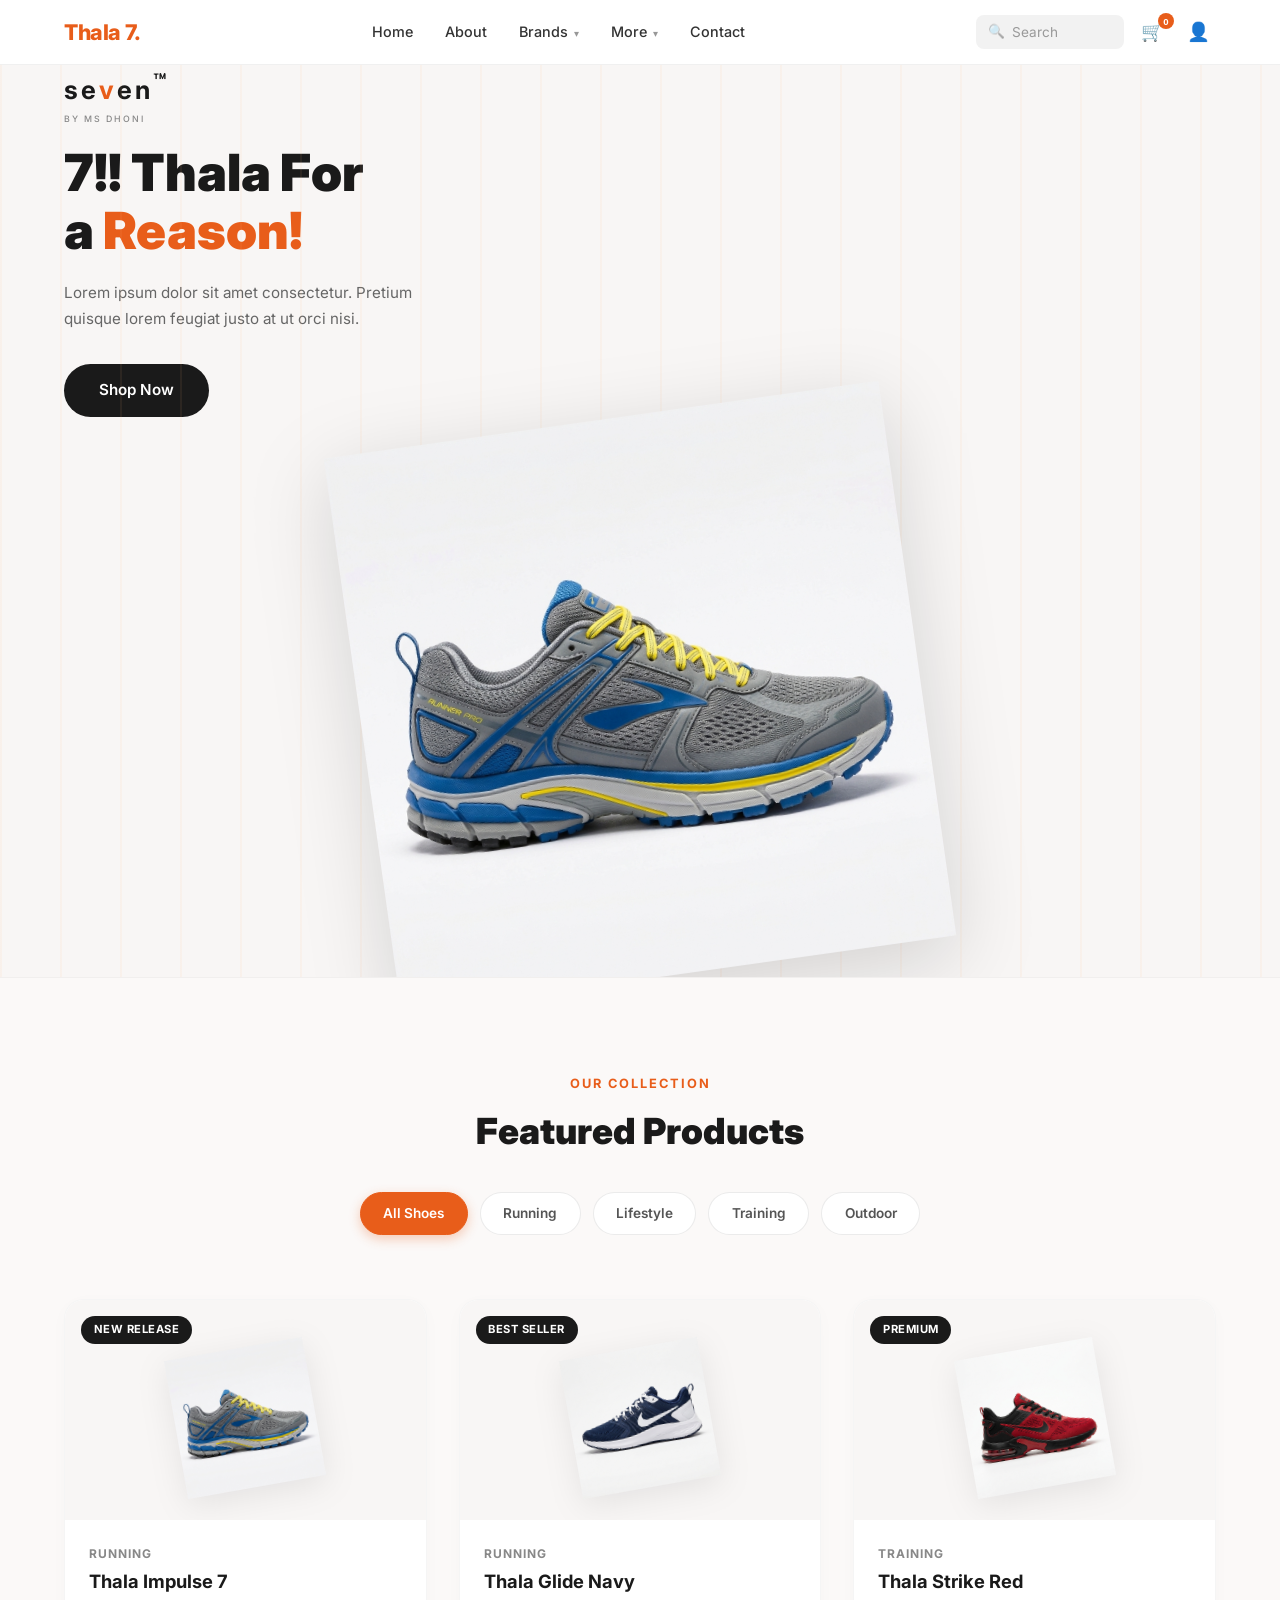
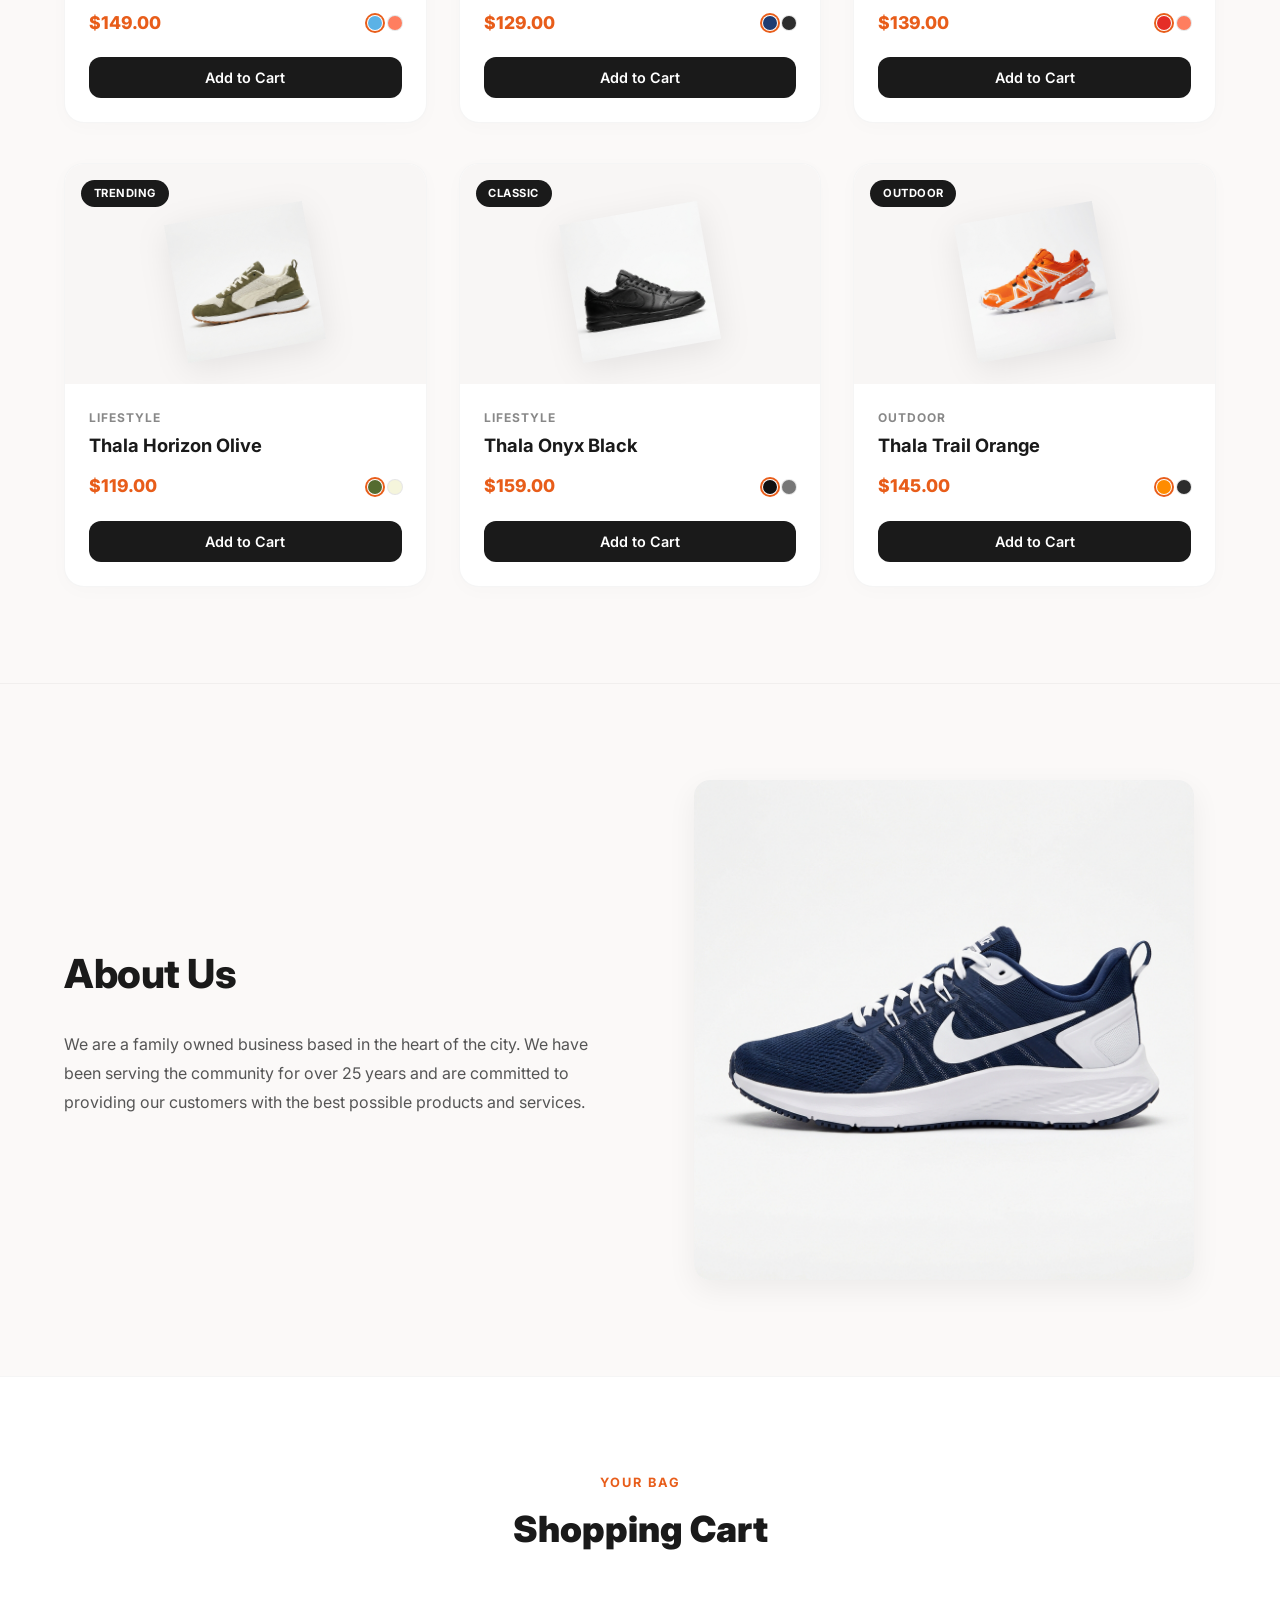
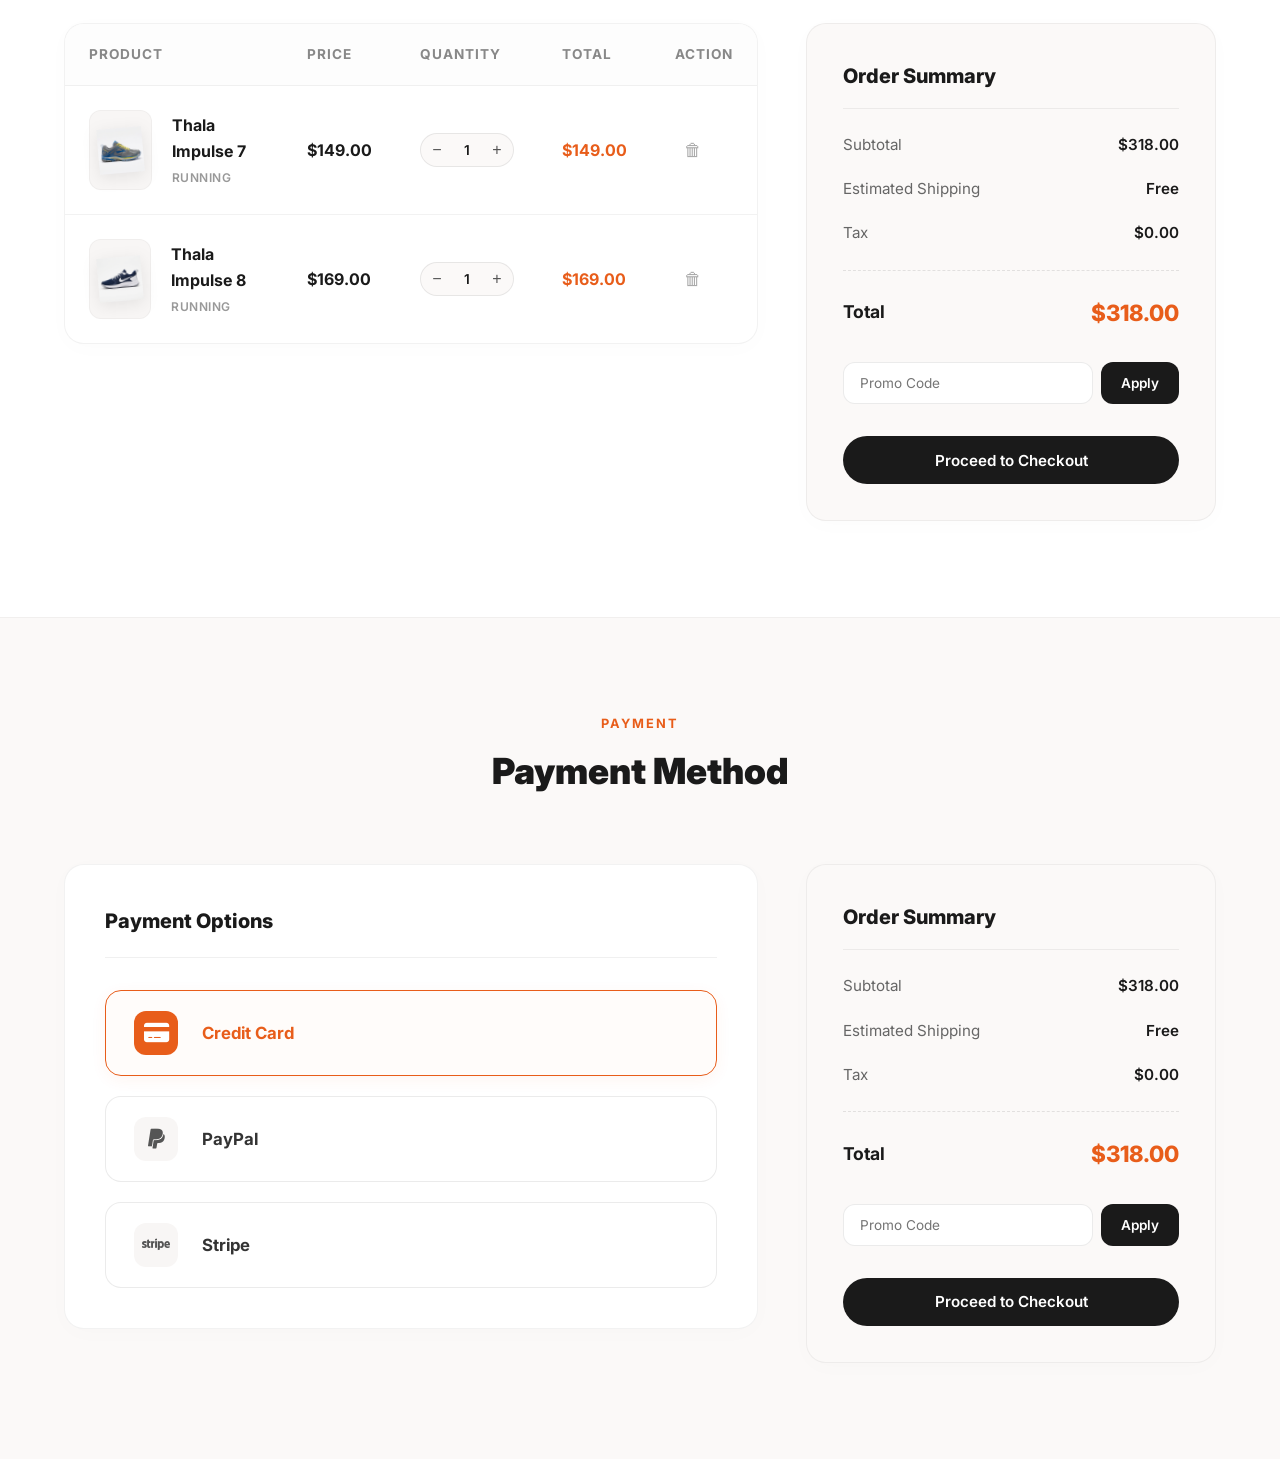
==== index.html @ bf9144db "commit" ====
<!DOCTYPE html>
<html lang="en">

<head>
    <meta charset="UTF-8">
    <meta name="viewport" content="width=device-width, initial-scale=1.0">
    <meta name="description" content="Thala 7. – Premium shoe brand. Thala for a reason.">
    <link rel="stylesheet" href="styles.css">
    <link rel="stylesheet" href="https://cdnjs.cloudflare.com/ajax/libs/font-awesome/6.4.0/css/all.min.css">
    <link rel="preconnect" href="https://fonts.googleapis.com">
    <link rel="preconnect" href="https://fonts.gstatic.com" crossorigin>
    <link href="https://fonts.googleapis.com/css2?family=Inter:wght@400;500;600;700;800;900&display=swap"
        rel="stylesheet">
    <title>Thala 7.</title>
</head>

<body>
    <header class="header">
        <div class="container">
            <nav class="nav">
                <div class="logo">
                    <a href="#">Thala <span class="accent">7</span>.</a>
                </div>

                <ul class="nav-links" id="nav-links">
                    <li><a href="#home">Home</a></li>
                    <li><a href="#About">About</a></li>
                    <li class="has-dropdown">
                        <a href="#brands">Brands <span class="arrow">&#9662;</span></a>
                    </li>
                    <li class="has-dropdown">
                        <a href="#more">More <span class="arrow">&#9662;</span></a>
                    </li>
                    <li><a href="#contact">Contact</a></li>
                </ul>

                <div class="nav-actions">
                    <div class="search-box" id="search-box">
                        <span class="search-icon">&#128269;</span>
                        <input type="text" placeholder="Search" aria-label="Search products">
                    </div>
                    <button class="icon-btn cart-btn" id="cart-btn" aria-label="Cart">
                       <a href="#cart"></a> &#128722; <span class="badge">0</span>
                    </button>
                    <button class="icon-btn profile-btn" id="profile-btn" aria-label="Profile">
                        &#128100;
                    </button>
                </div>
            </nav>
        </div>
    </header>

    <main>
        <section class="Home" id="home">
            <div class="hero-stripe-bg"></div>
            <div class="container hero-grid">
                <div class="hero-content">
                    <p class="brand-label">se<span class="brand-seven">v</span>en<sup>™</sup>
                        <small class="brand-sub">BY MS DHONI</small>
                    </p>
                    <h1>7!! Thala For<br>a <span class="accent">Reason!</span></h1>
                    <p class="hero-desc">Lorem ipsum dolor sit amet consectetur. Pretium quisque lorem feugiat justo at
                        ut orci nisi.</p>
                    <div class="hero-actions">
                        <a href="#shop-section" class="btn btn-primary" id="shop-now-btn">Shop Now</a>
                    </div>
                </div>
                <div class="hero-image">
                    <img src="hero-shoe.png" alt="Seven brand athletic shoe" id="hero-shoe-img">
                </div>
            </div>
        </section>

        <section class="shop-section" id="shop-section">
            <!-- Pure CSS Filter States (Radio Buttons) -->
            <input type="radio" id="filter-all" name="shoe-filter" class="filter-radio" checked>
            <input type="radio" id="filter-running" name="shoe-filter" class="filter-radio">
            <input type="radio" id="filter-lifestyle" name="shoe-filter" class="filter-radio">
            <input type="radio" id="filter-training" name="shoe-filter" class="filter-radio">
            <input type="radio" id="filter-outdoor" name="shoe-filter" class="filter-radio">

            <div class="container">
                <div class="shop-header">
                    <span class="shop-subtitle">OUR COLLECTION</span>
                    <h2 class="shop-title">Featured Products</h2>
                    <div class="filter-bar">
                        <label for="filter-all" class="filter-btn btn-all">All Shoes</label>
                        <label for="filter-running" class="filter-btn btn-running">Running</label>
                        <label for="filter-lifestyle" class="filter-btn btn-lifestyle">Lifestyle</label>
                        <label for="filter-training" class="filter-btn btn-training">Training</label>
                        <label for="filter-outdoor" class="filter-btn btn-outdoor">Outdoor</label>
                    </div>
                </div>

                <div class="products-grid">

                    <div class="product-card running">
                        <div class="product-badge">New Release</div>
                        <div class="product-image-container">
                            <img src="hero-shoe.png" alt="Thala Impulse 7" class="product-img">
                        </div>
                        <div class="product-info">
                            <span class="product-cat">Running</span>
                            <h3 class="product-name">Thala Impulse 7</h3>
                            <div class="product-meta">
                                <span class="product-price">$149.00</span>
                                <div class="color-options">
                                    <span class="color-dot active" style="background-color: #5bb2e6;"
                                        title="Blue/Gray"></span>
                                    <span class="color-dot" style="background-color: #ff7e5f;" title="Orange"></span>
                                </div>
                            </div>
                            <button class="add-to-cart-btn">Add to Cart</button>
                        </div>
                    </div>


                    <div class="product-card running">
                        <div class="product-badge">Best Seller</div>
                        <div class="product-image-container">
                            <img src="shoe-1.png" alt="Thala Glide Navy" class="product-img">
                        </div>
                        <div class="product-info">
                            <span class="product-cat">Running</span>
                            <h3 class="product-name">Thala Glide Navy</h3>
                            <div class="product-meta">
                                <span class="product-price">$129.00</span>
                                <div class="color-options">
                                    <span class="color-dot active" style="background-color: #1e3c72;"
                                        title="Navy"></span>
                                    <span class="color-dot" style="background-color: #2d2d2d;" title="Black"></span>
                                </div>
                            </div>
                            <button class="add-to-cart-btn">Add to Cart</button>
                        </div>
                    </div>

                    <!-- Product 3 (shoe-2) -->
                    <div class="product-card training">
                        <div class="product-badge">Premium</div>
                        <div class="product-image-container">
                            <img src="shoe-2.png" alt="Thala Strike Red" class="product-img">
                        </div>
                        <div class="product-info">
                            <span class="product-cat">Training</span>
                            <h3 class="product-name">Thala Strike Red</h3>
                            <div class="product-meta">
                                <span class="product-price">$139.00</span>
                                <div class="color-options">
                                    <span class="color-dot active" style="background-color: #e52d27;"
                                        title="Red"></span>
                                    <span class="color-dot" style="background-color: #ff7e5f;" title="Orange"></span>
                                </div>
                            </div>
                            <button class="add-to-cart-btn">Add to Cart</button>
                        </div>
                    </div>

                    <!-- Product 4 (shoe-3) -->
                    <div class="product-card lifestyle">
                        <div class="product-badge">Trending</div>
                        <div class="product-image-container">
                            <img src="shoe-3.png" alt="Thala Horizon Olive" class="product-img">
                        </div>
                        <div class="product-info">
                            <span class="product-cat">Lifestyle</span>
                            <h3 class="product-name">Thala Horizon Olive</h3>
                            <div class="product-meta">
                                <span class="product-price">$119.00</span>
                                <div class="color-options">
                                    <span class="color-dot active" style="background-color: #556b2f;"
                                        title="Olive"></span>
                                    <span class="color-dot" style="background-color: #f5f5dc;" title="Beige"></span>
                                </div>
                            </div>
                            <button class="add-to-cart-btn">Add to Cart</button>
                        </div>
                    </div>

                    <!-- Product 5 (shoe-4) -->
                    <div class="product-card lifestyle">
                        <div class="product-badge">Classic</div>
                        <div class="product-image-container">
                            <img src="shoe-4.png" alt="Thala Onyx Black" class="product-img">
                        </div>
                        <div class="product-info">
                            <span class="product-cat">Lifestyle</span>
                            <h3 class="product-name">Thala Onyx Black</h3>
                            <div class="product-meta">
                                <span class="product-price">$159.00</span>
                                <div class="color-options">
                                    <span class="color-dot active" style="background-color: #111111;"
                                        title="Onyx"></span>
                                    <span class="color-dot" style="background-color: #777777;" title="Gray"></span>
                                </div>
                            </div>
                            <button class="add-to-cart-btn">Add to Cart</button>
                        </div>
                    </div>

                    <!-- Product 6 (shoe-5) -->
                    <div class="product-card outdoor">
                        <div class="product-badge">Outdoor</div>
                        <div class="product-image-container">
                            <img src="shoe-5.png" alt="Thala Trail Orange" class="product-img">
                        </div>
                        <div class="product-info">
                            <span class="product-cat">Outdoor</span>
                            <h3 class="product-name">Thala Trail Orange</h3>
                            <div class="product-meta">
                                <span class="product-price">$145.00</span>
                                <div class="color-options">
                                    <span class="color-dot active" style="background-color: #ff8c00;"
                                        title="Orange"></span>
                                    <span class="color-dot" style="background-color: #2d2d2d;" title="Black"></span>
                                </div>
                            </div>
                            <button class="add-to-cart-btn">Add to Cart</button>
                        </div>
                    </div>
                </div>
            </div>
        </section>
        <section class="About">
            <div class="container">
                <div class="about-content">
                    <div class="about-text">
                        <h2>About Us</h2>
                        <p>We are a family owned business based in the heart of the city. We have been serving the
                            community for over 25 years and are committed to providing our customers with the best
                            possible products and services.</p>
                    </div>
                    <div class="about-image">
                        <img src="shoe-1.png" alt="About Us">

                    </div>
                </div>
            </div>
        </section>
        <section id="cart" class="cart-section">
            <div class="container">
                <div class="cart-header">
                    <span class="cart-subtitle">YOUR BAG</span>
                    <h2 class="cart-title">Shopping Cart</h2>
                </div>
                
                <div class="cart-grid">
                    <div class="cart-table-container">
                        <table class="cart-table">
                            <thead>
                                <tr>
                                    <th>Product</th>
                                    <th>Price</th>
                                    <th>Quantity</th>
                                    <th>Total</th>
                                    <th>Action</th>
                                </tr>
                            </thead>
                            <tbody>
                                <tr>
                                    <td>
                                        <div class="cart-product">
                                            <div class="cart-product-img-wrapper">
                                                <img src="hero-shoe.png" alt="Thala Impulse 7" class="cart-product-img">
                                            </div>
                                            <div class="cart-product-details">
                                                <h4 class="cart-product-title">Thala Impulse 7</h4>
                                                <span class="cart-product-cat">Running</span>
                                            </div>
                                        </div>
                                    </td>
                                    <td class="cart-price">$149.00</td>
                                    <td>
                                        <div class="quantity-control">
                                            <button class="qty-btn qty-minus" aria-label="Decrease quantity">&#8722;</button>
                                            <input type="number" class="qty-input" value="1" min="1" aria-label="Quantity">
                                            <button class="qty-btn qty-plus" aria-label="Increase quantity">&#43;</button>
                                        </div>
                                    </td>
                                    <td class="cart-total">$149.00</td>
                                    <td>
                                        <button class="cart-remove-btn" aria-label="Remove item">
                                            &#128465;
                                        </button>
                                    </td>
                                </tr>
                                <tr>
                                    <td>
                                        <div class="cart-product">
                                            <div class="cart-product-img-wrapper">
                                                <img src="shoe-1.png" alt="Thala Impulse 8" class="cart-product-img">
                                            </div>
                                            <div class="cart-product-details">
                                                <h4 class="cart-product-title">Thala Impulse 8</h4>
                                                <span class="cart-product-cat">Running</span>
                                            </div>
                                        </div>
                                    </td>
                                    <td class="cart-price">$169.00</td>
                                    <td>
                                        <div class="quantity-control">
                                            <button class="qty-btn qty-minus" aria-label="Decrease quantity">&#8722;</button>
                                            <input type="number" class="qty-input" value="1" min="1" aria-label="Quantity">
                                            <button class="qty-btn qty-plus" aria-label="Increase quantity">&#43;</button>
                                        </div>
                                    </td>
                                    <td class="cart-total">$169.00</td>
                                    <td>
                                        <button class="cart-remove-btn" aria-label="Remove item">
                                            &#128465;
                                        </button>
                                    </td>
                                </tr>
                            </tbody>
                        </table>
                    </div>
                    
                    <div class="cart-summary">
                        <h3 class="summary-title">Order Summary</h3>
                        <div class="summary-row">
                            <span>Subtotal</span>
                            <span class="summary-subtotal">$318.00</span>
                        </div>
                        <div class="summary-row">
                            <span>Estimated Shipping</span>
                            <span>Free</span>
                        </div>
                        <div class="summary-row">
                            <span>Tax</span>
                            <span>$0.00</span>
                        </div>
                        <div class="summary-row total-row">
                            <span>Total</span>
                            <span class="summary-total">$318.00</span>
                        </div>
                        
                        <div class="coupon-section">
                            <input type="text" placeholder="Promo Code" class="coupon-input">
                            <button class="coupon-btn">Apply</button>
                        </div>
                        
                        <button class="btn btn-primary checkout-btn">Proceed to Checkout</button>
                    </div>
                </div>
            </div>
        </section>
        <section id="payment" class="payment-section">
            <div class="container">
                <div class="payment-header">
                    <span class="payment-subtitle">PAYMENT</span>
                    <h2 class="payment-title">Payment Method</h2>
                </div>
                
                <div class="payment-grid">
                    <div class="payment-methods">
                        <div class="payment-method">
                            <div class="payment-method-header">
                                <span class="payment-method-title">Payment Options</span>
                            </div>  
                            <div class="payment-method-body">
                                <div class="payment-method-item">
                                    <input type="radio" name="payment-method" id="credit-card" class="payment-method-radio" checked>
                                    <label for="credit-card" class="payment-method-label">
                                        <span class="payment-method-icon">
                                            <i class="fas fa-credit-card"></i>
                                        </span>
                                        <span class="payment-method-name">Credit Card</span>
                                    </label>
                                </div>
                                <div class="payment-method-item">
                                    <input type="radio" name="payment-method" id="paypal" class="payment-method-radio">
                                    <label for="paypal" class="payment-method-label">
                                        <span class="payment-method-icon">
                                            <i class="fab fa-paypal"></i>
                                        </span>
                                        <span class="payment-method-name">PayPal</span>
                                    </label>
                                </div>
                                <div class="payment-method-item">
                                    <input type="radio" name="payment-method" id="stripe" class="payment-method-radio">
                                    <label for="stripe" class="payment-method-label">
                                        <span class="payment-method-icon">
                                            <i class="fab fa-stripe"></i>
                                        </span>
                                        <span class="payment-method-name">Stripe</span>
                                    </label>
                                </div>
                            </div>                          
                        </div>
                    </div>
                    
                    <div class="cart-summary">
                        <h3 class="summary-title">Order Summary</h3>
                        <div class="summary-row">
                            <span>Subtotal</span>
                            <span class="summary-subtotal">$318.00</span>
                        </div>
                        <div class="summary-row">
                            <span>Estimated Shipping</span>
                            <span>Free</span>
                        </div>
                        <div class="summary-row">
                            <span>Tax</span>
                            <span>$0.00</span>
                        </div>
                        <div class="summary-row total-row">
                            <span>Total</span>
                            <span class="summary-total">$318.00</span>
                        </div>
                        
                        <div class="coupon-section">
                            <input type="text" placeholder="Promo Code" class="coupon-input">
                            <button class="coupon-btn">Apply</button>
                        </div>
                        
                        <button class="btn btn-primary checkout-btn">Proceed to Checkout</button>
                    </div>
                </div>
            </div>
        </section>
        
    </main>
</body>

</html>
---- styles.css ----
/* ============================= */
/*  RESET & BASE                 */
/* ============================= */
*,
*::before,
*::after {
    margin: 0;
    padding: 0;
    box-sizing: border-box;
}

html {
    scroll-behavior: smooth;
}

body {
    font-family: 'Inter', Arial, Helvetica, sans-serif;
    font-size: 16px;
    color: #1a1a1a;
    background: #fff;
    line-height: 1.6;
    -webkit-font-smoothing: antialiased;
}

a {
    text-decoration: none;
    color: inherit;
}

ul {
    list-style: none;
}

img {
    max-width: 100%;
    display: block;
}


.container {
    width: 100%;
    max-width: 1200px;
    margin: 0 auto;
    padding: 0 1.5rem;
}


.accent {
    color: #e85d1a;
}



.header {
    position: fixed;
    top: 0;
    left: 0;
    width: 100%;
    z-index: 1000;
    background: rgba(255, 255, 255, 0.92);
    backdrop-filter: blur(12px);
    -webkit-backdrop-filter: blur(12px);
    border-bottom: 1px solid rgba(0, 0, 0, 0.06);
    transition: box-shadow 0.3s ease;
}

.header:hover {
    box-shadow: 0 2px 20px rgba(0, 0, 0, 0.06);
}


.nav {
    display: flex;
    align-items: center;
    justify-content: space-between;
    height: 64px;
    gap: 2rem;
}


.logo a {
    font-size: 1.35rem;
    font-weight: 800;
    letter-spacing: -0.5px;
    color: #e85d1a;
    transition: opacity 0.2s;
}

.logo a:hover {
    opacity: 0.8;
}

.logo .accent {
    color: #e85d1a;
}

.nav-links {
    display: flex;
    align-items: center;
    gap: 2rem;
}

.nav-links li a {
    font-size: 0.9rem;
    font-weight: 500;
    color: #333;
    padding: 0.4rem 0;
    position: relative;
    transition: color 0.2s;
}

.nav-links li a::after {
    content: '';
    position: absolute;
    bottom: -2px;
    left: 0;
    width: 0;
    height: 2px;
    background: #e85d1a;
    transition: width 0.3s ease;
}

.nav-links li a:hover {
    color: #e85d1a;
}

.nav-links li a:hover::after {
    width: 100%;
}

.arrow {
    font-size: 0.65rem;
    margin-left: 2px;
    opacity: 0.5;
}


.nav-actions {
    display: flex;
    align-items: center;
    gap: 0.75rem;
}

.search-box {
    display: flex;
    align-items: center;
    background: #f2f2f2;
    border-radius: 8px;
    padding: 0.4rem 0.75rem;
    gap: 0.4rem;
    transition: background 0.2s, box-shadow 0.2s;
}

.search-box:focus-within {
    background: #fff;
    box-shadow: 0 0 0 2px #e85d1a40;
}

.search-icon {
    font-size: 0.85rem;
    opacity: 0.5;
}

.search-box input {
    border: none;
    outline: none;
    background: transparent;
    font-family: inherit;
    font-size: 0.85rem;
    width: 100px;
    color: #333;
}

.search-box input::placeholder {
    color: #999;
}

.icon-btn {
    background: none;
    border: none;
    font-size: 1.15rem;
    cursor: pointer;
    padding: 0.35rem;
    border-radius: 50%;
    transition: background 0.2s;
    position: relative;
    color: #333;
}

.icon-btn:hover {
    background: #f2f2f2;
}

.badge {
    position: absolute;
    top: -2px;
    right: -4px;
    background: #e85d1a;
    color: #fff;
    font-size: 0.6rem;
    font-weight: 700;
    width: 16px;
    height: 16px;
    border-radius: 50%;
    display: flex;
    align-items: center;
    justify-content: center;
}


.Home {
    margin-top: 64px;
    position: relative;
    min-height: calc(100vh - 64px);
    overflow: hidden;
    background: #f8f6f5;
    display: flex;
    align-items: center;
}


.hero-stripe-bg {
    position: absolute;
    inset: 0;
    background: repeating-linear-gradient(90deg,
            rgba(255, 180, 120, 0.08) 0px,
            rgba(255, 180, 120, 0.08) 2px,
            transparent 2px,
            transparent 60px);
    pointer-events: none;
    z-index: 0;
}

/ .hero-grid {
    display: grid;
    grid-template-columns: 1fr 1fr;
    align-items: center;
    gap: 2rem;
    position: relative;
    z-index: 1;
    padding: 4rem 1.5rem;
}


.hero-content {
    max-width: 520px;
}

.brand-label {
    font-size: 1.6rem;
    font-weight: 700;
    letter-spacing: 3px;
    color: #1a1a1a;
    margin-bottom: 1rem;
    text-transform: lowercase;
}

.brand-seven {
    color: #e85d1a;
}

.brand-sub {
    display: block;
    font-size: 0.55rem;
    font-weight: 500;
    letter-spacing: 2px;
    text-transform: uppercase;
    color: #888;
    margin-top: 2px;
}

.hero-content h1 {
    font-size: 3.2rem;
    font-weight: 900;
    line-height: 1.15;
    color: #1a1a1a;
    margin-bottom: 1.25rem;
}

.hero-desc {
    font-size: 0.95rem;
    color: #666;
    line-height: 1.7;
    max-width: 380px;
    margin-bottom: 2rem;
}


.hero-actions {
    display: flex;
    align-items: center;
    gap: 1rem;
}

.btn {
    display: inline-flex;
    align-items: center;
    justify-content: center;
    padding: 0.9rem 2.2rem;
    font-family: inherit;
    font-size: 0.95rem;
    font-weight: 600;
    border: none;
    border-radius: 50px;
    cursor: pointer;
    text-decoration: none;
    transition: transform 0.2s, box-shadow 0.25s;
}

.btn-primary {
    background: #1a1a1a;
    color: #fff;
}

.btn-primary:hover {
    transform: translateY(-2px);
    box-shadow: 0 8px 24px rgba(0, 0, 0, 0.25);
}

.btn-primary:active {
    transform: translateY(0);
}


.hero-image {
    display: flex;
    align-items: center;
    justify-content: center;
    position: relative;
}

.hero-image img {
    width: 100%;
    max-width: 560px;
    transform: rotate(-8deg);
    filter: drop-shadow(0 20px 40px rgba(0, 0, 0, 0.15));
    transition: transform 0.4s ease;
}

.hero-image img:hover {
    transform: rotate(-4deg) scale(1.03);
}


@media (max-width: 900px) {
    .hero-grid {
        grid-template-columns: 1fr;
        text-align: center;
        padding: 3rem 1.5rem;
    }

    .hero-content {
        max-width: 100%;
        margin: 0 auto;
    }

    .hero-content h1 {
        font-size: 2.4rem;
    }

    .hero-desc {
        margin: 0 auto 2rem;
    }

    .hero-actions {
        justify-content: center;
    }

    .hero-image {
        order: -1;
    }

    .hero-image img {
        max-width: 380px;
    }

    .nav-links {
        display: none;
    }

    .search-box input {
        width: 70px;
    }
}

@media (max-width: 480px) {
    .hero-content h1 {
        font-size: 1.8rem;
    }

    .hero-image img {
        max-width: 280px;
    }

    .nav-actions {
        gap: 0.4rem;
    }
}


.shop-section {
    padding: 6rem 0;
    background: #fbf9f8;
    border-top: 1px solid rgba(0, 0, 0, 0.04);
}


.filter-radio {
    display: none;
}

.shop-header {
    text-align: center;
    margin-bottom: 4rem;
}

.shop-subtitle {
    font-size: 0.8rem;
    font-weight: 700;
    letter-spacing: 2px;
    color: #e85d1a;
    display: block;
    margin-bottom: 0.5rem;
}

.shop-title {
    font-size: 2.25rem;
    font-weight: 900;
    color: #1a1a1a;
    margin-bottom: 2rem;
}


.filter-bar {
    display: flex;
    justify-content: center;
    flex-wrap: wrap;
    gap: 0.75rem;
}

.filter-btn {
    background: #fff;
    border: 1px solid rgba(0, 0, 0, 0.08);
    color: #555;
    padding: 0.6rem 1.4rem;
    font-size: 0.85rem;
    font-weight: 600;
    border-radius: 30px;
    cursor: pointer;
    transition: all 0.25s cubic-bezier(0.4, 0, 0.2, 1);
    user-select: none;
}

.filter-btn:hover {
    border-color: #e85d1a;
    color: #e85d1a;
}


#filter-all:checked~.container .shop-header .filter-bar .btn-all,
#filter-running:checked~.container .shop-header .filter-bar .btn-running,
#filter-lifestyle:checked~.container .shop-header .filter-bar .btn-lifestyle,
#filter-training:checked~.container .shop-header .filter-bar .btn-training,
#filter-outdoor:checked~.container .shop-header .filter-bar .btn-outdoor {
    background: #e85d1a;
    border-color: #e85d1a;
    color: #fff;
    box-shadow: 0 4px 12px rgba(232, 93, 26, 0.3);
}


#filter-running:checked~.container .products-grid .product-card:not(.running),
#filter-lifestyle:checked~.container .products-grid .product-card:not(.lifestyle),
#filter-training:checked~.container .products-grid .product-card:not(.training),
#filter-outdoor:checked~.container .products-grid .product-card:not(.outdoor) {
    display: none;
}


.products-grid {
    display: grid;
    grid-template-columns: repeat(3, 1fr);
    gap: 2.5rem 2rem;
}


.product-card {
    background: #fff;
    border-radius: 20px;
    overflow: hidden;
    display: flex;
    flex-direction: column;
    position: relative;
    border: 1px solid rgba(0, 0, 0, 0.04);
    box-shadow: 0 4px 20px rgba(0, 0, 0, 0.02);
    transition: transform 0.4s cubic-bezier(0.4, 0, 0.2, 1), box-shadow 0.4s cubic-bezier(0.4, 0, 0.2, 1);
}

.product-card:hover {
    transform: translateY(-8px);
    box-shadow: 0 16px 36px rgba(0, 0, 0, 0.08);
}

.product-badge {
    position: absolute;
    top: 1rem;
    left: 1rem;
    background: #1a1a1a;
    color: #fff;
    font-size: 0.7rem;
    font-weight: 700;
    padding: 0.3rem 0.8rem;
    border-radius: 30px;
    text-transform: uppercase;
    letter-spacing: 0.5px;
    z-index: 2;
}


.product-image-container {
    background: #f8f6f5;
    padding: 3rem 2rem 2rem;
    display: flex;
    justify-content: center;
    align-items: center;
    position: relative;
    overflow: hidden;
    min-height: 220px;
}

.product-img {
    max-height: 140px;
    object-fit: contain;
    transform: rotate(-10deg);
    transition: transform 0.4s cubic-bezier(0.4, 0, 0.2, 1);
    filter: drop-shadow(0 8px 16px rgba(0, 0, 0, 0.08));
}

.product-card:hover .product-img {
    transform: rotate(-5deg) scale(1.1);
}

.product-info {
    padding: 1.5rem;
    display: flex;
    flex-direction: column;
    flex-grow: 1;
}

.product-cat {
    font-size: 0.75rem;
    text-transform: uppercase;
    font-weight: 700;
    color: #888;
    letter-spacing: 1px;
    margin-bottom: 0.25rem;
}

.product-name {
    font-size: 1.15rem;
    font-weight: 700;
    color: #1a1a1a;
    margin-bottom: 0.75rem;
}

.product-meta {
    display: flex;
    justify-content: space-between;
    align-items: center;
    margin-bottom: 1.25rem;
}

.product-price {
    font-size: 1.1rem;
    font-weight: 800;
    color: #e85d1a;
}


.color-options {
    display: flex;
    gap: 0.35rem;
}

.color-dot {
    width: 14px;
    height: 14px;
    border-radius: 50%;
    border: 2px solid transparent;
    cursor: pointer;
    box-shadow: 0 0 0 1px rgba(0, 0, 0, 0.1);
    transition: all 0.2s;
}

.color-dot:hover {
    transform: scale(1.15);
}

.color-dot.active {
    box-shadow: 0 0 0 1px #fff, 0 0 0 3px #e85d1a;
}


.add-to-cart-btn {
    background: #1a1a1a;
    color: #fff;
    border: none;
    border-radius: 12px;
    padding: 0.75rem;
    font-family: inherit;
    font-size: 0.9rem;
    font-weight: 600;
    cursor: pointer;
    transition: all 0.2s;
    width: 100%;
}

.add-to-cart-btn:hover {
    background: #e85d1a;
    box-shadow: 0 4px 12px rgba(232, 93, 26, 0.25);
}

.add-to-cart-btn:active {
    transform: scale(0.95);
}


@media (max-width: 992px) {
    .products-grid {
        grid-template-columns: repeat(2, 1fr);
        gap: 1.5rem;
    }
}

@media (max-width: 600px) {
    .products-grid {
        grid-template-columns: 1fr;
    }

    .shop-title {
        font-size: 1.8rem;
    }
}

.About {
    padding: 6rem 0;
    background: #fbf9f8;
    border-top: 1px solid rgba(0, 0, 0, 0.04);
}

.about-content {
    display: flex;
    justify-content: space-between;
    align-items: center;
    gap: 4rem;
    flex-wrap: wrap;
}

.about-text {
    flex: 1;
    min-width: 300px;
}

.about-text h2 {
    font-size: 2.5rem;
    font-weight: 800;
    color: #1a1a1a;
    margin-bottom: 1.5rem;
    letter-spacing: -0.5px;
}

.about-text p {
    font-size: 1rem;
    color: #555;
    line-height: 1.8;
    font-weight: 400;
}

.about-image {
    flex: 1;
    min-width: 300px;
    display: flex;
    justify-content: center;
}

.about-image img {
    width: 100%;
    max-width: 500px;
    border-radius: 16px;
    box-shadow: 0 10px 30px rgba(0, 0, 0, 0.06);
    transition: transform 0.4s cubic-bezier(0.4, 0, 0.2, 1), box-shadow 0.4s cubic-bezier(0.4, 0, 0.2, 1);
}

.about-image img:hover {
    transform: translateY(-8px);
    box-shadow: 0 20px 40px rgba(0, 0, 0, 0.12);
}

@media (max-width: 900px) {
    .about-content {
        flex-direction: column;
        text-align: center;
        gap: 3rem;
    }

    .about-text {
        width: 100%;
    }

    .about-text h2 {
        font-size: 2rem;
        margin-bottom: 1rem;
    }

    .about-image {
        width: 100%;
    }

    .about-image img {
        max-width: 420px;
    }
}

/*CART DESIGN */
.cart-section {
    padding: 6rem 0;
    background: #fff;
    border-top: 1px solid rgba(0, 0, 0, 0.04);
}

.cart-header {
    text-align: center;
    margin-bottom: 4rem;
}

.cart-subtitle {
    font-size: 0.8rem;
    font-weight: 700;
    letter-spacing: 2px;
    color: #e85d1a;
    display: block;
    margin-bottom: 0.5rem;
}

.cart-title {
    font-size: 2.25rem;
    font-weight: 900;
    color: #1a1a1a;
}

.cart-grid {
    display: grid;
    grid-template-columns: 1.8fr 1fr;
    gap: 3rem;
    align-items: start;
}

.cart-table-container {
    background: #fff;
    border-radius: 20px;
    border: 1px solid rgba(0, 0, 0, 0.05);
    box-shadow: 0 4px 24px rgba(0, 0, 0, 0.015);
    overflow-x: auto;
    /* scrollable horizontally on narrow viewports */
}

.cart-table {
    width: 100%;
    border-collapse: collapse;
    text-align: left;
    min-width: 600px;
    /* ensures layout integrity inside scroll wrapper */
}

.cart-table th {
    background: #fdfdfd;
    padding: 1.25rem 1.5rem;
    font-size: 0.85rem;
    font-weight: 700;
    text-transform: uppercase;
    color: #888;
    letter-spacing: 1px;
    border-bottom: 1px solid rgba(0, 0, 0, 0.05);
}

.cart-table td {
    padding: 1.5rem;
    border-bottom: 1px solid rgba(0, 0, 0, 0.05);
    vertical-align: middle;
}

.cart-table tr:last-child td {
    border-bottom: none;
}

/* Product column design */
.cart-product {
    display: flex;
    align-items: center;
    gap: 1.25rem;
}

.cart-product-img-wrapper {
    width: 80px;
    height: 80px;
    background: #f8f6f5;
    border-radius: 12px;
    display: flex;
    align-items: center;
    justify-content: center;
    padding: 0.5rem;
    border: 1px solid rgba(0, 0, 0, 0.03);
    transition: transform 0.3s cubic-bezier(0.4, 0, 0.2, 1);
}

.cart-product-img {
    max-height: 100%;
    max-width: 100%;
    object-fit: contain;
    transform: rotate(-5deg);
    filter: drop-shadow(0 4px 8px rgba(0, 0, 0, 0.08));
    transition: transform 0.3s cubic-bezier(0.4, 0, 0.2, 1);
}

/* Micro-interaction on table row hover */
.cart-table tr:hover .cart-product-img-wrapper {
    transform: translateY(-2px);
    background: #f2efed;
}

.cart-table tr:hover .cart-product-img {
    transform: rotate(-2deg) scale(1.08);
}

.cart-product-details {
    display: flex;
    flex-direction: column;
    gap: 0.25rem;
}

.cart-product-title {
    font-size: 1rem;
    font-weight: 700;
    color: #1a1a1a;
    transition: color 0.2s;
}

.cart-product-title:hover {
    color: #e85d1a;
}

.cart-product-cat {
    font-size: 0.75rem;
    font-weight: 600;
    color: #999;
    text-transform: uppercase;
    letter-spacing: 0.5px;
}

/* Price & Total styles */
.cart-price,
.cart-total {
    font-size: 1rem;
    font-weight: 700;
    color: #1a1a1a;
}

.cart-total {
    color: #e85d1a;
}

/* Quantity controller styling */
.quantity-control {
    display: flex;
    align-items: center;
    border: 1px solid rgba(0, 0, 0, 0.08);
    border-radius: 30px;
    width: fit-content;
    padding: 2px;
    background: #fbf9f8;
    transition: border-color 0.2s;
}

.quantity-control:focus-within {
    border-color: #e85d1a;
}

.qty-btn {
    background: none;
    border: none;
    width: 28px;
    height: 28px;
    display: flex;
    align-items: center;
    justify-content: center;
    cursor: pointer;
    font-size: 1rem;
    color: #555;
    border-radius: 50%;
    transition: all 0.2s;
}

.qty-btn:hover {
    background: #fff;
    color: #e85d1a;
    box-shadow: 0 2px 6px rgba(0, 0, 0, 0.05);
}

.qty-input {
    width: 32px;
    text-align: center;
    border: none;
    background: transparent;
    font-family: inherit;
    font-size: 0.85rem;
    font-weight: 600;
    color: #1a1a1a;
    outline: none;
    -moz-appearance: textfield;
}

.qty-input::-webkit-outer-spin-button,
.qty-input::-webkit-inner-spin-button {
    -webkit-appearance: none;
    margin: 0;
}

/* Delete / Remove action button */
.cart-remove-btn {
    background: none;
    border: none;
    cursor: pointer;
    font-size: 1.1rem;
    color: #aaa;
    width: 36px;
    height: 36px;
    border-radius: 50%;
    display: flex;
    align-items: center;
    justify-content: center;
    transition: all 0.2s;
}

.cart-remove-btn:hover {
    color: #e52d27;
    background: rgba(229, 45, 39, 0.06);
}

/* Summary Panel on the right side */
.cart-summary {
    background: #fbf9f8;
    border-radius: 20px;
    border: 1px solid rgba(0, 0, 0, 0.05);
    padding: 2.25rem;
    box-shadow: 0 4px 24px rgba(0, 0, 0, 0.015);
}

.summary-title {
    font-size: 1.25rem;
    font-weight: 800;
    color: #1a1a1a;
    margin-bottom: 1.5rem;
    border-bottom: 1px solid rgba(0, 0, 0, 0.06);
    padding-bottom: 1rem;
}

.summary-row {
    display: flex;
    justify-content: space-between;
    align-items: center;
    margin-bottom: 1.25rem;
    font-size: 0.95rem;
    color: #666;
}

.summary-row span:last-child {
    font-weight: 600;
    color: #1a1a1a;
}

.summary-row.total-row {
    margin-top: 1.5rem;
    border-top: 1px dashed rgba(0, 0, 0, 0.1);
    padding-top: 1.5rem;
    margin-bottom: 2rem;
}

.summary-row.total-row span:first-child {
    font-size: 1.1rem;
    font-weight: 700;
    color: #1a1a1a;
}

.summary-row.total-row .summary-total {
    font-size: 1.4rem;
    font-weight: 800;
    color: #e85d1a;
}

/* Coupon Section */
.coupon-section {
    display: flex;
    gap: 0.5rem;
    margin-bottom: 1.5rem;
}

.coupon-input {
    flex-grow: 1;
    border: 1px solid rgba(0, 0, 0, 0.08);
    border-radius: 12px;
    padding: 0.75rem 1rem;
    font-family: inherit;
    font-size: 0.85rem;
    background: #fff;
    outline: none;
    transition: border-color 0.2s, box-shadow 0.2s;
}

.coupon-input:focus {
    border-color: #e85d1a;
    box-shadow: 0 0 0 3px rgba(232, 93, 26, 0.12);
}

.coupon-btn {
    background: #1a1a1a;
    color: #fff;
    border: none;
    border-radius: 12px;
    padding: 0.75rem 1.25rem;
    font-family: inherit;
    font-size: 0.85rem;
    font-weight: 600;
    cursor: pointer;
    transition: all 0.2s;
}

.coupon-btn:hover {
    background: #e85d1a;
    box-shadow: 0 4px 12px rgba(232, 93, 26, 0.25);
}

.checkout-btn {
    width: 100%;
    margin-top: 0.5rem;
}

/* Responsive Cart styling */
@media (max-width: 900px) {
    .cart-grid {
        grid-template-columns: 1fr;
        gap: 2rem;
    }
}

/* ============================= */
/*  PAYMENT SECTION              */
/* ============================= */
.payment-section {
    padding: 6rem 0;
    background: #fbf9f8; /* alternate background shade */
    border-top: 1px solid rgba(0, 0, 0, 0.04);
}

.payment-header {
    text-align: center;
    margin-bottom: 4rem;
}

.payment-subtitle {
    font-size: 0.8rem;
    font-weight: 700;
    letter-spacing: 2px;
    color: #e85d1a;
    display: block;
    margin-bottom: 0.5rem;
    text-transform: uppercase;
}

.payment-title {
    font-size: 2.25rem;
    font-weight: 900;
    color: #1a1a1a;
}

.payment-grid {
    display: grid;
    grid-template-columns: 1.8fr 1fr;
    gap: 3rem;
    align-items: start;
}

.payment-methods {
    background: #fff;
    border-radius: 20px;
    border: 1px solid rgba(0, 0, 0, 0.05);
    padding: 2.5rem;
    box-shadow: 0 4px 24px rgba(0, 0, 0, 0.015);
}

.payment-method-header {
    margin-bottom: 2rem;
    border-bottom: 1px solid rgba(0, 0, 0, 0.06);
    padding-bottom: 1.25rem;
}

.payment-method-title {
    font-size: 1.25rem;
    font-weight: 800;
    color: #1a1a1a;
}

.payment-method-body {
    display: flex;
    flex-direction: column;
    gap: 1.25rem;
}

.payment-method-item {
    position: relative;
}

/* Hide native radio, keep keyboard accessible */
.payment-method-radio {
    position: absolute;
    opacity: 0;
    width: 0;
    height: 0;
}

/* Premium Card selection style */
.payment-method-label {
    display: flex;
    align-items: center;
    gap: 1.5rem;
    padding: 1.25rem 1.75rem;
    background: #fff;
    border: 1px solid rgba(0, 0, 0, 0.08);
    border-radius: 16px;
    cursor: pointer;
    transition: all 0.25s cubic-bezier(0.4, 0, 0.2, 1);
    user-select: none;
}

.payment-method-label:hover {
    border-color: rgba(232, 93, 26, 0.4);
    background: #fdfdfd;
}

.payment-method-icon {
    font-size: 1.4rem;
    color: #555;
    display: flex;
    align-items: center;
    justify-content: center;
    width: 44px;
    height: 44px;
    background: #f8f6f5;
    border-radius: 12px;
    transition: all 0.25s cubic-bezier(0.4, 0, 0.2, 1);
}

.payment-method-name {
    font-size: 1.05rem;
    font-weight: 700;
    color: #333;
    transition: all 0.25s ease;
}

/* Radio button active / checked styling card states */
.payment-method-radio:checked + .payment-method-label {
    border-color: #e85d1a;
    background: rgba(232, 93, 26, 0.02);
    box-shadow: 0 4px 16px rgba(232, 93, 26, 0.06);
}

.payment-method-radio:checked + .payment-method-label .payment-method-icon {
    background: #e85d1a;
    color: #fff;
}

.payment-method-radio:checked + .payment-method-label .payment-method-name {
    color: #e85d1a;
}

/* Focus indicator for keyboard accessibility */
.payment-method-radio:focus-visible + .payment-method-label {
    outline: 2px solid #e85d1a;
    outline-offset: 2px;
}

/* Responsive adjustments */
@media (max-width: 900px) {
    .payment-grid {
        grid-template-columns: 1fr;
        gap: 2rem;
    }
}
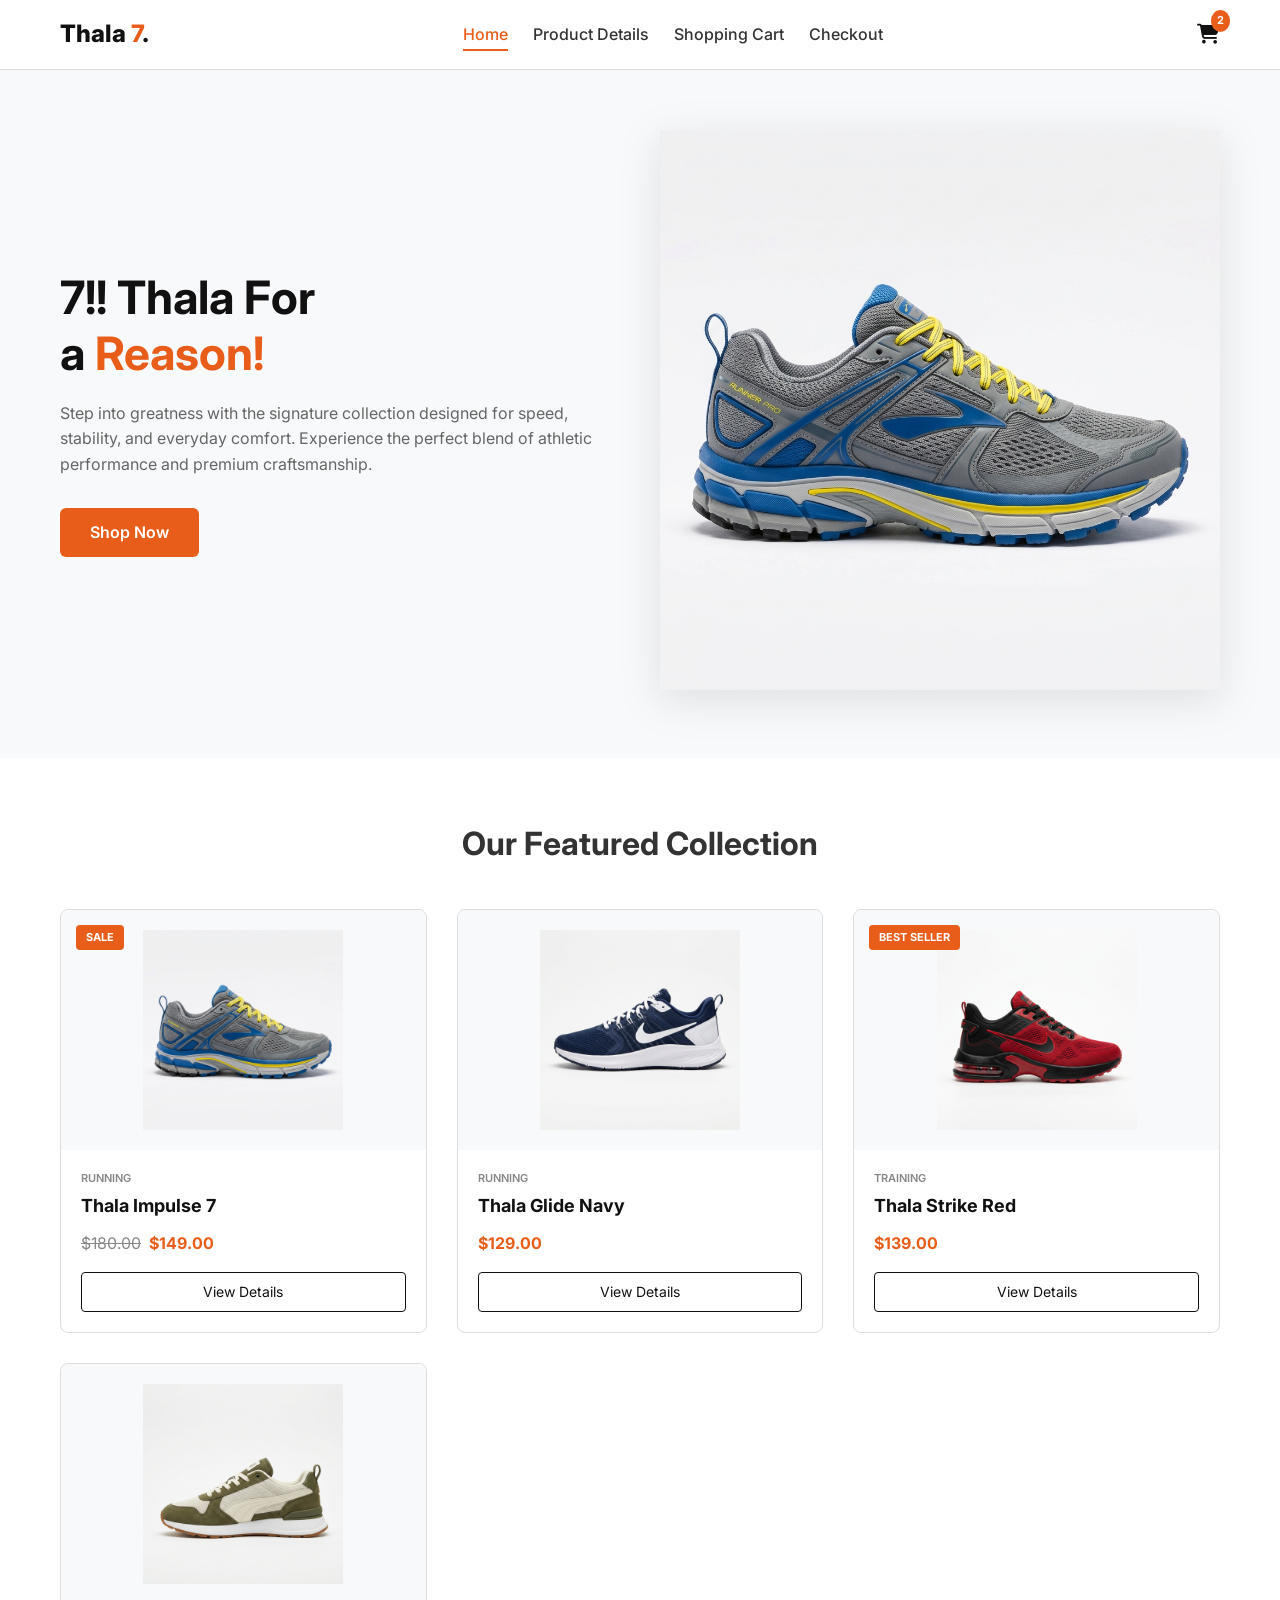
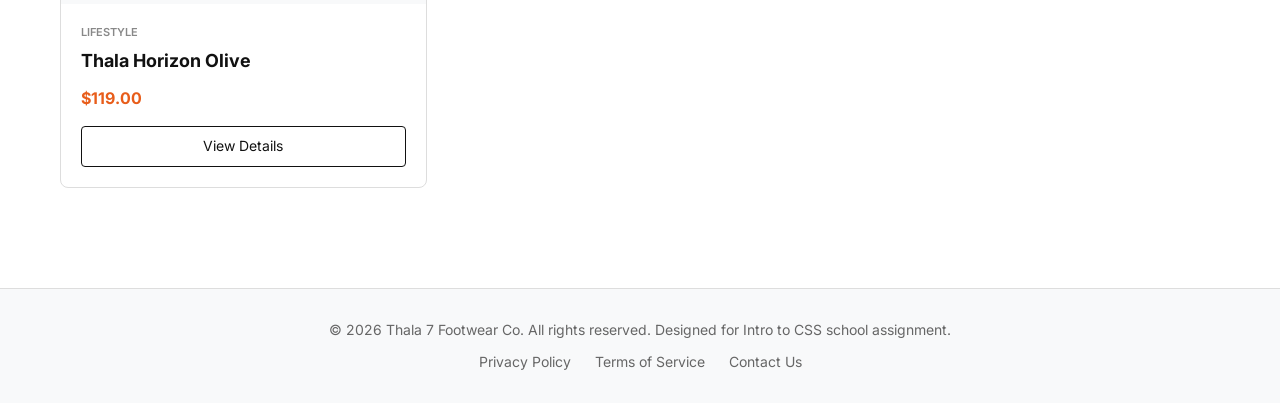
==== commit d78be861: "commit" ====
--- a/index.html
+++ b/index.html
@@ -1,425 +1,148 @@
 <!DOCTYPE html>
 <html lang="en">
-
 <head>
     <meta charset="UTF-8">
     <meta name="viewport" content="width=device-width, initial-scale=1.0">
-    <meta name="description" content="Thala 7. – Premium shoe brand. Thala for a reason.">
+    <title>Thala 7 - Premium Footwear</title>
+    <!-- Include Google Fonts for standard typography styling -->
+    <link href="https://fonts.googleapis.com/css2?family=Inter:wght@400;500;600;700;800&display=swap" rel="stylesheet">
+    <!-- Font Awesome icons for the shopping cart and checkout UI pages -->
+    <link rel="stylesheet" href="https://cdnjs.cloudflare.com/ajax/libs/font-awesome/6.4.0/css/all.min.css">
+    <!-- Linking our main custom CSS stylesheet file -->
     <link rel="stylesheet" href="styles.css">
-    <link rel="stylesheet" href="https://cdnjs.cloudflare.com/ajax/libs/font-awesome/6.4.0/css/all.min.css">
-    <link rel="preconnect" href="https://fonts.googleapis.com">
-    <link rel="preconnect" href="https://fonts.gstatic.com" crossorigin>
-    <link href="https://fonts.googleapis.com/css2?family=Inter:wght@400;500;600;700;800;900&display=swap"
-        rel="stylesheet">
-    <title>Thala 7.</title>
 </head>
+<body>
 
-<body>
-    <header class="header">
-        <div class="container">
-            <nav class="nav">
-                <div class="logo">
-                    <a href="#">Thala <span class="accent">7</span>.</a>
-                </div>
+    <!-- HEADER: Fixed navigation bar. Aligning items horizontally with Flexbox -->
+    <header>
+        <div class="container nav-container">
+            <div class="logo">
+                <a href="index.html">Thala <span class="accent">7</span>.</a>
+            </div>
+            
+            <!-- Standard multi-page navigation links -->
+            <nav>
+                <ul class="nav-links">
+                    <li><a href="index.html" class="active">Home</a></li>
+                    <li><a href="product.html">Product Details</a></li>
+                    <li><a href="cart.html">Shopping Cart</a></li>
+                    <li><a href="payment.html">Checkout</a></li>
+                </ul>
+            </nav>
 
-                <ul class="nav-links" id="nav-links">
-                    <li><a href="#home">Home</a></li>
-                    <li><a href="#About">About</a></li>
-                    <li class="has-dropdown">
-                        <a href="#brands">Brands <span class="arrow">&#9662;</span></a>
-                    </li>
-                    <li class="has-dropdown">
-                        <a href="#more">More <span class="arrow">&#9662;</span></a>
-                    </li>
-                    <li><a href="#contact">Contact</a></li>
-                </ul>
-
-                <div class="nav-actions">
-                    <div class="search-box" id="search-box">
-                        <span class="search-icon">&#128269;</span>
-                        <input type="text" placeholder="Search" aria-label="Search products">
-                    </div>
-                    <button class="icon-btn cart-btn" id="cart-btn" aria-label="Cart">
-                       <a href="#cart"></a> &#128722; <span class="badge">0</span>
-                    </button>
-                    <button class="icon-btn profile-btn" id="profile-btn" aria-label="Profile">
-                        &#128100;
-                    </button>
-                </div>
-            </nav>
+            <!-- Navigation Actions: Cart badge linking to cart.html -->
+            <div class="nav-actions">
+                <a href="cart.html" class="cart-icon-btn">
+                    <i class="fas fa-shopping-cart"></i>
+                    <span class="badge" id="cart-badge">2</span>
+                </a>
+            </div>
         </div>
     </header>
 
+    <!-- MAIN BODY CONTENT -->
     <main>
-        <section class="Home" id="home">
-            <div class="hero-stripe-bg"></div>
+        
+        <!-- HERO SECTION: Highlighting signature footwear brand with large image -->
+        <!-- Layout uses a horizontal Flexbox grid splitting the text and image sections -->
+        <section class="hero-section">
             <div class="container hero-grid">
-                <div class="hero-content">
-                    <p class="brand-label">se<span class="brand-seven">v</span>en<sup>™</sup>
-                        <small class="brand-sub">BY MS DHONI</small>
+                <div class="hero-text-content">
+                    <h1>7!! Thala For <br>a <span class="accent">Reason!</span></h1>
+                    <p>
+                        Step into greatness with the signature collection designed for speed, stability, and everyday comfort. Experience the perfect blend of athletic performance and premium craftsmanship.
                     </p>
-                    <h1>7!! Thala For<br>a <span class="accent">Reason!</span></h1>
-                    <p class="hero-desc">Lorem ipsum dolor sit amet consectetur. Pretium quisque lorem feugiat justo at
-                        ut orci nisi.</p>
-                    <div class="hero-actions">
-                        <a href="#shop-section" class="btn btn-primary" id="shop-now-btn">Shop Now</a>
-                    </div>
+                    <!-- "Shop Now" hero CTA pointing directly to the product display page (Requirement 3) -->
+                    <a href="product.html" class="btn btn-primary">Shop Now</a>
                 </div>
-                <div class="hero-image">
-                    <img src="hero-shoe.png" alt="Seven brand athletic shoe" id="hero-shoe-img">
+                
+                <div class="hero-image-wrapper">
+                    <!-- Main hero showcase image -->
+                    <img src="hero-shoe.png" alt="Featured Thala Impulse 7 Shoe">
                 </div>
             </div>
         </section>
 
-        <section class="shop-section" id="shop-section">
-            <!-- Pure CSS Filter States (Radio Buttons) -->
-            <input type="radio" id="filter-all" name="shoe-filter" class="filter-radio" checked>
-            <input type="radio" id="filter-running" name="shoe-filter" class="filter-radio">
-            <input type="radio" id="filter-lifestyle" name="shoe-filter" class="filter-radio">
-            <input type="radio" id="filter-training" name="shoe-filter" class="filter-radio">
-            <input type="radio" id="filter-outdoor" name="shoe-filter" class="filter-radio">
-
+        <!-- FEATURED PRODUCTS SECTION: Displayed in a responsive CSS grid layout -->
+        <section class="featured-section">
             <div class="container">
-                <div class="shop-header">
-                    <span class="shop-subtitle">OUR COLLECTION</span>
-                    <h2 class="shop-title">Featured Products</h2>
-                    <div class="filter-bar">
-                        <label for="filter-all" class="filter-btn btn-all">All Shoes</label>
-                        <label for="filter-running" class="filter-btn btn-running">Running</label>
-                        <label for="filter-lifestyle" class="filter-btn btn-lifestyle">Lifestyle</label>
-                        <label for="filter-training" class="filter-btn btn-training">Training</label>
-                        <label for="filter-outdoor" class="filter-btn btn-outdoor">Outdoor</label>
-                    </div>
-                </div>
-
+                <h2 class="section-title">Our Featured Collection</h2>
+                
                 <div class="products-grid">
-
-                    <div class="product-card running">
-                        <div class="product-badge">New Release</div>
-                        <div class="product-image-container">
-                            <img src="hero-shoe.png" alt="Thala Impulse 7" class="product-img">
+                    
+                    <!-- Product 1: Thala Impulse 7 -->
+                    <div class="product-card">
+                        <span class="product-badge">Sale</span>
+                        <div class="product-img-holder">
+                            <img src="hero-shoe.png" alt="Thala Impulse 7 Shoe">
                         </div>
-                        <div class="product-info">
-                            <span class="product-cat">Running</span>
-                            <h3 class="product-name">Thala Impulse 7</h3>
-                            <div class="product-meta">
-                                <span class="product-price">$149.00</span>
-                                <div class="color-options">
-                                    <span class="color-dot active" style="background-color: #5bb2e6;"
-                                        title="Blue/Gray"></span>
-                                    <span class="color-dot" style="background-color: #ff7e5f;" title="Orange"></span>
-                                </div>
+                        <div class="product-details">
+                            <span class="product-category">Running</span>
+                            <h3 class="product-name"><a href="product.html">Thala Impulse 7</a></h3>
+                            <div class="product-price">
+                                <span class="original-price">$180.00</span>$149.00
                             </div>
-                            <button class="add-to-cart-btn">Add to Cart</button>
+                            <a href="product.html" class="view-details-btn">View Details</a>
                         </div>
                     </div>
 
-
-                    <div class="product-card running">
-                        <div class="product-badge">Best Seller</div>
-                        <div class="product-image-container">
-                            <img src="shoe-1.png" alt="Thala Glide Navy" class="product-img">
+                    <!-- Product 2: Thala Glide Navy -->
+                    <div class="product-card">
+                        <div class="product-img-holder">
+                            <img src="shoe-1.png" alt="Thala Glide Navy Shoe">
                         </div>
-                        <div class="product-info">
-                            <span class="product-cat">Running</span>
-                            <h3 class="product-name">Thala Glide Navy</h3>
-                            <div class="product-meta">
-                                <span class="product-price">$129.00</span>
-                                <div class="color-options">
-                                    <span class="color-dot active" style="background-color: #1e3c72;"
-                                        title="Navy"></span>
-                                    <span class="color-dot" style="background-color: #2d2d2d;" title="Black"></span>
-                                </div>
-                            </div>
-                            <button class="add-to-cart-btn">Add to Cart</button>
+                        <div class="product-details">
+                            <span class="product-category">Running</span>
+                            <h3 class="product-name"><a href="product.html">Thala Glide Navy</a></h3>
+                            <div class="product-price">$129.00</div>
+                            <a href="product.html" class="view-details-btn">View Details</a>
                         </div>
                     </div>
 
-                    <!-- Product 3 (shoe-2) -->
-                    <div class="product-card training">
-                        <div class="product-badge">Premium</div>
-                        <div class="product-image-container">
-                            <img src="shoe-2.png" alt="Thala Strike Red" class="product-img">
+                    <!-- Product 3: Thala Strike Red -->
+                    <div class="product-card">
+                        <span class="product-badge">Best Seller</span>
+                        <div class="product-img-holder">
+                            <img src="shoe-2.png" alt="Thala Strike Red Shoe">
                         </div>
-                        <div class="product-info">
-                            <span class="product-cat">Training</span>
-                            <h3 class="product-name">Thala Strike Red</h3>
-                            <div class="product-meta">
-                                <span class="product-price">$139.00</span>
-                                <div class="color-options">
-                                    <span class="color-dot active" style="background-color: #e52d27;"
-                                        title="Red"></span>
-                                    <span class="color-dot" style="background-color: #ff7e5f;" title="Orange"></span>
-                                </div>
-                            </div>
-                            <button class="add-to-cart-btn">Add to Cart</button>
+                        <div class="product-details">
+                            <span class="product-category">Training</span>
+                            <h3 class="product-name"><a href="product.html">Thala Strike Red</a></h3>
+                            <div class="product-price">$139.00</div>
+                            <a href="product.html" class="view-details-btn">View Details</a>
                         </div>
                     </div>
 
-                    <!-- Product 4 (shoe-3) -->
-                    <div class="product-card lifestyle">
-                        <div class="product-badge">Trending</div>
-                        <div class="product-image-container">
-                            <img src="shoe-3.png" alt="Thala Horizon Olive" class="product-img">
+                    <!-- Product 4: Thala Horizon Olive -->
+                    <div class="product-card">
+                        <div class="product-img-holder">
+                            <img src="shoe-3.png" alt="Thala Horizon Olive Shoe">
                         </div>
-                        <div class="product-info">
-                            <span class="product-cat">Lifestyle</span>
-                            <h3 class="product-name">Thala Horizon Olive</h3>
-                            <div class="product-meta">
-                                <span class="product-price">$119.00</span>
-                                <div class="color-options">
-                                    <span class="color-dot active" style="background-color: #556b2f;"
-                                        title="Olive"></span>
-                                    <span class="color-dot" style="background-color: #f5f5dc;" title="Beige"></span>
-                                </div>
-                            </div>
-                            <button class="add-to-cart-btn">Add to Cart</button>
+                        <div class="product-details">
+                            <span class="product-category">Lifestyle</span>
+                            <h3 class="product-name"><a href="product.html">Thala Horizon Olive</a></h3>
+                            <div class="product-price">$119.00</div>
+                            <a href="product.html" class="view-details-btn">View Details</a>
                         </div>
                     </div>
 
-                    <!-- Product 5 (shoe-4) -->
-                    <div class="product-card lifestyle">
-                        <div class="product-badge">Classic</div>
-                        <div class="product-image-container">
-                            <img src="shoe-4.png" alt="Thala Onyx Black" class="product-img">
-                        </div>
-                        <div class="product-info">
-                            <span class="product-cat">Lifestyle</span>
-                            <h3 class="product-name">Thala Onyx Black</h3>
-                            <div class="product-meta">
-                                <span class="product-price">$159.00</span>
-                                <div class="color-options">
-                                    <span class="color-dot active" style="background-color: #111111;"
-                                        title="Onyx"></span>
-                                    <span class="color-dot" style="background-color: #777777;" title="Gray"></span>
-                                </div>
-                            </div>
-                            <button class="add-to-cart-btn">Add to Cart</button>
-                        </div>
-                    </div>
-
-                    <!-- Product 6 (shoe-5) -->
-                    <div class="product-card outdoor">
-                        <div class="product-badge">Outdoor</div>
-                        <div class="product-image-container">
-                            <img src="shoe-5.png" alt="Thala Trail Orange" class="product-img">
-                        </div>
-                        <div class="product-info">
-                            <span class="product-cat">Outdoor</span>
-                            <h3 class="product-name">Thala Trail Orange</h3>
-                            <div class="product-meta">
-                                <span class="product-price">$145.00</span>
-                                <div class="color-options">
-                                    <span class="color-dot active" style="background-color: #ff8c00;"
-                                        title="Orange"></span>
-                                    <span class="color-dot" style="background-color: #2d2d2d;" title="Black"></span>
-                                </div>
-                            </div>
-                            <button class="add-to-cart-btn">Add to Cart</button>
-                        </div>
-                    </div>
                 </div>
             </div>
         </section>
-        <section class="About">
-            <div class="container">
-                <div class="about-content">
-                    <div class="about-text">
-                        <h2>About Us</h2>
-                        <p>We are a family owned business based in the heart of the city. We have been serving the
-                            community for over 25 years and are committed to providing our customers with the best
-                            possible products and services.</p>
-                    </div>
-                    <div class="about-image">
-                        <img src="shoe-1.png" alt="About Us">
 
-                    </div>
-                </div>
+    </main>
+
+    <!-- FOOTER: Standard copyright sections and policy links -->
+    <footer>
+        <div class="container">
+            <p>&copy; 2026 Thala 7 Footwear Co. All rights reserved. Designed for Intro to CSS school assignment.</p>
+            <div class="footer-links">
+                <a href="#">Privacy Policy</a>
+                <a href="#">Terms of Service</a>
+                <a href="#">Contact Us</a>
             </div>
-        </section>
-        <section id="cart" class="cart-section">
-            <div class="container">
-                <div class="cart-header">
-                    <span class="cart-subtitle">YOUR BAG</span>
-                    <h2 class="cart-title">Shopping Cart</h2>
-                </div>
-                
-                <div class="cart-grid">
-                    <div class="cart-table-container">
-                        <table class="cart-table">
-                            <thead>
-                                <tr>
-                                    <th>Product</th>
-                                    <th>Price</th>
-                                    <th>Quantity</th>
-                                    <th>Total</th>
-                                    <th>Action</th>
-                                </tr>
-                            </thead>
-                            <tbody>
-                                <tr>
-                                    <td>
-                                        <div class="cart-product">
-                                            <div class="cart-product-img-wrapper">
-                                                <img src="hero-shoe.png" alt="Thala Impulse 7" class="cart-product-img">
-                                            </div>
-                                            <div class="cart-product-details">
-                                                <h4 class="cart-product-title">Thala Impulse 7</h4>
-                                                <span class="cart-product-cat">Running</span>
-                                            </div>
-                                        </div>
-                                    </td>
-                                    <td class="cart-price">$149.00</td>
-                                    <td>
-                                        <div class="quantity-control">
-                                            <button class="qty-btn qty-minus" aria-label="Decrease quantity">&#8722;</button>
-                                            <input type="number" class="qty-input" value="1" min="1" aria-label="Quantity">
-                                            <button class="qty-btn qty-plus" aria-label="Increase quantity">&#43;</button>
-                                        </div>
-                                    </td>
-                                    <td class="cart-total">$149.00</td>
-                                    <td>
-                                        <button class="cart-remove-btn" aria-label="Remove item">
-                                            &#128465;
-                                        </button>
-                                    </td>
-                                </tr>
-                                <tr>
-                                    <td>
-                                        <div class="cart-product">
-                                            <div class="cart-product-img-wrapper">
-                                                <img src="shoe-1.png" alt="Thala Impulse 8" class="cart-product-img">
-                                            </div>
-                                            <div class="cart-product-details">
-                                                <h4 class="cart-product-title">Thala Impulse 8</h4>
-                                                <span class="cart-product-cat">Running</span>
-                                            </div>
-                                        </div>
-                                    </td>
-                                    <td class="cart-price">$169.00</td>
-                                    <td>
-                                        <div class="quantity-control">
-                                            <button class="qty-btn qty-minus" aria-label="Decrease quantity">&#8722;</button>
-                                            <input type="number" class="qty-input" value="1" min="1" aria-label="Quantity">
-                                            <button class="qty-btn qty-plus" aria-label="Increase quantity">&#43;</button>
-                                        </div>
-                                    </td>
-                                    <td class="cart-total">$169.00</td>
-                                    <td>
-                                        <button class="cart-remove-btn" aria-label="Remove item">
-                                            &#128465;
-                                        </button>
-                                    </td>
-                                </tr>
-                            </tbody>
-                        </table>
-                    </div>
-                    
-                    <div class="cart-summary">
-                        <h3 class="summary-title">Order Summary</h3>
-                        <div class="summary-row">
-                            <span>Subtotal</span>
-                            <span class="summary-subtotal">$318.00</span>
-                        </div>
-                        <div class="summary-row">
-                            <span>Estimated Shipping</span>
-                            <span>Free</span>
-                        </div>
-                        <div class="summary-row">
-                            <span>Tax</span>
-                            <span>$0.00</span>
-                        </div>
-                        <div class="summary-row total-row">
-                            <span>Total</span>
-                            <span class="summary-total">$318.00</span>
-                        </div>
-                        
-                        <div class="coupon-section">
-                            <input type="text" placeholder="Promo Code" class="coupon-input">
-                            <button class="coupon-btn">Apply</button>
-                        </div>
-                        
-                        <button class="btn btn-primary checkout-btn">Proceed to Checkout</button>
-                    </div>
-                </div>
-            </div>
-        </section>
-        <section id="payment" class="payment-section">
-            <div class="container">
-                <div class="payment-header">
-                    <span class="payment-subtitle">PAYMENT</span>
-                    <h2 class="payment-title">Payment Method</h2>
-                </div>
-                
-                <div class="payment-grid">
-                    <div class="payment-methods">
-                        <div class="payment-method">
-                            <div class="payment-method-header">
-                                <span class="payment-method-title">Payment Options</span>
-                            </div>  
-                            <div class="payment-method-body">
-                                <div class="payment-method-item">
-                                    <input type="radio" name="payment-method" id="credit-card" class="payment-method-radio" checked>
-                                    <label for="credit-card" class="payment-method-label">
-                                        <span class="payment-method-icon">
-                                            <i class="fas fa-credit-card"></i>
-                                        </span>
-                                        <span class="payment-method-name">Credit Card</span>
-                                    </label>
-                                </div>
-                                <div class="payment-method-item">
-                                    <input type="radio" name="payment-method" id="paypal" class="payment-method-radio">
-                                    <label for="paypal" class="payment-method-label">
-                                        <span class="payment-method-icon">
-                                            <i class="fab fa-paypal"></i>
-                                        </span>
-                                        <span class="payment-method-name">PayPal</span>
-                                    </label>
-                                </div>
-                                <div class="payment-method-item">
-                                    <input type="radio" name="payment-method" id="stripe" class="payment-method-radio">
-                                    <label for="stripe" class="payment-method-label">
-                                        <span class="payment-method-icon">
-                                            <i class="fab fa-stripe"></i>
-                                        </span>
-                                        <span class="payment-method-name">Stripe</span>
-                                    </label>
-                                </div>
-                            </div>                          
-                        </div>
-                    </div>
-                    
-                    <div class="cart-summary">
-                        <h3 class="summary-title">Order Summary</h3>
-                        <div class="summary-row">
-                            <span>Subtotal</span>
-                            <span class="summary-subtotal">$318.00</span>
-                        </div>
-                        <div class="summary-row">
-                            <span>Estimated Shipping</span>
-                            <span>Free</span>
-                        </div>
-                        <div class="summary-row">
-                            <span>Tax</span>
-                            <span>$0.00</span>
-                        </div>
-                        <div class="summary-row total-row">
-                            <span>Total</span>
-                            <span class="summary-total">$318.00</span>
-                        </div>
-                        
-                        <div class="coupon-section">
-                            <input type="text" placeholder="Promo Code" class="coupon-input">
-                            <button class="coupon-btn">Apply</button>
-                        </div>
-                        
-                        <button class="btn btn-primary checkout-btn">Proceed to Checkout</button>
-                    </div>
-                </div>
-            </div>
-        </section>
-        
-    </main>
+        </div>
+    </footer>
+
 </body>
-
 </html>
--- a/styles.css
+++ b/styles.css
@@ -1,1197 +1,806 @@
-/* ============================= */
-/*  RESET & BASE                 */
-/* ============================= */
-*,
-*::before,
-*::after {
+/* ==========================================================================
+   CSS STYLING SHEET: Thala 7. Premium Footwear Store
+   This stylesheet contains clean, well-commented CSS for a multi-page site.
+   Designed for introductory CSS learners: uses CSS variables for colors,
+   standard Flexbox layouts, and a single responsive media query.
+   ========================================================================== */
+
+/* ----------------------------------------------------
+   1. GLOBAL RESET & BASE STYLES
+   ---------------------------------------------------- */
+* {
     margin: 0;
     padding: 0;
-    box-sizing: border-box;
-}
-
-html {
-    scroll-behavior: smooth;
+    box-sizing: border-box; /* Includes padding and borders in element's total width/height */
+}
+
+:root {
+    --primary-color: #111111; /* Charcoal black for headers, layout buttons, and heavy text */
+    --accent-color: #e85d1a;  /* Vibrant athletic orange for main action badges and links */
+    --accent-hover: #d04d10;  /* Deeper orange color for mouse-over (hover) states */
+    --bg-light: #f8f9fa;      /* Clean light grey background color for section panels */
+    --bg-white: #ffffff;      /* Pure white background for page bases and list cards */
+    --border-color: #dddddd;  /* Soft grey border to neatly divide rows and inputs */
+    --text-color: #333333;    /* Standard dark grey reading color for body text */
+    --font-family: 'Inter', sans-serif;
 }
 
 body {
-    font-family: 'Inter', Arial, Helvetica, sans-serif;
-    font-size: 16px;
-    color: #1a1a1a;
-    background: #fff;
+    font-family: var(--font-family);
+    color: var(--text-color);
+    background-color: var(--bg-white);
     line-height: 1.6;
-    -webkit-font-smoothing: antialiased;
-}
-
-a {
-    text-decoration: none;
-    color: inherit;
-}
-
-ul {
-    list-style: none;
-}
-
-img {
-    max-width: 100%;
-    display: block;
-}
-
-
+}
+
+/* Center-aligned layout container with maximum desktop width of 1200px */
 .container {
     width: 100%;
     max-width: 1200px;
-    margin: 0 auto;
-    padding: 0 1.5rem;
-}
-
+    margin: 0 auto; /* Centers the div container inside the browser view */
+    padding: 0 20px;
+}
 
 .accent {
-    color: #e85d1a;
-}
-
-
-
-.header {
-    position: fixed;
+    color: var(--accent-color);
+}
+
+/* ----------------------------------------------------
+   2. NAVIGATION HEADER (Fixed layout)
+   ---------------------------------------------------- */
+header {
+    background-color: var(--bg-white);
+    border-bottom: 1px solid var(--border-color);
+    position: fixed; /* Fixes the header to the top of the browser page when scrolling */
     top: 0;
     left: 0;
     width: 100%;
-    z-index: 1000;
-    background: rgba(255, 255, 255, 0.92);
-    backdrop-filter: blur(12px);
-    -webkit-backdrop-filter: blur(12px);
-    border-bottom: 1px solid rgba(0, 0, 0, 0.06);
-    transition: box-shadow 0.3s ease;
-}
-
-.header:hover {
-    box-shadow: 0 2px 20px rgba(0, 0, 0, 0.06);
-}
-
-
-.nav {
+    height: 70px;
+    z-index: 100;
+    display: flex;
+    align-items: center; /* Vertically centers navigation logo, links, and search bars */
+}
+
+.nav-container {
+    display: flex;
+    justify-content: space-between; /* Evenly spaces logo (left), links (center), actions (right) */
+    align-items: center;
+    width: 100%;
+}
+
+.logo a {
+    font-size: 24px;
+    font-weight: 800;
+    color: var(--primary-color);
+    text-decoration: none;
+}
+
+.nav-links {
+    display: flex;
+    list-style: none; /* Removes list bullet markers */
+    gap: 25px; /* Spaces out link items */
+}
+
+.nav-links a {
+    text-decoration: none;
+    color: var(--text-color);
+    font-weight: 500;
+    padding: 5px 0;
+    transition: color 0.2s;
+}
+
+.nav-links a:hover,
+.nav-links a.active {
+    color: var(--accent-color);
+    border-bottom: 2px solid var(--accent-color); /* Adds accent line beneath selected item */
+}
+
+.nav-actions {
+    display: flex;
+    align-items: center;
+    gap: 20px;
+}
+
+.cart-icon-btn {
+    text-decoration: none;
+    color: var(--primary-color);
+    font-size: 20px;
+    position: relative; /* Base positioning for the badge */
+}
+
+.badge {
+    background-color: var(--accent-color);
+    color: white;
+    font-size: 11px;
+    font-weight: bold;
+    border-radius: 50%;
+    padding: 2px 6px;
+    position: absolute; /* Places absolute badge relative to cart button */
+    top: -8px;
+    right: -10px;
+}
+
+/* Offset the main tag to avoid landing page hiding behind fixed header */
+main {
+    margin-top: 70px;
+}
+
+/* ----------------------------------------------------
+   3. HERO SECTION (index.html)
+   ---------------------------------------------------- */
+.hero-section {
+    padding: 60px 0;
+    background-color: var(--bg-light);
+    display: flex;
+    align-items: center;
+}
+
+.hero-grid {
     display: flex;
     align-items: center;
     justify-content: space-between;
-    height: 64px;
-    gap: 2rem;
-}
-
-
-.logo a {
-    font-size: 1.35rem;
-    font-weight: 800;
-    letter-spacing: -0.5px;
-    color: #e85d1a;
-    transition: opacity 0.2s;
-}
-
-.logo a:hover {
-    opacity: 0.8;
-}
-
-.logo .accent {
-    color: #e85d1a;
-}
-
-.nav-links {
-    display: flex;
-    align-items: center;
-    gap: 2rem;
-}
-
-.nav-links li a {
-    font-size: 0.9rem;
-    font-weight: 500;
-    color: #333;
-    padding: 0.4rem 0;
-    position: relative;
-    transition: color 0.2s;
-}
-
-.nav-links li a::after {
-    content: '';
-    position: absolute;
-    bottom: -2px;
-    left: 0;
-    width: 0;
-    height: 2px;
-    background: #e85d1a;
-    transition: width 0.3s ease;
-}
-
-.nav-links li a:hover {
-    color: #e85d1a;
-}
-
-.nav-links li a:hover::after {
-    width: 100%;
-}
-
-.arrow {
-    font-size: 0.65rem;
-    margin-left: 2px;
-    opacity: 0.5;
-}
-
-
-.nav-actions {
-    display: flex;
-    align-items: center;
-    gap: 0.75rem;
-}
-
-.search-box {
-    display: flex;
-    align-items: center;
-    background: #f2f2f2;
-    border-radius: 8px;
-    padding: 0.4rem 0.75rem;
-    gap: 0.4rem;
-    transition: background 0.2s, box-shadow 0.2s;
-}
-
-.search-box:focus-within {
-    background: #fff;
-    box-shadow: 0 0 0 2px #e85d1a40;
-}
-
-.search-icon {
-    font-size: 0.85rem;
-    opacity: 0.5;
-}
-
-.search-box input {
+    gap: 40px;
+}
+
+.hero-text-content {
+    flex: 1; /* Takes 50% of the available row size */
+}
+
+.hero-text-content h1 {
+    font-size: 46px;
+    line-height: 1.2;
+    margin-bottom: 20px;
+    color: var(--primary-color);
+}
+
+.hero-text-content p {
+    font-size: 16px;
+    margin-bottom: 30px;
+    color: #666666;
+}
+
+.btn {
+    display: inline-block;
+    padding: 12px 30px;
+    font-weight: 600;
+    text-decoration: none;
+    border-radius: 6px;
+    cursor: pointer;
     border: none;
-    outline: none;
-    background: transparent;
-    font-family: inherit;
-    font-size: 0.85rem;
-    width: 100px;
-    color: #333;
-}
-
-.search-box input::placeholder {
-    color: #999;
-}
-
-.icon-btn {
-    background: none;
-    border: none;
-    font-size: 1.15rem;
-    cursor: pointer;
-    padding: 0.35rem;
-    border-radius: 50%;
-    transition: background 0.2s;
-    position: relative;
-    color: #333;
-}
-
-.icon-btn:hover {
-    background: #f2f2f2;
-}
-
-.badge {
-    position: absolute;
-    top: -2px;
-    right: -4px;
-    background: #e85d1a;
-    color: #fff;
-    font-size: 0.6rem;
-    font-weight: 700;
-    width: 16px;
-    height: 16px;
-    border-radius: 50%;
-    display: flex;
-    align-items: center;
-    justify-content: center;
-}
-
-
-.Home {
-    margin-top: 64px;
-    position: relative;
-    min-height: calc(100vh - 64px);
-    overflow: hidden;
-    background: #f8f6f5;
-    display: flex;
-    align-items: center;
-}
-
-
-.hero-stripe-bg {
-    position: absolute;
-    inset: 0;
-    background: repeating-linear-gradient(90deg,
-            rgba(255, 180, 120, 0.08) 0px,
-            rgba(255, 180, 120, 0.08) 2px,
-            transparent 2px,
-            transparent 60px);
-    pointer-events: none;
-    z-index: 0;
-}
-
-/ .hero-grid {
-    display: grid;
-    grid-template-columns: 1fr 1fr;
-    align-items: center;
-    gap: 2rem;
-    position: relative;
-    z-index: 1;
-    padding: 4rem 1.5rem;
-}
-
-
-.hero-content {
-    max-width: 520px;
-}
-
-.brand-label {
-    font-size: 1.6rem;
-    font-weight: 700;
-    letter-spacing: 3px;
-    color: #1a1a1a;
-    margin-bottom: 1rem;
-    text-transform: lowercase;
-}
-
-.brand-seven {
-    color: #e85d1a;
-}
-
-.brand-sub {
-    display: block;
-    font-size: 0.55rem;
-    font-weight: 500;
-    letter-spacing: 2px;
-    text-transform: uppercase;
-    color: #888;
-    margin-top: 2px;
-}
-
-.hero-content h1 {
-    font-size: 3.2rem;
-    font-weight: 900;
-    line-height: 1.15;
-    color: #1a1a1a;
-    margin-bottom: 1.25rem;
-}
-
-.hero-desc {
-    font-size: 0.95rem;
-    color: #666;
-    line-height: 1.7;
-    max-width: 380px;
-    margin-bottom: 2rem;
-}
-
-
-.hero-actions {
-    display: flex;
-    align-items: center;
-    gap: 1rem;
-}
-
-.btn {
-    display: inline-flex;
-    align-items: center;
-    justify-content: center;
-    padding: 0.9rem 2.2rem;
-    font-family: inherit;
-    font-size: 0.95rem;
-    font-weight: 600;
-    border: none;
-    border-radius: 50px;
-    cursor: pointer;
-    text-decoration: none;
-    transition: transform 0.2s, box-shadow 0.25s;
+    transition: background-color 0.2s;
 }
 
 .btn-primary {
-    background: #1a1a1a;
-    color: #fff;
+    background-color: var(--accent-color);
+    color: var(--bg-white);
 }
 
 .btn-primary:hover {
-    transform: translateY(-2px);
-    box-shadow: 0 8px 24px rgba(0, 0, 0, 0.25);
-}
-
-.btn-primary:active {
-    transform: translateY(0);
-}
-
-
-.hero-image {
-    display: flex;
-    align-items: center;
-    justify-content: center;
-    position: relative;
-}
-
-.hero-image img {
-    width: 100%;
-    max-width: 560px;
-    transform: rotate(-8deg);
-    filter: drop-shadow(0 20px 40px rgba(0, 0, 0, 0.15));
-    transition: transform 0.4s ease;
-}
-
-.hero-image img:hover {
-    transform: rotate(-4deg) scale(1.03);
-}
-
-
-@media (max-width: 900px) {
-    .hero-grid {
-        grid-template-columns: 1fr;
-        text-align: center;
-        padding: 3rem 1.5rem;
-    }
-
-    .hero-content {
-        max-width: 100%;
-        margin: 0 auto;
-    }
-
-    .hero-content h1 {
-        font-size: 2.4rem;
-    }
-
-    .hero-desc {
-        margin: 0 auto 2rem;
-    }
-
-    .hero-actions {
-        justify-content: center;
-    }
-
-    .hero-image {
-        order: -1;
-    }
-
-    .hero-image img {
-        max-width: 380px;
-    }
-
-    .nav-links {
-        display: none;
-    }
-
-    .search-box input {
-        width: 70px;
-    }
-}
-
-@media (max-width: 480px) {
-    .hero-content h1 {
-        font-size: 1.8rem;
-    }
-
-    .hero-image img {
-        max-width: 280px;
-    }
-
-    .nav-actions {
-        gap: 0.4rem;
-    }
-}
-
-
-.shop-section {
-    padding: 6rem 0;
-    background: #fbf9f8;
-    border-top: 1px solid rgba(0, 0, 0, 0.04);
-}
-
-
-.filter-radio {
-    display: none;
-}
-
-.shop-header {
+    background-color: var(--accent-hover);
+}
+
+.btn-secondary {
+    background-color: transparent;
+    border: 1px solid var(--primary-color);
+    color: var(--primary-color);
+}
+
+.btn-secondary:hover {
+    background-color: var(--primary-color);
+    color: var(--bg-white);
+}
+
+.hero-image-wrapper {
+    flex: 1; /* Takes remaining 50% of row size */
     text-align: center;
-    margin-bottom: 4rem;
-}
-
-.shop-subtitle {
-    font-size: 0.8rem;
-    font-weight: 700;
-    letter-spacing: 2px;
-    color: #e85d1a;
-    display: block;
-    margin-bottom: 0.5rem;
-}
-
-.shop-title {
-    font-size: 2.25rem;
-    font-weight: 900;
-    color: #1a1a1a;
-    margin-bottom: 2rem;
-}
-
-
-.filter-bar {
-    display: flex;
-    justify-content: center;
-    flex-wrap: wrap;
-    gap: 0.75rem;
-}
-
-.filter-btn {
-    background: #fff;
-    border: 1px solid rgba(0, 0, 0, 0.08);
-    color: #555;
-    padding: 0.6rem 1.4rem;
-    font-size: 0.85rem;
-    font-weight: 600;
-    border-radius: 30px;
-    cursor: pointer;
-    transition: all 0.25s cubic-bezier(0.4, 0, 0.2, 1);
-    user-select: none;
-}
-
-.filter-btn:hover {
-    border-color: #e85d1a;
-    color: #e85d1a;
-}
-
-
-#filter-all:checked~.container .shop-header .filter-bar .btn-all,
-#filter-running:checked~.container .shop-header .filter-bar .btn-running,
-#filter-lifestyle:checked~.container .shop-header .filter-bar .btn-lifestyle,
-#filter-training:checked~.container .shop-header .filter-bar .btn-training,
-#filter-outdoor:checked~.container .shop-header .filter-bar .btn-outdoor {
-    background: #e85d1a;
-    border-color: #e85d1a;
-    color: #fff;
-    box-shadow: 0 4px 12px rgba(232, 93, 26, 0.3);
-}
-
-
-#filter-running:checked~.container .products-grid .product-card:not(.running),
-#filter-lifestyle:checked~.container .products-grid .product-card:not(.lifestyle),
-#filter-training:checked~.container .products-grid .product-card:not(.training),
-#filter-outdoor:checked~.container .products-grid .product-card:not(.outdoor) {
-    display: none;
-}
-
+}
+
+.hero-image-wrapper img {
+    max-width: 100%;
+    height: auto;
+    filter: drop-shadow(0 10px 20px rgba(0,0,0,0.1)); /* Soft shadow for premium look */
+}
+
+/* ----------------------------------------------------
+   4. FEATURED PRODUCTS GRID (index.html)
+   ---------------------------------------------------- */
+.featured-section {
+    padding: 60px 0;
+}
+
+.section-title {
+    text-align: center;
+    font-size: 32px;
+    margin-bottom: 40px;
+}
 
 .products-grid {
     display: grid;
-    grid-template-columns: repeat(3, 1fr);
-    gap: 2.5rem 2rem;
-}
-
+    /* Grid system automatically fits cards into neat columns of minimum 280px */
+    grid-template-columns: repeat(auto-fit, minmax(280px, 1fr));
+    gap: 30px;
+}
 
 .product-card {
-    background: #fff;
-    border-radius: 20px;
+    border: 1px solid var(--border-color);
+    border-radius: 8px;
     overflow: hidden;
-    display: flex;
-    flex-direction: column;
+    background-color: var(--bg-white);
+    transition: transform 0.2s, box-shadow 0.2s;
     position: relative;
-    border: 1px solid rgba(0, 0, 0, 0.04);
-    box-shadow: 0 4px 20px rgba(0, 0, 0, 0.02);
-    transition: transform 0.4s cubic-bezier(0.4, 0, 0.2, 1), box-shadow 0.4s cubic-bezier(0.4, 0, 0.2, 1);
 }
 
 .product-card:hover {
-    transform: translateY(-8px);
-    box-shadow: 0 16px 36px rgba(0, 0, 0, 0.08);
+    transform: translateY(-5px);
+    box-shadow: 0 10px 25px rgba(0,0,0,0.05);
 }
 
 .product-badge {
     position: absolute;
-    top: 1rem;
-    left: 1rem;
-    background: #1a1a1a;
-    color: #fff;
-    font-size: 0.7rem;
+    top: 15px;
+    left: 15px;
+    background-color: var(--accent-color);
+    color: white;
+    font-size: 11px;
     font-weight: 700;
-    padding: 0.3rem 0.8rem;
-    border-radius: 30px;
+    padding: 4px 10px;
+    border-radius: 4px;
     text-transform: uppercase;
-    letter-spacing: 0.5px;
-    z-index: 2;
-}
-
-
-.product-image-container {
-    background: #f8f6f5;
-    padding: 3rem 2rem 2rem;
-    display: flex;
+}
+
+.product-img-holder {
+    height: 240px;
+    background-color: var(--bg-light);
+    display: flex;
+    align-items: center;
     justify-content: center;
-    align-items: center;
-    position: relative;
-    overflow: hidden;
-    min-height: 220px;
-}
-
-.product-img {
-    max-height: 140px;
-    object-fit: contain;
-    transform: rotate(-10deg);
-    transition: transform 0.4s cubic-bezier(0.4, 0, 0.2, 1);
-    filter: drop-shadow(0 8px 16px rgba(0, 0, 0, 0.08));
-}
-
-.product-card:hover .product-img {
-    transform: rotate(-5deg) scale(1.1);
-}
-
-.product-info {
-    padding: 1.5rem;
-    display: flex;
-    flex-direction: column;
-    flex-grow: 1;
-}
-
-.product-cat {
-    font-size: 0.75rem;
-    text-transform: uppercase;
-    font-weight: 700;
-    color: #888;
-    letter-spacing: 1px;
-    margin-bottom: 0.25rem;
-}
-
-.product-name {
-    font-size: 1.15rem;
-    font-weight: 700;
-    color: #1a1a1a;
-    margin-bottom: 0.75rem;
-}
-
-.product-meta {
-    display: flex;
-    justify-content: space-between;
-    align-items: center;
-    margin-bottom: 1.25rem;
-}
-
-.product-price {
-    font-size: 1.1rem;
-    font-weight: 800;
-    color: #e85d1a;
-}
-
-
-.color-options {
-    display: flex;
-    gap: 0.35rem;
-}
-
-.color-dot {
-    width: 14px;
-    height: 14px;
-    border-radius: 50%;
-    border: 2px solid transparent;
-    cursor: pointer;
-    box-shadow: 0 0 0 1px rgba(0, 0, 0, 0.1);
-    transition: all 0.2s;
-}
-
-.color-dot:hover {
-    transform: scale(1.15);
-}
-
-.color-dot.active {
-    box-shadow: 0 0 0 1px #fff, 0 0 0 3px #e85d1a;
-}
-
-
-.add-to-cart-btn {
-    background: #1a1a1a;
-    color: #fff;
-    border: none;
-    border-radius: 12px;
-    padding: 0.75rem;
-    font-family: inherit;
-    font-size: 0.9rem;
-    font-weight: 600;
-    cursor: pointer;
-    transition: all 0.2s;
-    width: 100%;
-}
-
-.add-to-cart-btn:hover {
-    background: #e85d1a;
-    box-shadow: 0 4px 12px rgba(232, 93, 26, 0.25);
-}
-
-.add-to-cart-btn:active {
-    transform: scale(0.95);
-}
-
-
-@media (max-width: 992px) {
-    .products-grid {
-        grid-template-columns: repeat(2, 1fr);
-        gap: 1.5rem;
-    }
-}
-
-@media (max-width: 600px) {
-    .products-grid {
-        grid-template-columns: 1fr;
-    }
-
-    .shop-title {
-        font-size: 1.8rem;
-    }
-}
-
-.About {
-    padding: 6rem 0;
-    background: #fbf9f8;
-    border-top: 1px solid rgba(0, 0, 0, 0.04);
-}
-
-.about-content {
-    display: flex;
-    justify-content: space-between;
-    align-items: center;
-    gap: 4rem;
-    flex-wrap: wrap;
-}
-
-.about-text {
-    flex: 1;
-    min-width: 300px;
-}
-
-.about-text h2 {
-    font-size: 2.5rem;
-    font-weight: 800;
-    color: #1a1a1a;
-    margin-bottom: 1.5rem;
-    letter-spacing: -0.5px;
-}
-
-.about-text p {
-    font-size: 1rem;
-    color: #555;
-    line-height: 1.8;
-    font-weight: 400;
-}
-
-.about-image {
-    flex: 1;
-    min-width: 300px;
-    display: flex;
-    justify-content: center;
-}
-
-.about-image img {
-    width: 100%;
-    max-width: 500px;
-    border-radius: 16px;
-    box-shadow: 0 10px 30px rgba(0, 0, 0, 0.06);
-    transition: transform 0.4s cubic-bezier(0.4, 0, 0.2, 1), box-shadow 0.4s cubic-bezier(0.4, 0, 0.2, 1);
-}
-
-.about-image img:hover {
-    transform: translateY(-8px);
-    box-shadow: 0 20px 40px rgba(0, 0, 0, 0.12);
-}
-
-@media (max-width: 900px) {
-    .about-content {
-        flex-direction: column;
-        text-align: center;
-        gap: 3rem;
-    }
-
-    .about-text {
-        width: 100%;
-    }
-
-    .about-text h2 {
-        font-size: 2rem;
-        margin-bottom: 1rem;
-    }
-
-    .about-image {
-        width: 100%;
-    }
-
-    .about-image img {
-        max-width: 420px;
-    }
-}
-
-/*CART DESIGN */
-.cart-section {
-    padding: 6rem 0;
-    background: #fff;
-    border-top: 1px solid rgba(0, 0, 0, 0.04);
-}
-
-.cart-header {
-    text-align: center;
-    margin-bottom: 4rem;
-}
-
-.cart-subtitle {
-    font-size: 0.8rem;
-    font-weight: 700;
-    letter-spacing: 2px;
-    color: #e85d1a;
-    display: block;
-    margin-bottom: 0.5rem;
-}
-
-.cart-title {
-    font-size: 2.25rem;
-    font-weight: 900;
-    color: #1a1a1a;
-}
-
-.cart-grid {
-    display: grid;
-    grid-template-columns: 1.8fr 1fr;
-    gap: 3rem;
-    align-items: start;
-}
-
-.cart-table-container {
-    background: #fff;
-    border-radius: 20px;
-    border: 1px solid rgba(0, 0, 0, 0.05);
-    box-shadow: 0 4px 24px rgba(0, 0, 0, 0.015);
-    overflow-x: auto;
-    /* scrollable horizontally on narrow viewports */
-}
-
-.cart-table {
-    width: 100%;
-    border-collapse: collapse;
-    text-align: left;
-    min-width: 600px;
-    /* ensures layout integrity inside scroll wrapper */
-}
-
-.cart-table th {
-    background: #fdfdfd;
-    padding: 1.25rem 1.5rem;
-    font-size: 0.85rem;
-    font-weight: 700;
-    text-transform: uppercase;
-    color: #888;
-    letter-spacing: 1px;
-    border-bottom: 1px solid rgba(0, 0, 0, 0.05);
-}
-
-.cart-table td {
-    padding: 1.5rem;
-    border-bottom: 1px solid rgba(0, 0, 0, 0.05);
-    vertical-align: middle;
-}
-
-.cart-table tr:last-child td {
-    border-bottom: none;
-}
-
-/* Product column design */
-.cart-product {
-    display: flex;
-    align-items: center;
-    gap: 1.25rem;
-}
-
-.cart-product-img-wrapper {
-    width: 80px;
-    height: 80px;
-    background: #f8f6f5;
-    border-radius: 12px;
-    display: flex;
-    align-items: center;
-    justify-content: center;
-    padding: 0.5rem;
-    border: 1px solid rgba(0, 0, 0, 0.03);
-    transition: transform 0.3s cubic-bezier(0.4, 0, 0.2, 1);
-}
-
-.cart-product-img {
+    padding: 20px;
+}
+
+.product-img-holder img {
     max-height: 100%;
     max-width: 100%;
     object-fit: contain;
-    transform: rotate(-5deg);
-    filter: drop-shadow(0 4px 8px rgba(0, 0, 0, 0.08));
-    transition: transform 0.3s cubic-bezier(0.4, 0, 0.2, 1);
-}
-
-/* Micro-interaction on table row hover */
-.cart-table tr:hover .cart-product-img-wrapper {
-    transform: translateY(-2px);
-    background: #f2efed;
-}
-
-.cart-table tr:hover .cart-product-img {
-    transform: rotate(-2deg) scale(1.08);
-}
-
-.cart-product-details {
-    display: flex;
-    flex-direction: column;
-    gap: 0.25rem;
-}
-
-.cart-product-title {
-    font-size: 1rem;
+}
+
+.product-details {
+    padding: 20px;
+}
+
+.product-category {
+    font-size: 11px;
+    color: #888888;
+    text-transform: uppercase;
+    font-weight: 600;
+    display: block;
+    margin-bottom: 5px;
+}
+
+.product-name {
+    font-size: 18px;
     font-weight: 700;
-    color: #1a1a1a;
-    transition: color 0.2s;
-}
-
-.cart-product-title:hover {
-    color: #e85d1a;
-}
-
-.cart-product-cat {
-    font-size: 0.75rem;
+    margin-bottom: 10px;
+}
+
+.product-name a {
+    color: var(--primary-color);
+    text-decoration: none;
+}
+
+.product-price {
+    font-size: 16px;
+    font-weight: 700;
+    color: var(--accent-color);
+}
+
+.original-price {
+    text-decoration: line-through;
+    color: #888888;
+    margin-right: 8px;
+    font-weight: normal;
+}
+
+.view-details-btn {
+    display: block;
+    text-align: center;
+    margin-top: 15px;
+    border: 1px solid var(--primary-color);
+    color: var(--primary-color);
+    background-color: transparent;
+    padding: 8px 15px;
+    font-size: 14px;
+    border-radius: 4px;
+    text-decoration: none;
+    transition: all 0.2s;
+}
+
+.view-details-btn:hover {
+    background-color: var(--primary-color);
+    color: white;
+}
+
+/* ----------------------------------------------------
+   5. PRODUCT DISPLAY PAGE (product.html)
+   ---------------------------------------------------- */
+.product-detail-layout {
+    display: flex;
+    gap: 50px;
+    padding: 40px 0;
+}
+
+.product-media-column {
+    flex: 1.2; /* Allocates slightly more width to the image display column */
+}
+
+.main-image-container {
+    background-color: var(--bg-light);
+    border: 1px solid var(--border-color);
+    border-radius: 8px;
+    height: 400px;
+    display: flex;
+    align-items: center;
+    justify-content: center;
+    padding: 30px;
+    margin-bottom: 20px;
+}
+
+.main-image-container img {
+    max-height: 100%;
+    object-fit: contain;
+}
+
+/* Scrolling gallery container requirements layout */
+.product-gallery-scroll {
+    overflow-x: auto; /* Activates horizontal overflow scrolling */
+    white-space: nowrap; /* Forces thumbnails to render in a single horizontal row */
+    padding: 10px 0;
+    border-top: 1px solid var(--border-color);
+}
+
+.gallery-thumbnail {
+    display: inline-block; /* Inline display layout enables side-by-side flow */
+    width: 80px;
+    height: 80px;
+    border: 2px solid transparent;
+    background-color: var(--bg-light);
+    border-radius: 6px;
+    margin-right: 12px;
+    cursor: pointer;
+    padding: 5px;
+    transition: border-color 0.2s;
+}
+
+.gallery-thumbnail img {
+    width: 100%;
+    height: 100%;
+    object-fit: contain;
+}
+
+.gallery-thumbnail.active,
+.gallery-thumbnail:hover {
+    border-color: var(--accent-color);
+}
+
+.product-details-column {
+    flex: 1; /* Details panel layout */
+}
+
+.product-details-column h1 {
+    font-size: 34px;
+    margin-bottom: 10px;
+    color: var(--primary-color);
+}
+
+.product-details-column .price-row {
+    font-size: 24px;
+    font-weight: 800;
+    color: var(--accent-color);
+    margin-bottom: 20px;
+}
+
+.product-details-column p {
+    color: #555555;
+    margin-bottom: 25px;
+    font-size: 15px;
+}
+
+.purchase-options {
+    margin-top: 25px;
+    padding-top: 25px;
+    border-top: 1px solid var(--border-color);
+}
+
+.quantity-row {
+    display: flex;
+    align-items: center;
+    gap: 15px;
+    margin-bottom: 20px;
+}
+
+.qty-label {
     font-weight: 600;
-    color: #999;
-    text-transform: uppercase;
-    letter-spacing: 0.5px;
-}
-
-/* Price & Total styles */
-.cart-price,
-.cart-total {
-    font-size: 1rem;
+}
+
+.qty-selector {
+    display: flex;
+    align-items: center;
+    border: 1px solid var(--border-color);
+    border-radius: 4px;
+    overflow: hidden;
+}
+
+.qty-btn {
+    background-color: var(--bg-light);
+    border: none;
+    width: 35px;
+    height: 35px;
+    font-size: 18px;
+    cursor: pointer;
+    display: flex;
+    align-items: center;
+    justify-content: center;
+}
+
+.qty-btn:hover {
+    background-color: #e2e2e2;
+}
+
+.qty-input {
+    width: 50px;
+    height: 35px;
+    text-align: center;
+    border: none;
+    border-left: 1px solid var(--border-color);
+    border-right: 1px solid var(--border-color);
+    font-size: 15px;
+    font-weight: 600;
+}
+
+/* ----------------------------------------------------
+   6. SHOPPING CART PAGE (cart.html)
+   ---------------------------------------------------- */
+.cart-layout {
+    display: flex;
+    gap: 40px;
+    padding: 40px 0;
+    align-items: flex-start;
+}
+
+.cart-left-container {
+    flex: 2; /* Allocates 2/3 of space to items list and coupon box */
+}
+
+.cart-table {
+    width: 100%;
+    border-collapse: collapse; /* Cleaner border render */
+    margin-bottom: 30px;
+}
+
+.cart-table th {
+    text-align: left;
+    padding: 12px;
+    background-color: var(--bg-light);
+    border-bottom: 2px solid var(--border-color);
+    font-weight: 600;
+}
+
+.cart-table td {
+    padding: 15px 12px;
+    border-bottom: 1px solid var(--border-color);
+    vertical-align: middle;
+}
+
+.cart-product-info {
+    display: flex;
+    align-items: center;
+    gap: 15px;
+}
+
+.cart-product-image {
+    width: 60px;
+    height: 60px;
+    background-color: var(--bg-light);
+    border-radius: 4px;
+    padding: 5px;
+    object-fit: contain;
+}
+
+.cart-product-name {
     font-weight: 700;
-    color: #1a1a1a;
-}
-
-.cart-total {
-    color: #e85d1a;
-}
-
-/* Quantity controller styling */
-.quantity-control {
-    display: flex;
-    align-items: center;
-    border: 1px solid rgba(0, 0, 0, 0.08);
-    border-radius: 30px;
-    width: fit-content;
-    padding: 2px;
-    background: #fbf9f8;
-    transition: border-color 0.2s;
-}
-
-.quantity-control:focus-within {
-    border-color: #e85d1a;
-}
-
-.qty-btn {
+    font-size: 15px;
+}
+
+.cart-product-meta {
+    font-size: 12px;
+    color: #888888;
+    display: block;
+    margin-top: 3px;
+}
+
+.remove-btn {
     background: none;
     border: none;
-    width: 28px;
-    height: 28px;
-    display: flex;
-    align-items: center;
-    justify-content: center;
+    color: #cc0000;
     cursor: pointer;
-    font-size: 1rem;
-    color: #555;
-    border-radius: 50%;
-    transition: all 0.2s;
-}
-
-.qty-btn:hover {
-    background: #fff;
-    color: #e85d1a;
-    box-shadow: 0 2px 6px rgba(0, 0, 0, 0.05);
-}
-
-.qty-input {
-    width: 32px;
-    text-align: center;
-    border: none;
-    background: transparent;
-    font-family: inherit;
-    font-size: 0.85rem;
+    font-size: 16px;
+    padding: 5px;
+}
+
+.remove-btn:hover {
+    color: #aa0000;
+}
+
+/* Coupon container block requirements alignment (left column) */
+.coupon-container {
+    background-color: var(--bg-light);
+    border: 1px solid var(--border-color);
+    padding: 20px;
+    border-radius: 6px;
+    margin-top: 20px;
+}
+
+.coupon-container h3 {
+    font-size: 16px;
+    margin-bottom: 10px;
+}
+
+.coupon-group {
+    display: flex;
+    gap: 10px;
+}
+
+.coupon-input {
+    flex: 1;
+    padding: 10px;
+    border: 1px solid var(--border-color);
+    border-radius: 4px;
+    font-size: 14px;
+}
+
+.coupon-status {
+    display: block;
+    margin-top: 10px;
+    font-size: 13px;
     font-weight: 600;
-    color: #1a1a1a;
-    outline: none;
-    -moz-appearance: textfield;
-}
-
-.qty-input::-webkit-outer-spin-button,
-.qty-input::-webkit-inner-spin-button {
-    -webkit-appearance: none;
-    margin: 0;
-}
-
-/* Delete / Remove action button */
-.cart-remove-btn {
-    background: none;
-    border: none;
-    cursor: pointer;
-    font-size: 1.1rem;
-    color: #aaa;
-    width: 36px;
-    height: 36px;
-    border-radius: 50%;
-    display: flex;
-    align-items: center;
-    justify-content: center;
-    transition: all 0.2s;
-}
-
-.cart-remove-btn:hover {
-    color: #e52d27;
-    background: rgba(229, 45, 39, 0.06);
-}
-
-/* Summary Panel on the right side */
-.cart-summary {
-    background: #fbf9f8;
-    border-radius: 20px;
-    border: 1px solid rgba(0, 0, 0, 0.05);
-    padding: 2.25rem;
-    box-shadow: 0 4px 24px rgba(0, 0, 0, 0.015);
-}
-
-.summary-title {
-    font-size: 1.25rem;
+}
+
+.cart-right-container {
+    flex: 1; /* Allocates 1/3 space to order summary panel */
+}
+
+.summary-card {
+    background-color: var(--bg-light);
+    border: 1px solid var(--border-color);
+    border-radius: 6px;
+    padding: 25px;
+}
+
+.summary-card h2 {
+    font-size: 20px;
+    margin-bottom: 20px;
+    border-bottom: 1px solid var(--border-color);
+    padding-bottom: 10px;
+}
+
+.summary-row {
+    display: flex;
+    justify-content: space-between;
+    margin-bottom: 15px;
+    font-size: 14px;
+}
+
+.summary-row.total-row {
+    font-size: 18px;
     font-weight: 800;
-    color: #1a1a1a;
-    margin-bottom: 1.5rem;
-    border-bottom: 1px solid rgba(0, 0, 0, 0.06);
-    padding-bottom: 1rem;
-}
-
-.summary-row {
-    display: flex;
-    justify-content: space-between;
-    align-items: center;
-    margin-bottom: 1.25rem;
-    font-size: 0.95rem;
-    color: #666;
-}
-
-.summary-row span:last-child {
-    font-weight: 600;
-    color: #1a1a1a;
-}
-
-.summary-row.total-row {
-    margin-top: 1.5rem;
-    border-top: 1px dashed rgba(0, 0, 0, 0.1);
-    padding-top: 1.5rem;
-    margin-bottom: 2rem;
-}
-
-.summary-row.total-row span:first-child {
-    font-size: 1.1rem;
-    font-weight: 700;
-    color: #1a1a1a;
-}
-
-.summary-row.total-row .summary-total {
-    font-size: 1.4rem;
-    font-weight: 800;
-    color: #e85d1a;
-}
-
-/* Coupon Section */
-.coupon-section {
-    display: flex;
-    gap: 0.5rem;
-    margin-bottom: 1.5rem;
-}
-
-.coupon-input {
-    flex-grow: 1;
-    border: 1px solid rgba(0, 0, 0, 0.08);
-    border-radius: 12px;
-    padding: 0.75rem 1rem;
-    font-family: inherit;
-    font-size: 0.85rem;
-    background: #fff;
-    outline: none;
-    transition: border-color 0.2s, box-shadow 0.2s;
-}
-
-.coupon-input:focus {
-    border-color: #e85d1a;
-    box-shadow: 0 0 0 3px rgba(232, 93, 26, 0.12);
-}
-
-.coupon-btn {
-    background: #1a1a1a;
-    color: #fff;
-    border: none;
-    border-radius: 12px;
-    padding: 0.75rem 1.25rem;
-    font-family: inherit;
-    font-size: 0.85rem;
-    font-weight: 600;
-    cursor: pointer;
-    transition: all 0.2s;
-}
-
-.coupon-btn:hover {
-    background: #e85d1a;
-    box-shadow: 0 4px 12px rgba(232, 93, 26, 0.25);
+    border-top: 1px dashed var(--border-color);
+    padding-top: 15px;
+    margin-top: 15px;
+    color: var(--primary-color);
 }
 
 .checkout-btn {
     width: 100%;
-    margin-top: 0.5rem;
-}
-
-/* Responsive Cart styling */
-@media (max-width: 900px) {
-    .cart-grid {
-        grid-template-columns: 1fr;
-        gap: 2rem;
+    text-align: center;
+    margin-top: 20px;
+}
+
+/* ----------------------------------------------------
+   7. PAYMENT PAGE (payment.html)
+   ---------------------------------------------------- */
+.payment-layout {
+    display: flex;
+    gap: 40px;
+    padding: 40px 0;
+    align-items: flex-start;
+}
+
+.payment-left-container {
+    flex: 1.8; /* Credit card form container width allocation */
+}
+
+.payment-card {
+    background-color: var(--bg-white);
+    border: 1px solid var(--border-color);
+    border-radius: 6px;
+    padding: 25px;
+    margin-bottom: 20px;
+}
+
+.payment-card h2 {
+    font-size: 18px;
+    margin-bottom: 20px;
+    color: var(--primary-color);
+}
+
+.method-options {
+    display: flex;
+    flex-direction: column;
+    gap: 12px;
+    margin-bottom: 25px;
+}
+
+.method-option {
+    display: flex;
+    align-items: center;
+    padding: 12px;
+    border: 1px solid var(--border-color);
+    border-radius: 6px;
+    cursor: pointer;
+    transition: background-color 0.2s;
+}
+
+.method-option:hover {
+    background-color: var(--bg-light);
+}
+
+.method-option input {
+    margin-right: 12px;
+}
+
+.method-option i {
+    margin-right: 10px;
+    font-size: 18px;
+    color: #555555;
+}
+
+.form-group {
+    margin-bottom: 20px;
+}
+
+.form-group label {
+    display: block;
+    margin-bottom: 6px;
+    font-weight: 600;
+    font-size: 14px;
+}
+
+.form-group input,
+.form-group select {
+    width: 100%;
+    padding: 10px;
+    border: 1px solid var(--border-color);
+    border-radius: 4px;
+    font-size: 14px;
+    outline: none;
+}
+
+.form-group input:focus,
+.form-group select:focus {
+    border-color: var(--accent-color); /* Highlight input on user interaction */
+}
+
+.form-row {
+    display: flex;
+    gap: 20px;
+}
+
+.form-row .form-group {
+    flex: 1;
+}
+
+.payment-right-container {
+    flex: 1.2; /* Order summary panel layout width allocation */
+}
+
+.overview-card {
+    background-color: var(--bg-light);
+    border: 1px solid var(--border-color);
+    border-radius: 6px;
+    padding: 25px;
+}
+
+.overview-card h3 {
+    font-size: 16px;
+    margin-bottom: 15px;
+    border-bottom: 1px solid var(--border-color);
+    padding-bottom: 10px;
+}
+
+.mini-items-list {
+    margin-bottom: 20px;
+}
+
+.mini-item {
+    display: flex;
+    justify-content: space-between;
+    font-size: 13px;
+    margin-bottom: 10px;
+}
+
+.mini-item-name {
+    color: #555555;
+}
+
+.mini-item-price {
+    font-weight: 600;
+}
+
+/* ----------------------------------------------------
+   8. FOOTER STYLING
+   ---------------------------------------------------- */
+footer {
+    background-color: var(--bg-light);
+    border-top: 1px solid var(--border-color);
+    padding: 30px 0;
+    text-align: center;
+    font-size: 14px;
+    color: #666666;
+    margin-top: 40px;
+}
+
+.footer-links {
+    margin-top: 10px;
+}
+
+.footer-links a {
+    color: #666666;
+    text-decoration: none;
+    margin: 0 10px;
+}
+
+.footer-links a:hover {
+    color: var(--accent-color);
+}
+
+/* ----------------------------------------------------
+   9. RESPONSIVE MEDIA QUERIES (Mobile layout adjustments)
+   ---------------------------------------------------- */
+@media (max-width: 768px) {
+    /* Stack navigation header elements vertically instead of horizontal flow */
+    .nav-container {
+        flex-direction: column;
+        gap: 12px;
+        padding: 10px 0;
     }
-}
-
-/* ============================= */
-/*  PAYMENT SECTION              */
-/* ============================= */
-.payment-section {
-    padding: 6rem 0;
-    background: #fbf9f8; /* alternate background shade */
-    border-top: 1px solid rgba(0, 0, 0, 0.04);
-}
-
-.payment-header {
-    text-align: center;
-    margin-bottom: 4rem;
-}
-
-.payment-subtitle {
-    font-size: 0.8rem;
-    font-weight: 700;
-    letter-spacing: 2px;
-    color: #e85d1a;
-    display: block;
-    margin-bottom: 0.5rem;
-    text-transform: uppercase;
-}
-
-.payment-title {
-    font-size: 2.25rem;
-    font-weight: 900;
-    color: #1a1a1a;
-}
-
-.payment-grid {
-    display: grid;
-    grid-template-columns: 1.8fr 1fr;
-    gap: 3rem;
-    align-items: start;
-}
-
-.payment-methods {
-    background: #fff;
-    border-radius: 20px;
-    border: 1px solid rgba(0, 0, 0, 0.05);
-    padding: 2.5rem;
-    box-shadow: 0 4px 24px rgba(0, 0, 0, 0.015);
-}
-
-.payment-method-header {
-    margin-bottom: 2rem;
-    border-bottom: 1px solid rgba(0, 0, 0, 0.06);
-    padding-bottom: 1.25rem;
-}
-
-.payment-method-title {
-    font-size: 1.25rem;
-    font-weight: 800;
-    color: #1a1a1a;
-}
-
-.payment-method-body {
-    display: flex;
-    flex-direction: column;
-    gap: 1.25rem;
-}
-
-.payment-method-item {
-    position: relative;
-}
-
-/* Hide native radio, keep keyboard accessible */
-.payment-method-radio {
-    position: absolute;
-    opacity: 0;
-    width: 0;
-    height: 0;
-}
-
-/* Premium Card selection style */
-.payment-method-label {
-    display: flex;
-    align-items: center;
-    gap: 1.5rem;
-    padding: 1.25rem 1.75rem;
-    background: #fff;
-    border: 1px solid rgba(0, 0, 0, 0.08);
-    border-radius: 16px;
-    cursor: pointer;
-    transition: all 0.25s cubic-bezier(0.4, 0, 0.2, 1);
-    user-select: none;
-}
-
-.payment-method-label:hover {
-    border-color: rgba(232, 93, 26, 0.4);
-    background: #fdfdfd;
-}
-
-.payment-method-icon {
-    font-size: 1.4rem;
-    color: #555;
-    display: flex;
-    align-items: center;
-    justify-content: center;
-    width: 44px;
-    height: 44px;
-    background: #f8f6f5;
-    border-radius: 12px;
-    transition: all 0.25s cubic-bezier(0.4, 0, 0.2, 1);
-}
-
-.payment-method-name {
-    font-size: 1.05rem;
-    font-weight: 700;
-    color: #333;
-    transition: all 0.25s ease;
-}
-
-/* Radio button active / checked styling card states */
-.payment-method-radio:checked + .payment-method-label {
-    border-color: #e85d1a;
-    background: rgba(232, 93, 26, 0.02);
-    box-shadow: 0 4px 16px rgba(232, 93, 26, 0.06);
-}
-
-.payment-method-radio:checked + .payment-method-label .payment-method-icon {
-    background: #e85d1a;
-    color: #fff;
-}
-
-.payment-method-radio:checked + .payment-method-label .payment-method-name {
-    color: #e85d1a;
-}
-
-/* Focus indicator for keyboard accessibility */
-.payment-method-radio:focus-visible + .payment-method-label {
-    outline: 2px solid #e85d1a;
-    outline-offset: 2px;
-}
-
-/* Responsive adjustments */
-@media (max-width: 900px) {
-    .payment-grid {
-        grid-template-columns: 1fr;
-        gap: 2rem;
+    
+    header {
+        height: auto;
+        position: relative; /* Reverts fixed header on mobile screen sizes to maximize viewing workspace */
     }
-}
+    
+    main {
+        margin-top: 0; /* Clears top margin offset since header is no longer fixed position */
+    }
+    
+    /* Hero section: stacks text content and shoe image vertically */
+    .hero-grid {
+        flex-direction: column;
+        text-align: center;
+    }
+    
+    .hero-text-content h1 {
+        font-size: 32px;
+    }
+    
+    /* Collapse two-column layouts into stackable layout rows */
+    .product-detail-layout,
+    .cart-layout,
+    .payment-layout {
+        flex-direction: column;
+        gap: 30px;
+    }
+    
+    .form-row {
+        flex-direction: column;
+        gap: 0;
+    }
+}
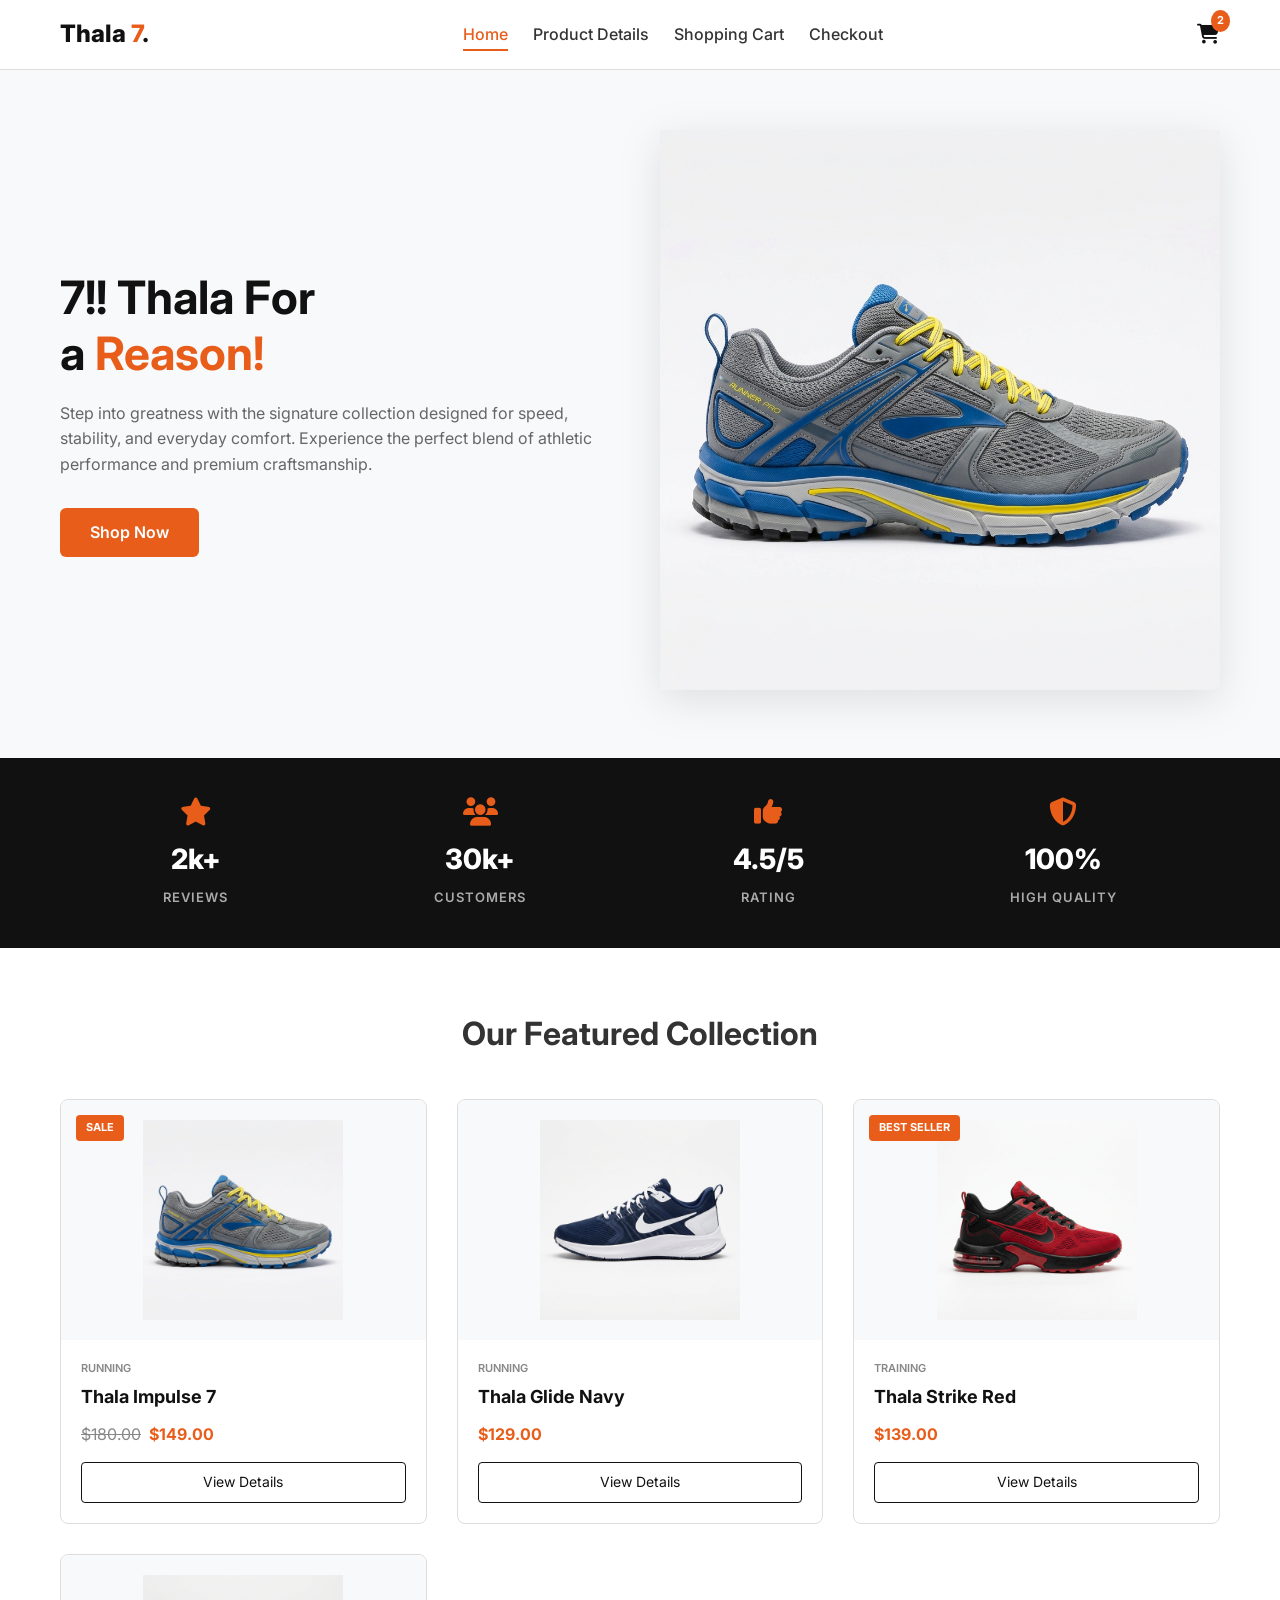
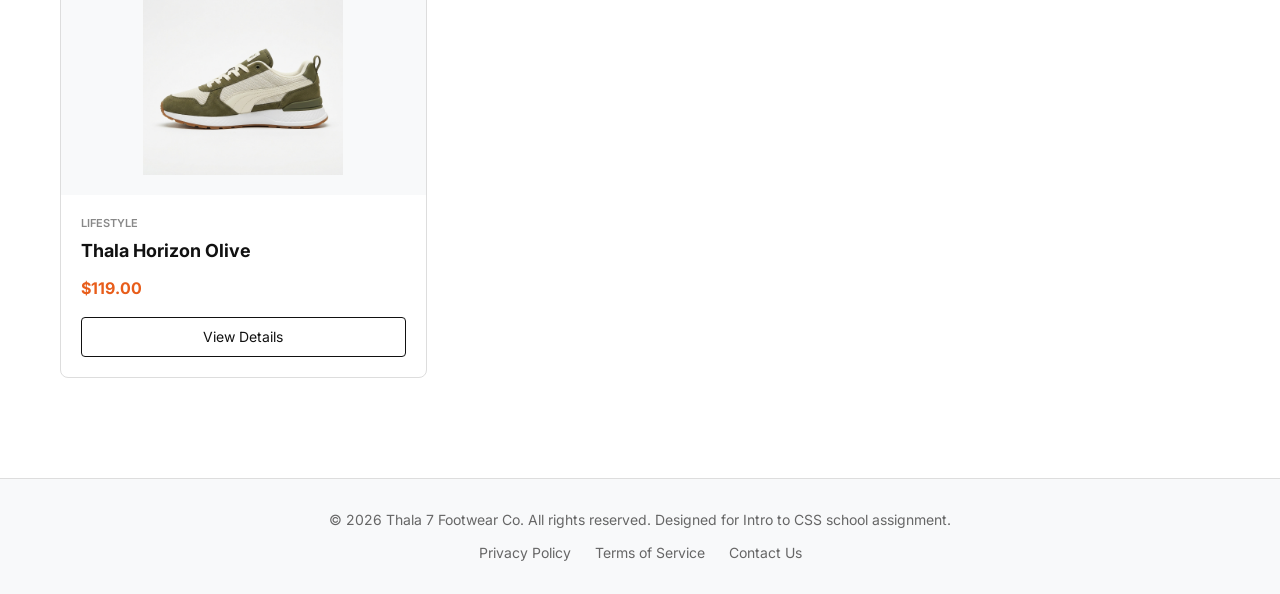
==== commit 0da57184: "commit" ====
--- a/index.html
+++ b/index.html
@@ -59,6 +59,32 @@
                 <div class="hero-image-wrapper">
                     <!-- Main hero showcase image -->
                     <img src="hero-shoe.png" alt="Featured Thala Impulse 7 Shoe">
+                </div>
+            </div>
+        </section>
+
+        <!-- SERVICE OVERVIEW: Achievement stats displayed in a horizontal Flexbox row -->
+        <section class="service-overview">
+            <div class="container stats-row">
+                <div class="stat-item">
+                    <i class="fas fa-star"></i>
+                    <span class="stat-number">2k+</span>
+                    <span class="stat-label">Reviews</span>
+                </div>
+                <div class="stat-item">
+                    <i class="fas fa-users"></i>
+                    <span class="stat-number">30k+</span>
+                    <span class="stat-label">Customers</span>
+                </div>
+                <div class="stat-item">
+                    <i class="fas fa-thumbs-up"></i>
+                    <span class="stat-number">4.5/5</span>
+                    <span class="stat-label">Rating</span>
+                </div>
+                <div class="stat-item">
+                    <i class="fas fa-shield-alt"></i>
+                    <span class="stat-number">100%</span>
+                    <span class="stat-label">High Quality</span>
                 </div>
             </div>
         </section>
--- a/styles.css
+++ b/styles.css
@@ -198,6 +198,48 @@
     max-width: 100%;
     height: auto;
     filter: drop-shadow(0 10px 20px rgba(0,0,0,0.1)); /* Soft shadow for premium look */
+}
+
+/* ----------------------------------------------------
+   3b. SERVICE OVERVIEW STATS BAR (index.html)
+   ---------------------------------------------------- */
+.service-overview {
+    background-color: var(--primary-color);
+    padding: 40px 0;
+}
+
+.stats-row {
+    display: flex;
+    justify-content: space-around;
+    align-items: center;
+    text-align: center;
+}
+
+.stat-item {
+    display: flex;
+    flex-direction: column;
+    align-items: center;
+    gap: 6px;
+    color: white;
+}
+
+.stat-item i {
+    font-size: 28px;
+    color: var(--accent-color);
+    margin-bottom: 5px;
+}
+
+.stat-number {
+    font-size: 28px;
+    font-weight: 800;
+}
+
+.stat-label {
+    font-size: 13px;
+    color: #aaaaaa;
+    text-transform: uppercase;
+    font-weight: 600;
+    letter-spacing: 1px;
 }
 
 /* ----------------------------------------------------
@@ -732,6 +774,41 @@
 
 .mini-item-price {
     font-weight: 600;
+}
+
+/* ----------------------------------------------------
+   7b. ACCEPTED PAYMENT ICONS ROW (cart.html & payment.html)
+   ---------------------------------------------------- */
+.payment-icons-row {
+    display: flex;
+    justify-content: center;
+    align-items: center;
+    gap: 15px;
+    margin-top: 18px;
+    padding-top: 15px;
+    border-top: 1px solid var(--border-color);
+}
+
+.payment-icons-row i {
+    font-size: 28px;
+    color: #555555;
+}
+
+.payment-icons-row .razorpay-icon {
+    font-weight: 800;
+    font-size: 14px;
+    color: #072654;
+    background-color: #e8edf3;
+    border-radius: 4px;
+    padding: 4px 8px;
+    letter-spacing: 0.5px;
+    font-family: var(--font-family);
+}
+
+.payment-icons-row span.label-text {
+    font-size: 11px;
+    color: #888888;
+    margin-right: 5px;
 }
 
 /* ----------------------------------------------------
@@ -803,4 +880,14 @@
         flex-direction: column;
         gap: 0;
     }
-}
+    
+    /* Stack stats row vertically on mobile */
+    .stats-row {
+        flex-wrap: wrap;
+        gap: 30px;
+    }
+    
+    .stat-item {
+        flex-basis: 40%;
+    }
+}
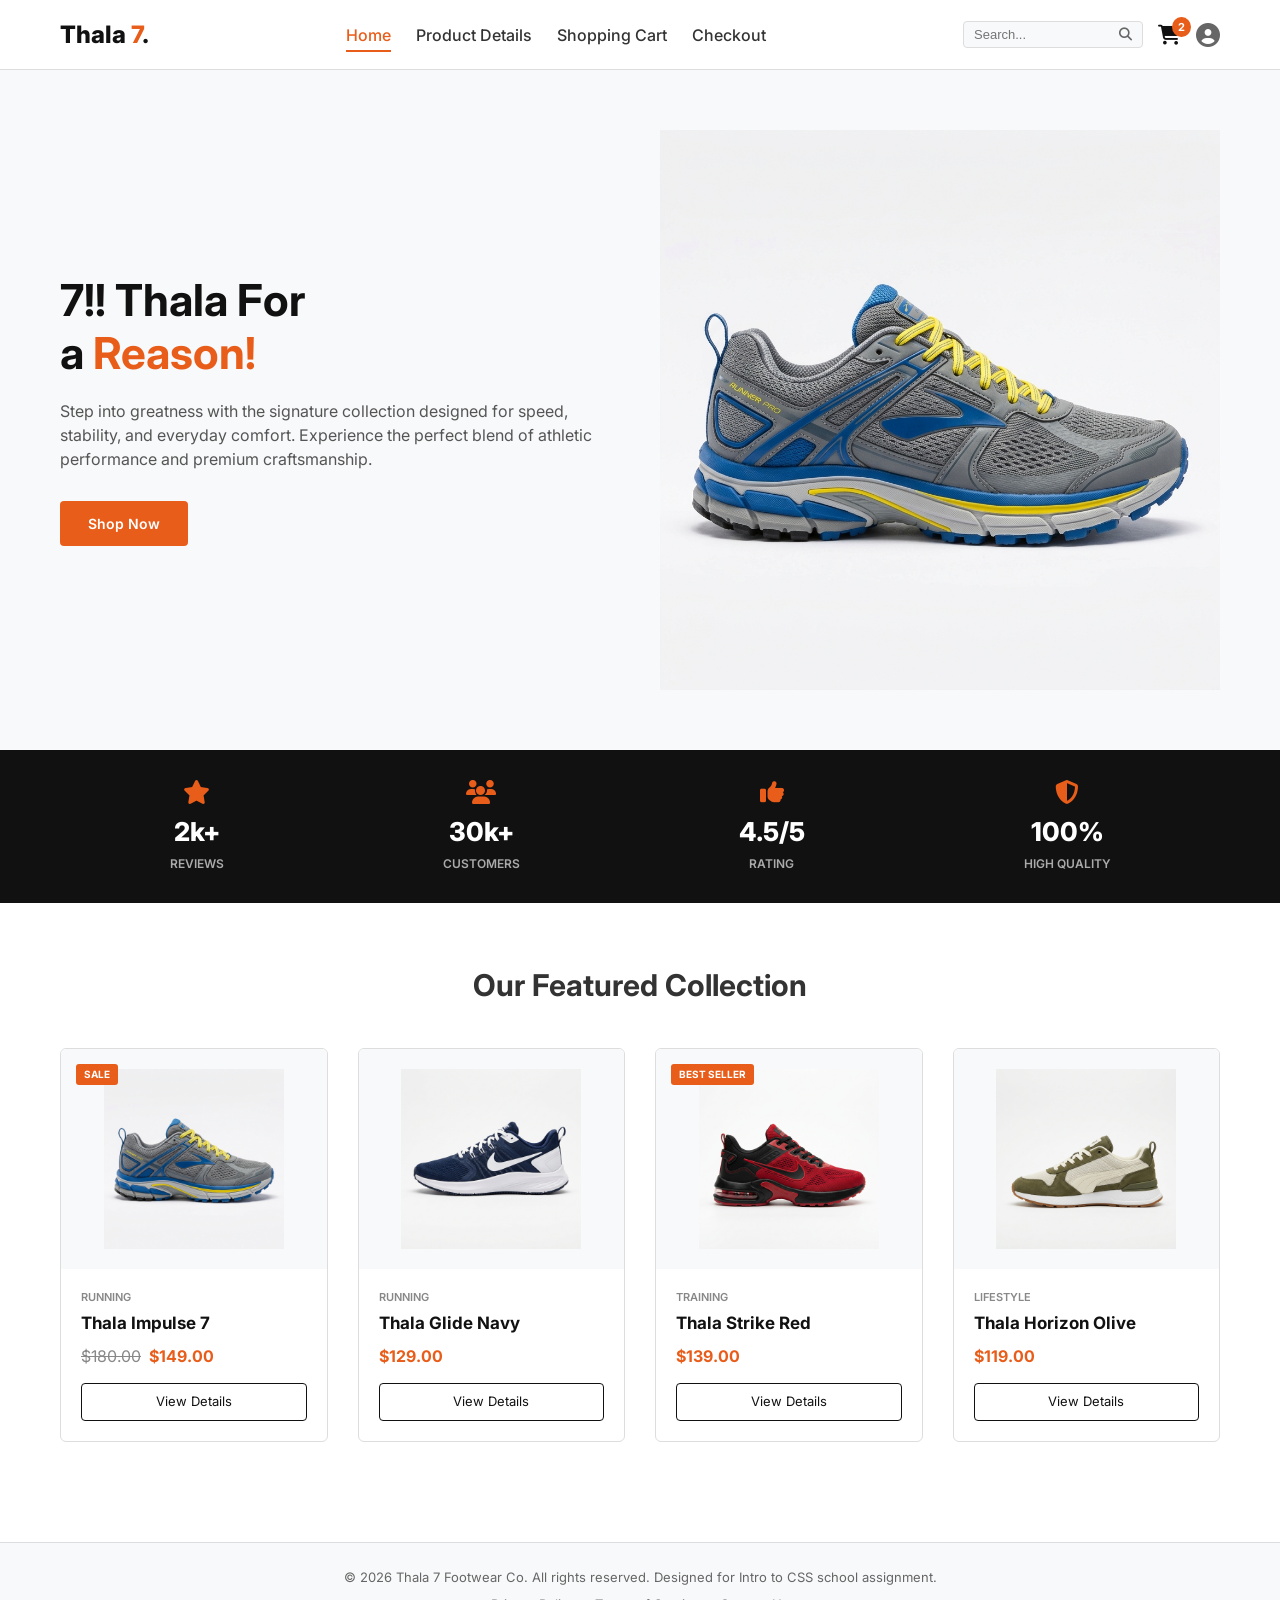
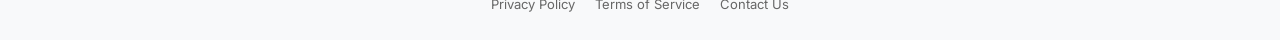
==== commit aa486983: "commit" ====
--- a/index.html
+++ b/index.html
@@ -4,23 +4,17 @@
     <meta charset="UTF-8">
     <meta name="viewport" content="width=device-width, initial-scale=1.0">
     <title>Thala 7 - Premium Footwear</title>
-    <!-- Include Google Fonts for standard typography styling -->
     <link href="https://fonts.googleapis.com/css2?family=Inter:wght@400;500;600;700;800&display=swap" rel="stylesheet">
-    <!-- Font Awesome icons for the shopping cart and checkout UI pages -->
     <link rel="stylesheet" href="https://cdnjs.cloudflare.com/ajax/libs/font-awesome/6.4.0/css/all.min.css">
-    <!-- Linking our main custom CSS stylesheet file -->
     <link rel="stylesheet" href="styles.css">
 </head>
 <body>
 
-    <!-- HEADER: Fixed navigation bar. Aligning items horizontally with Flexbox -->
     <header>
         <div class="container nav-container">
             <div class="logo">
                 <a href="index.html">Thala <span class="accent">7</span>.</a>
             </div>
-            
-            <!-- Standard multi-page navigation links -->
             <nav>
                 <ul class="nav-links">
                     <li><a href="index.html" class="active">Home</a></li>
@@ -29,22 +23,24 @@
                     <li><a href="payment.html">Checkout</a></li>
                 </ul>
             </nav>
-
-            <!-- Navigation Actions: Cart badge linking to cart.html -->
             <div class="nav-actions">
+                <div class="search-box">
+                    <input type="text" placeholder="Search...">
+                    <i class="fas fa-search"></i>
+                </div>
                 <a href="cart.html" class="cart-icon-btn">
                     <i class="fas fa-shopping-cart"></i>
                     <span class="badge" id="cart-badge">2</span>
                 </a>
+                <div class="profile-avatar">
+                    <i class="fas fa-user-circle"></i>
+                </div>
             </div>
         </div>
     </header>
 
-    <!-- MAIN BODY CONTENT -->
     <main>
-        
-        <!-- HERO SECTION: Highlighting signature footwear brand with large image -->
-        <!-- Layout uses a horizontal Flexbox grid splitting the text and image sections -->
+
         <section class="hero-section">
             <div class="container hero-grid">
                 <div class="hero-text-content">
@@ -52,18 +48,14 @@
                     <p>
                         Step into greatness with the signature collection designed for speed, stability, and everyday comfort. Experience the perfect blend of athletic performance and premium craftsmanship.
                     </p>
-                    <!-- "Shop Now" hero CTA pointing directly to the product display page (Requirement 3) -->
                     <a href="product.html" class="btn btn-primary">Shop Now</a>
                 </div>
-                
                 <div class="hero-image-wrapper">
-                    <!-- Main hero showcase image -->
                     <img src="hero-shoe.png" alt="Featured Thala Impulse 7 Shoe">
                 </div>
             </div>
         </section>
 
-        <!-- SERVICE OVERVIEW: Achievement stats displayed in a horizontal Flexbox row -->
         <section class="service-overview">
             <div class="container stats-row">
                 <div class="stat-item">
@@ -89,14 +81,12 @@
             </div>
         </section>
 
-        <!-- FEATURED PRODUCTS SECTION: Displayed in a responsive CSS grid layout -->
         <section class="featured-section">
             <div class="container">
                 <h2 class="section-title">Our Featured Collection</h2>
-                
+
                 <div class="products-grid">
-                    
-                    <!-- Product 1: Thala Impulse 7 -->
+
                     <div class="product-card">
                         <span class="product-badge">Sale</span>
                         <div class="product-img-holder">
@@ -112,7 +102,6 @@
                         </div>
                     </div>
 
-                    <!-- Product 2: Thala Glide Navy -->
                     <div class="product-card">
                         <div class="product-img-holder">
                             <img src="shoe-1.png" alt="Thala Glide Navy Shoe">
@@ -125,7 +114,6 @@
                         </div>
                     </div>
 
-                    <!-- Product 3: Thala Strike Red -->
                     <div class="product-card">
                         <span class="product-badge">Best Seller</span>
                         <div class="product-img-holder">
@@ -139,7 +127,6 @@
                         </div>
                     </div>
 
-                    <!-- Product 4: Thala Horizon Olive -->
                     <div class="product-card">
                         <div class="product-img-holder">
                             <img src="shoe-3.png" alt="Thala Horizon Olive Shoe">
@@ -158,7 +145,6 @@
 
     </main>
 
-    <!-- FOOTER: Standard copyright sections and policy links -->
     <footer>
         <div class="container">
             <p>&copy; 2026 Thala 7 Footwear Co. All rights reserved. Designed for Intro to CSS school assignment.</p>
--- a/styles.css
+++ b/styles.css
@@ -1,27 +1,17 @@
-/* ==========================================================================
-   CSS STYLING SHEET: Thala 7. Premium Footwear Store
-   This stylesheet contains clean, well-commented CSS for a multi-page site.
-   Designed for introductory CSS learners: uses CSS variables for colors,
-   standard Flexbox layouts, and a single responsive media query.
-   ========================================================================== */
-
-/* ----------------------------------------------------
-   1. GLOBAL RESET & BASE STYLES
-   ---------------------------------------------------- */
 * {
     margin: 0;
     padding: 0;
-    box-sizing: border-box; /* Includes padding and borders in element's total width/height */
+    box-sizing: border-box;
 }
 
 :root {
-    --primary-color: #111111; /* Charcoal black for headers, layout buttons, and heavy text */
-    --accent-color: #e85d1a;  /* Vibrant athletic orange for main action badges and links */
-    --accent-hover: #d04d10;  /* Deeper orange color for mouse-over (hover) states */
-    --bg-light: #f8f9fa;      /* Clean light grey background color for section panels */
-    --bg-white: #ffffff;      /* Pure white background for page bases and list cards */
-    --border-color: #dddddd;  /* Soft grey border to neatly divide rows and inputs */
-    --text-color: #333333;    /* Standard dark grey reading color for body text */
+    --primary-color: #111111;
+    --accent-color: #e85d1a;
+    --accent-hover: #d04d10;
+    --bg-light: #f8f9fa;
+    --bg-white: #ffffff;
+    --border-color: #dddddd;
+    --text-color: #333333;
     --font-family: 'Inter', sans-serif;
 }
 
@@ -29,40 +19,36 @@
     font-family: var(--font-family);
     color: var(--text-color);
     background-color: var(--bg-white);
-    line-height: 1.6;
-}
-
-/* Center-aligned layout container with maximum desktop width of 1200px */
+    line-height: 1.5;
+}
+
 .container {
+    max-width: 1200px;
+    margin: 0 auto;
+    padding: 0 20px;
     width: 100%;
-    max-width: 1200px;
-    margin: 0 auto; /* Centers the div container inside the browser view */
-    padding: 0 20px;
 }
 
 .accent {
     color: var(--accent-color);
 }
 
-/* ----------------------------------------------------
-   2. NAVIGATION HEADER (Fixed layout)
-   ---------------------------------------------------- */
 header {
     background-color: var(--bg-white);
     border-bottom: 1px solid var(--border-color);
-    position: fixed; /* Fixes the header to the top of the browser page when scrolling */
+    position: fixed;
     top: 0;
     left: 0;
     width: 100%;
     height: 70px;
     z-index: 100;
     display: flex;
-    align-items: center; /* Vertically centers navigation logo, links, and search bars */
+    align-items: center;
 }
 
 .nav-container {
     display: flex;
-    justify-content: space-between; /* Evenly spaces logo (left), links (center), actions (right) */
+    justify-content: space-between;
     align-items: center;
     width: 100%;
 }
@@ -76,8 +62,8 @@
 
 .nav-links {
     display: flex;
-    list-style: none; /* Removes list bullet markers */
-    gap: 25px; /* Spaces out link items */
+    list-style: none;
+    gap: 25px;
 }
 
 .nav-links a {
@@ -91,20 +77,45 @@
 .nav-links a:hover,
 .nav-links a.active {
     color: var(--accent-color);
-    border-bottom: 2px solid var(--accent-color); /* Adds accent line beneath selected item */
+    border-bottom: 2px solid var(--accent-color);
 }
 
 .nav-actions {
     display: flex;
     align-items: center;
-    gap: 20px;
+    gap: 15px;
+}
+
+.search-box {
+    display: flex;
+    align-items: center;
+    border: 1px solid var(--border-color);
+    border-radius: 4px;
+    padding: 5px 10px;
+    background-color: var(--bg-light);
+}
+
+.search-box input {
+    border: none;
+    background: transparent;
+    outline: none;
+    font-size: 13px;
+    width: 140px;
+}
+
+.search-box i {
+    color: #666666;
+    font-size: 13px;
+    margin-left: 5px;
 }
 
 .cart-icon-btn {
     text-decoration: none;
     color: var(--primary-color);
     font-size: 20px;
-    position: relative; /* Base positioning for the badge */
+    position: relative;
+    display: flex;
+    align-items: center;
 }
 
 .badge {
@@ -114,24 +125,26 @@
     font-weight: bold;
     border-radius: 50%;
     padding: 2px 6px;
-    position: absolute; /* Places absolute badge relative to cart button */
+    position: absolute;
     top: -8px;
     right: -10px;
 }
 
-/* Offset the main tag to avoid landing page hiding behind fixed header */
+.profile-avatar {
+    font-size: 24px;
+    color: #666666;
+    display: flex;
+    align-items: center;
+    cursor: pointer;
+}
+
 main {
     margin-top: 70px;
 }
 
-/* ----------------------------------------------------
-   3. HERO SECTION (index.html)
-   ---------------------------------------------------- */
 .hero-section {
     padding: 60px 0;
     background-color: var(--bg-light);
-    display: flex;
-    align-items: center;
 }
 
 .hero-grid {
@@ -142,11 +155,11 @@
 }
 
 .hero-text-content {
-    flex: 1; /* Takes 50% of the available row size */
+    flex: 1;
 }
 
 .hero-text-content h1 {
-    font-size: 46px;
+    font-size: 44px;
     line-height: 1.2;
     margin-bottom: 20px;
     color: var(--primary-color);
@@ -155,18 +168,30 @@
 .hero-text-content p {
     font-size: 16px;
     margin-bottom: 30px;
-    color: #666666;
+    color: #555555;
+}
+
+.hero-image-wrapper {
+    flex: 1;
+    display: flex;
+    justify-content: center;
+}
+
+.hero-image-wrapper img {
+    max-width: 100%;
+    height: auto;
 }
 
 .btn {
     display: inline-block;
-    padding: 12px 30px;
+    padding: 12px 28px;
     font-weight: 600;
     text-decoration: none;
-    border-radius: 6px;
+    border-radius: 4px;
     cursor: pointer;
     border: none;
-    transition: background-color 0.2s;
+    font-size: 14px;
+    transition: all 0.2s;
 }
 
 .btn-primary {
@@ -189,91 +214,70 @@
     color: var(--bg-white);
 }
 
-.hero-image-wrapper {
-    flex: 1; /* Takes remaining 50% of row size */
-    text-align: center;
-}
-
-.hero-image-wrapper img {
-    max-width: 100%;
-    height: auto;
-    filter: drop-shadow(0 10px 20px rgba(0,0,0,0.1)); /* Soft shadow for premium look */
-}
-
-/* ----------------------------------------------------
-   3b. SERVICE OVERVIEW STATS BAR (index.html)
-   ---------------------------------------------------- */
 .service-overview {
     background-color: var(--primary-color);
-    padding: 40px 0;
+    padding: 30px 0;
 }
 
 .stats-row {
     display: flex;
     justify-content: space-around;
     align-items: center;
-    text-align: center;
 }
 
 .stat-item {
     display: flex;
     flex-direction: column;
     align-items: center;
-    gap: 6px;
     color: white;
 }
 
 .stat-item i {
-    font-size: 28px;
+    font-size: 24px;
     color: var(--accent-color);
-    margin-bottom: 5px;
+    margin-bottom: 8px;
 }
 
 .stat-number {
-    font-size: 28px;
+    font-size: 26px;
     font-weight: 800;
 }
 
 .stat-label {
-    font-size: 13px;
+    font-size: 12px;
     color: #aaaaaa;
     text-transform: uppercase;
     font-weight: 600;
-    letter-spacing: 1px;
-}
-
-/* ----------------------------------------------------
-   4. FEATURED PRODUCTS GRID (index.html)
-   ---------------------------------------------------- */
+    margin-top: 4px;
+}
+
 .featured-section {
     padding: 60px 0;
 }
 
 .section-title {
     text-align: center;
-    font-size: 32px;
+    font-size: 30px;
     margin-bottom: 40px;
 }
 
 .products-grid {
     display: grid;
-    /* Grid system automatically fits cards into neat columns of minimum 280px */
-    grid-template-columns: repeat(auto-fit, minmax(280px, 1fr));
+    grid-template-columns: repeat(auto-fit, minmax(260px, 1fr));
     gap: 30px;
 }
 
 .product-card {
     border: 1px solid var(--border-color);
-    border-radius: 8px;
+    border-radius: 6px;
     overflow: hidden;
     background-color: var(--bg-white);
-    transition: transform 0.2s, box-shadow 0.2s;
     position: relative;
+    transition: transform 0.2s;
 }
 
 .product-card:hover {
     transform: translateY(-5px);
-    box-shadow: 0 10px 25px rgba(0,0,0,0.05);
 }
 
 .product-badge {
@@ -282,15 +286,15 @@
     left: 15px;
     background-color: var(--accent-color);
     color: white;
-    font-size: 11px;
+    font-size: 10px;
     font-weight: 700;
-    padding: 4px 10px;
-    border-radius: 4px;
+    padding: 3px 8px;
+    border-radius: 3px;
     text-transform: uppercase;
 }
 
 .product-img-holder {
-    height: 240px;
+    height: 220px;
     background-color: var(--bg-light);
     display: flex;
     align-items: center;
@@ -318,9 +322,9 @@
 }
 
 .product-name {
-    font-size: 18px;
+    font-size: 17px;
     font-weight: 700;
-    margin-bottom: 10px;
+    margin-bottom: 8px;
 }
 
 .product-name a {
@@ -349,7 +353,7 @@
     color: var(--primary-color);
     background-color: transparent;
     padding: 8px 15px;
-    font-size: 14px;
+    font-size: 13px;
     border-radius: 4px;
     text-decoration: none;
     transition: all 0.2s;
@@ -360,29 +364,26 @@
     color: white;
 }
 
-/* ----------------------------------------------------
-   5. PRODUCT DISPLAY PAGE (product.html)
-   ---------------------------------------------------- */
 .product-detail-layout {
     display: flex;
-    gap: 50px;
+    gap: 40px;
     padding: 40px 0;
 }
 
 .product-media-column {
-    flex: 1.2; /* Allocates slightly more width to the image display column */
+    flex: 1.2;
 }
 
 .main-image-container {
     background-color: var(--bg-light);
     border: 1px solid var(--border-color);
-    border-radius: 8px;
-    height: 400px;
+    border-radius: 6px;
+    height: 380px;
     display: flex;
     align-items: center;
     justify-content: center;
-    padding: 30px;
-    margin-bottom: 20px;
+    padding: 20px;
+    margin-bottom: 15px;
 }
 
 .main-image-container img {
@@ -390,25 +391,23 @@
     object-fit: contain;
 }
 
-/* Scrolling gallery container requirements layout */
 .product-gallery-scroll {
-    overflow-x: auto; /* Activates horizontal overflow scrolling */
-    white-space: nowrap; /* Forces thumbnails to render in a single horizontal row */
+    display: flex;
+    gap: 10px;
+    overflow-x: auto;
     padding: 10px 0;
     border-top: 1px solid var(--border-color);
 }
 
 .gallery-thumbnail {
-    display: inline-block; /* Inline display layout enables side-by-side flow */
-    width: 80px;
-    height: 80px;
+    flex-shrink: 0;
+    width: 75px;
+    height: 75px;
     border: 2px solid transparent;
     background-color: var(--bg-light);
-    border-radius: 6px;
-    margin-right: 12px;
+    border-radius: 4px;
     cursor: pointer;
-    padding: 5px;
-    transition: border-color 0.2s;
+    padding: 4px;
 }
 
 .gallery-thumbnail img {
@@ -423,31 +422,30 @@
 }
 
 .product-details-column {
-    flex: 1; /* Details panel layout */
+    flex: 1;
 }
 
 .product-details-column h1 {
-    font-size: 34px;
+    font-size: 30px;
     margin-bottom: 10px;
-    color: var(--primary-color);
 }
 
 .product-details-column .price-row {
-    font-size: 24px;
+    font-size: 22px;
     font-weight: 800;
     color: var(--accent-color);
-    margin-bottom: 20px;
+    margin-bottom: 15px;
 }
 
 .product-details-column p {
     color: #555555;
-    margin-bottom: 25px;
+    margin-bottom: 20px;
     font-size: 15px;
 }
 
 .purchase-options {
-    margin-top: 25px;
-    padding-top: 25px;
+    margin-top: 20px;
+    padding-top: 20px;
     border-top: 1px solid var(--border-color);
 }
 
@@ -455,7 +453,7 @@
     display: flex;
     align-items: center;
     gap: 15px;
-    margin-bottom: 20px;
+    margin-bottom: 15px;
 }
 
 .qty-label {
@@ -467,15 +465,14 @@
     align-items: center;
     border: 1px solid var(--border-color);
     border-radius: 4px;
-    overflow: hidden;
 }
 
 .qty-btn {
     background-color: var(--bg-light);
     border: none;
-    width: 35px;
-    height: 35px;
-    font-size: 18px;
+    width: 32px;
+    height: 32px;
+    font-size: 16px;
     cursor: pointer;
     display: flex;
     align-items: center;
@@ -483,50 +480,47 @@
 }
 
 .qty-btn:hover {
-    background-color: #e2e2e2;
+    background-color: #e5e5e5;
 }
 
 .qty-input {
-    width: 50px;
-    height: 35px;
+    width: 45px;
+    height: 32px;
     text-align: center;
     border: none;
     border-left: 1px solid var(--border-color);
     border-right: 1px solid var(--border-color);
-    font-size: 15px;
-    font-weight: 600;
-}
-
-/* ----------------------------------------------------
-   6. SHOPPING CART PAGE (cart.html)
-   ---------------------------------------------------- */
+    font-size: 14px;
+    font-weight: 600;
+}
+
 .cart-layout {
     display: flex;
-    gap: 40px;
-    padding: 40px 0;
-    align-items: flex-start;
+    gap: 30px;
+    padding: 30px 0;
 }
 
 .cart-left-container {
-    flex: 2; /* Allocates 2/3 of space to items list and coupon box */
+    flex: 2;
 }
 
 .cart-table {
     width: 100%;
-    border-collapse: collapse; /* Cleaner border render */
-    margin-bottom: 30px;
+    border-collapse: collapse;
+    margin-bottom: 25px;
 }
 
 .cart-table th {
     text-align: left;
-    padding: 12px;
+    padding: 10px;
     background-color: var(--bg-light);
     border-bottom: 2px solid var(--border-color);
     font-weight: 600;
+    font-size: 14px;
 }
 
 .cart-table td {
-    padding: 15px 12px;
+    padding: 15px 10px;
     border-bottom: 1px solid var(--border-color);
     vertical-align: middle;
 }
@@ -534,28 +528,29 @@
 .cart-product-info {
     display: flex;
     align-items: center;
-    gap: 15px;
+    gap: 12px;
 }
 
 .cart-product-image {
-    width: 60px;
-    height: 60px;
+    width: 55px;
+    height: 55px;
     background-color: var(--bg-light);
     border-radius: 4px;
-    padding: 5px;
+    padding: 4px;
     object-fit: contain;
 }
 
 .cart-product-name {
     font-weight: 700;
-    font-size: 15px;
+    font-size: 14px;
+    display: block;
 }
 
 .cart-product-meta {
-    font-size: 12px;
+    font-size: 11px;
     color: #888888;
     display: block;
-    margin-top: 3px;
+    margin-top: 2px;
 }
 
 .remove-btn {
@@ -563,176 +558,214 @@
     border: none;
     color: #cc0000;
     cursor: pointer;
-    font-size: 16px;
-    padding: 5px;
+    font-size: 15px;
 }
 
 .remove-btn:hover {
-    color: #aa0000;
-}
-
-/* Coupon container block requirements alignment (left column) */
+    color: #990000;
+}
+
 .coupon-container {
     background-color: var(--bg-light);
     border: 1px solid var(--border-color);
-    padding: 20px;
+    padding: 15px 20px;
     border-radius: 6px;
-    margin-top: 20px;
+    margin-top: 15px;
 }
 
 .coupon-container h3 {
-    font-size: 16px;
-    margin-bottom: 10px;
+    font-size: 15px;
+    margin-bottom: 5px;
 }
 
 .coupon-group {
     display: flex;
     gap: 10px;
+    margin-top: 8px;
 }
 
 .coupon-input {
     flex: 1;
-    padding: 10px;
+    padding: 8px 12px;
     border: 1px solid var(--border-color);
     border-radius: 4px;
-    font-size: 14px;
+    font-size: 13px;
 }
 
 .coupon-status {
     display: block;
-    margin-top: 10px;
-    font-size: 13px;
-    font-weight: 600;
+    margin-top: 8px;
+    font-size: 12px;
+    font-weight: 600;
+}
+
+.continue-shopping {
+    display: inline-block;
+    margin-top: 20px;
+    text-decoration: none;
+    color: var(--primary-color);
+    font-size: 13px;
+    font-weight: 600;
+}
+
+.continue-shopping i {
+    margin-right: 5px;
+}
+
+.continue-shopping:hover {
+    color: var(--accent-color);
 }
 
 .cart-right-container {
-    flex: 1; /* Allocates 1/3 space to order summary panel */
+    flex: 1;
 }
 
 .summary-card {
     background-color: var(--bg-light);
     border: 1px solid var(--border-color);
     border-radius: 6px;
-    padding: 25px;
+    padding: 20px;
 }
 
 .summary-card h2 {
-    font-size: 20px;
-    margin-bottom: 20px;
+    font-size: 18px;
+    margin-bottom: 15px;
     border-bottom: 1px solid var(--border-color);
-    padding-bottom: 10px;
+    padding-bottom: 8px;
 }
 
 .summary-row {
     display: flex;
     justify-content: space-between;
-    margin-bottom: 15px;
-    font-size: 14px;
+    margin-bottom: 12px;
+    font-size: 13px;
 }
 
 .summary-row.total-row {
-    font-size: 18px;
+    font-size: 16px;
     font-weight: 800;
     border-top: 1px dashed var(--border-color);
-    padding-top: 15px;
-    margin-top: 15px;
+    padding-top: 12px;
+    margin-top: 12px;
     color: var(--primary-color);
 }
 
 .checkout-btn {
     width: 100%;
     text-align: center;
-    margin-top: 20px;
-}
-
-/* ----------------------------------------------------
-   7. PAYMENT PAGE (payment.html)
-   ---------------------------------------------------- */
+    margin-top: 15px;
+}
+
+.payment-icons-row {
+    display: flex;
+    justify-content: center;
+    align-items: center;
+    gap: 12px;
+    margin-top: 15px;
+    padding-top: 12px;
+    border-top: 1px solid var(--border-color);
+}
+
+.payment-icons-row i {
+    font-size: 24px;
+    color: #555555;
+}
+
+.payment-icons-row .razorpay-icon {
+    font-weight: 800;
+    font-size: 13px;
+    color: #072654;
+    background-color: #e8edf3;
+    border-radius: 3px;
+    padding: 3px 6px;
+}
+
+.payment-icons-row span.label-text {
+    font-size: 11px;
+    color: #888888;
+}
+
 .payment-layout {
     display: flex;
-    gap: 40px;
-    padding: 40px 0;
-    align-items: flex-start;
+    gap: 30px;
+    padding: 30px 0;
 }
 
 .payment-left-container {
-    flex: 1.8; /* Credit card form container width allocation */
+    flex: 1.8;
 }
 
 .payment-card {
     background-color: var(--bg-white);
     border: 1px solid var(--border-color);
     border-radius: 6px;
-    padding: 25px;
-    margin-bottom: 20px;
+    padding: 20px;
+    margin-bottom: 15px;
 }
 
 .payment-card h2 {
-    font-size: 18px;
-    margin-bottom: 20px;
+    font-size: 16px;
+    margin-bottom: 15px;
     color: var(--primary-color);
 }
 
 .method-options {
     display: flex;
-    flex-direction: column;
-    gap: 12px;
-    margin-bottom: 25px;
+    gap: 10px;
+    margin-bottom: 15px;
 }
 
 .method-option {
-    display: flex;
-    align-items: center;
-    padding: 12px;
-    border: 1px solid var(--border-color);
-    border-radius: 6px;
+    flex: 1;
+    display: flex;
+    align-items: center;
+    justify-content: center;
+    padding: 10px;
+    border: 1px solid var(--border-color);
+    border-radius: 4px;
     cursor: pointer;
-    transition: background-color 0.2s;
-}
-
-.method-option:hover {
-    background-color: var(--bg-light);
+    font-size: 13px;
 }
 
 .method-option input {
-    margin-right: 12px;
+    margin-right: 6px;
 }
 
 .method-option i {
-    margin-right: 10px;
-    font-size: 18px;
+    margin-right: 6px;
+    font-size: 15px;
     color: #555555;
 }
 
 .form-group {
-    margin-bottom: 20px;
+    margin-bottom: 15px;
 }
 
 .form-group label {
     display: block;
-    margin-bottom: 6px;
-    font-weight: 600;
-    font-size: 14px;
+    margin-bottom: 5px;
+    font-weight: 600;
+    font-size: 13px;
 }
 
 .form-group input,
 .form-group select {
     width: 100%;
-    padding: 10px;
+    padding: 8px 10px;
     border: 1px solid var(--border-color);
     border-radius: 4px;
-    font-size: 14px;
+    font-size: 13px;
     outline: none;
 }
 
 .form-group input:focus,
 .form-group select:focus {
-    border-color: var(--accent-color); /* Highlight input on user interaction */
+    border-color: var(--accent-color);
 }
 
 .form-row {
     display: flex;
-    gap: 20px;
+    gap: 15px;
 }
 
 .form-row .form-group {
@@ -740,32 +773,32 @@
 }
 
 .payment-right-container {
-    flex: 1.2; /* Order summary panel layout width allocation */
+    flex: 1.2;
 }
 
 .overview-card {
     background-color: var(--bg-light);
     border: 1px solid var(--border-color);
     border-radius: 6px;
-    padding: 25px;
+    padding: 20px;
 }
 
 .overview-card h3 {
-    font-size: 16px;
+    font-size: 15px;
+    margin-bottom: 12px;
+    border-bottom: 1px solid var(--border-color);
+    padding-bottom: 8px;
+}
+
+.mini-items-list {
     margin-bottom: 15px;
-    border-bottom: 1px solid var(--border-color);
-    padding-bottom: 10px;
-}
-
-.mini-items-list {
-    margin-bottom: 20px;
 }
 
 .mini-item {
     display: flex;
     justify-content: space-between;
-    font-size: 13px;
-    margin-bottom: 10px;
+    font-size: 12px;
+    margin-bottom: 8px;
 }
 
 .mini-item-name {
@@ -776,118 +809,88 @@
     font-weight: 600;
 }
 
-/* ----------------------------------------------------
-   7b. ACCEPTED PAYMENT ICONS ROW (cart.html & payment.html)
-   ---------------------------------------------------- */
-.payment-icons-row {
-    display: flex;
-    justify-content: center;
-    align-items: center;
-    gap: 15px;
-    margin-top: 18px;
-    padding-top: 15px;
+footer {
+    background-color: var(--bg-light);
     border-top: 1px solid var(--border-color);
-}
-
-.payment-icons-row i {
-    font-size: 28px;
-    color: #555555;
-}
-
-.payment-icons-row .razorpay-icon {
-    font-weight: 800;
-    font-size: 14px;
-    color: #072654;
-    background-color: #e8edf3;
-    border-radius: 4px;
-    padding: 4px 8px;
-    letter-spacing: 0.5px;
-    font-family: var(--font-family);
-}
-
-.payment-icons-row span.label-text {
-    font-size: 11px;
-    color: #888888;
-    margin-right: 5px;
-}
-
-/* ----------------------------------------------------
-   8. FOOTER STYLING
-   ---------------------------------------------------- */
-footer {
-    background-color: var(--bg-light);
-    border-top: 1px solid var(--border-color);
-    padding: 30px 0;
+    padding: 25px 0;
     text-align: center;
-    font-size: 14px;
+    font-size: 13px;
     color: #666666;
     margin-top: 40px;
 }
 
 .footer-links {
-    margin-top: 10px;
+    margin-top: 8px;
 }
 
 .footer-links a {
     color: #666666;
     text-decoration: none;
-    margin: 0 10px;
+    margin: 0 8px;
 }
 
 .footer-links a:hover {
     color: var(--accent-color);
 }
 
-/* ----------------------------------------------------
-   9. RESPONSIVE MEDIA QUERIES (Mobile layout adjustments)
-   ---------------------------------------------------- */
 @media (max-width: 768px) {
-    /* Stack navigation header elements vertically instead of horizontal flow */
+    header {
+        height: auto;
+        position: relative;
+    }
+
     .nav-container {
         flex-direction: column;
-        gap: 12px;
+        gap: 10px;
         padding: 10px 0;
     }
-    
-    header {
-        height: auto;
-        position: relative; /* Reverts fixed header on mobile screen sizes to maximize viewing workspace */
-    }
-    
+
+    .nav-links {
+        flex-wrap: wrap;
+        justify-content: center;
+        gap: 15px;
+    }
+
+    .nav-actions {
+        width: 100%;
+        justify-content: center;
+    }
+
     main {
-        margin-top: 0; /* Clears top margin offset since header is no longer fixed position */
-    }
-    
-    /* Hero section: stacks text content and shoe image vertically */
+        margin-top: 0;
+    }
+
     .hero-grid {
         flex-direction: column;
         text-align: center;
     }
-    
+
     .hero-text-content h1 {
         font-size: 32px;
     }
-    
-    /* Collapse two-column layouts into stackable layout rows */
+
     .product-detail-layout,
     .cart-layout,
     .payment-layout {
         flex-direction: column;
-        gap: 30px;
-    }
-    
+        gap: 25px;
+    }
+
     .form-row {
         flex-direction: column;
         gap: 0;
     }
-    
-    /* Stack stats row vertically on mobile */
+
     .stats-row {
         flex-wrap: wrap;
-        gap: 30px;
-    }
-    
+        gap: 20px;
+    }
+
     .stat-item {
-        flex-basis: 40%;
-    }
-}
+        flex-basis: 45%;
+    }
+
+    .method-options {
+        flex-direction: column;
+    }
+}
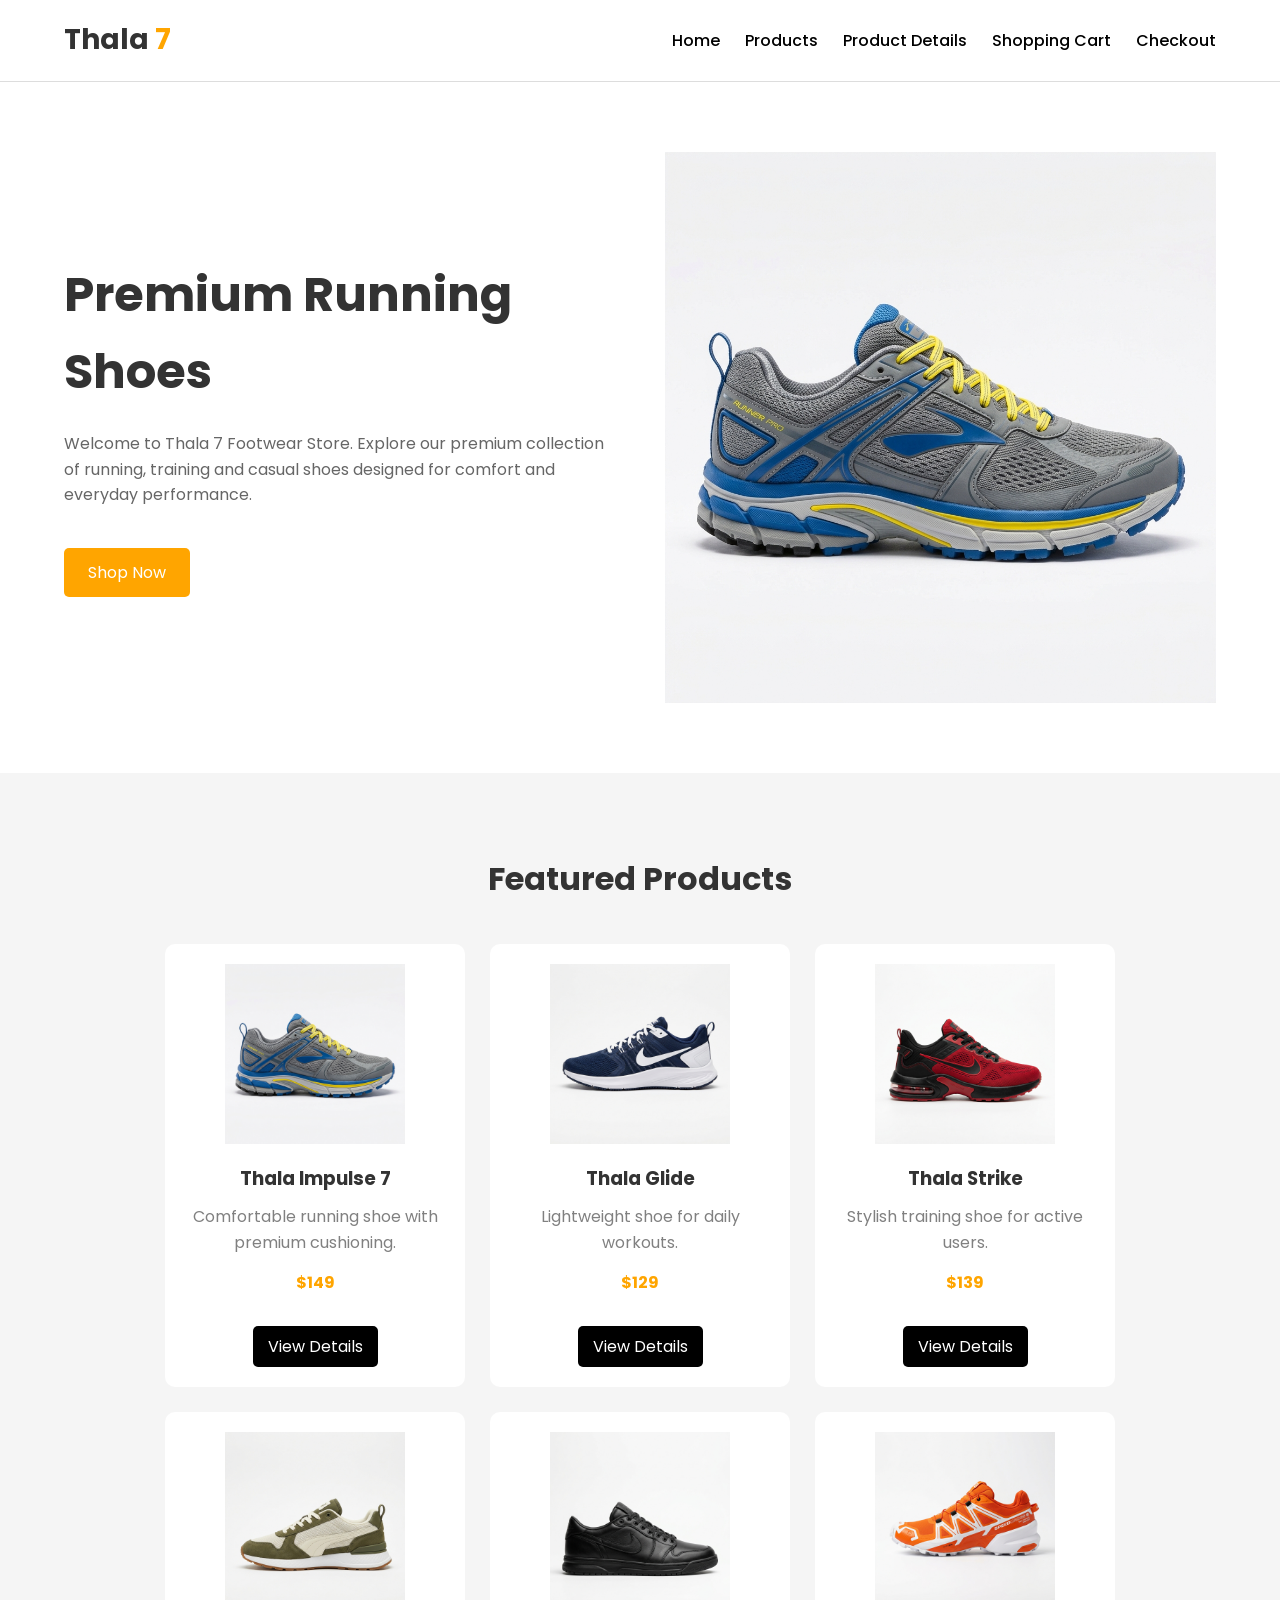
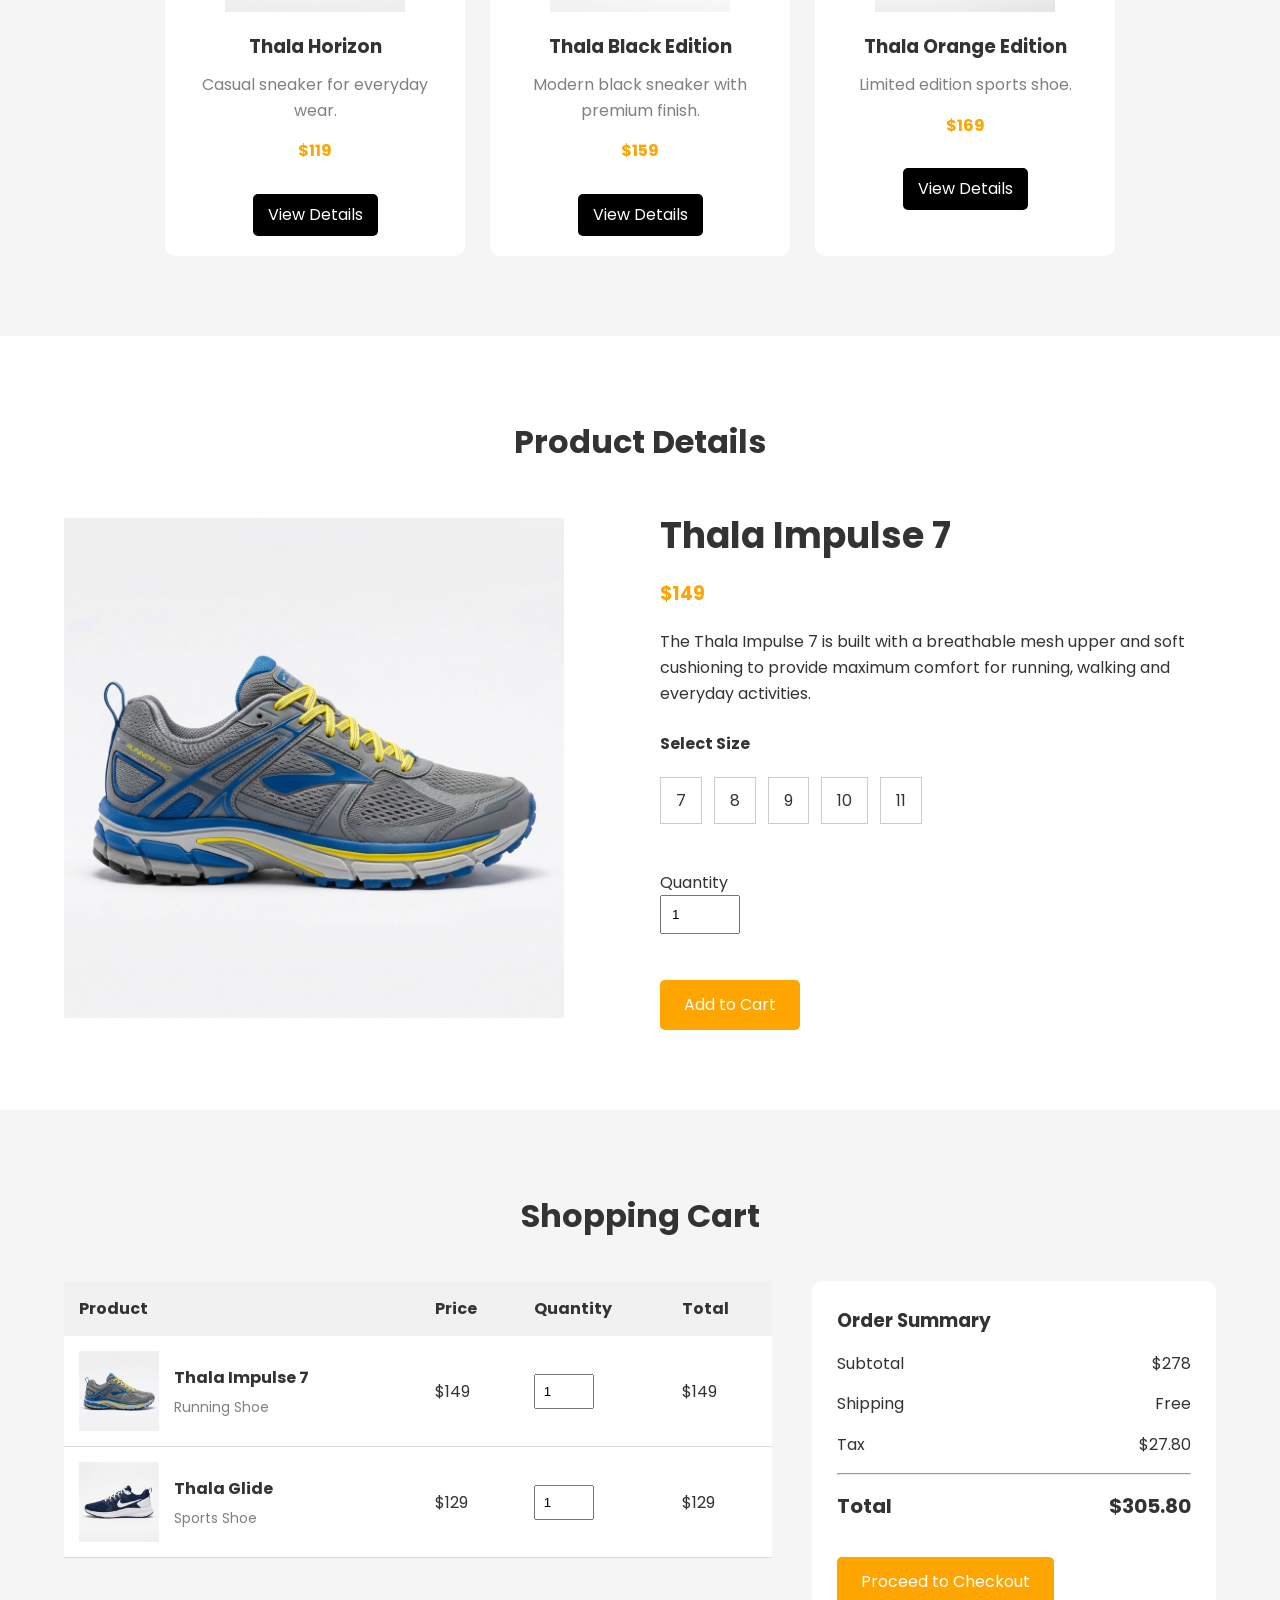
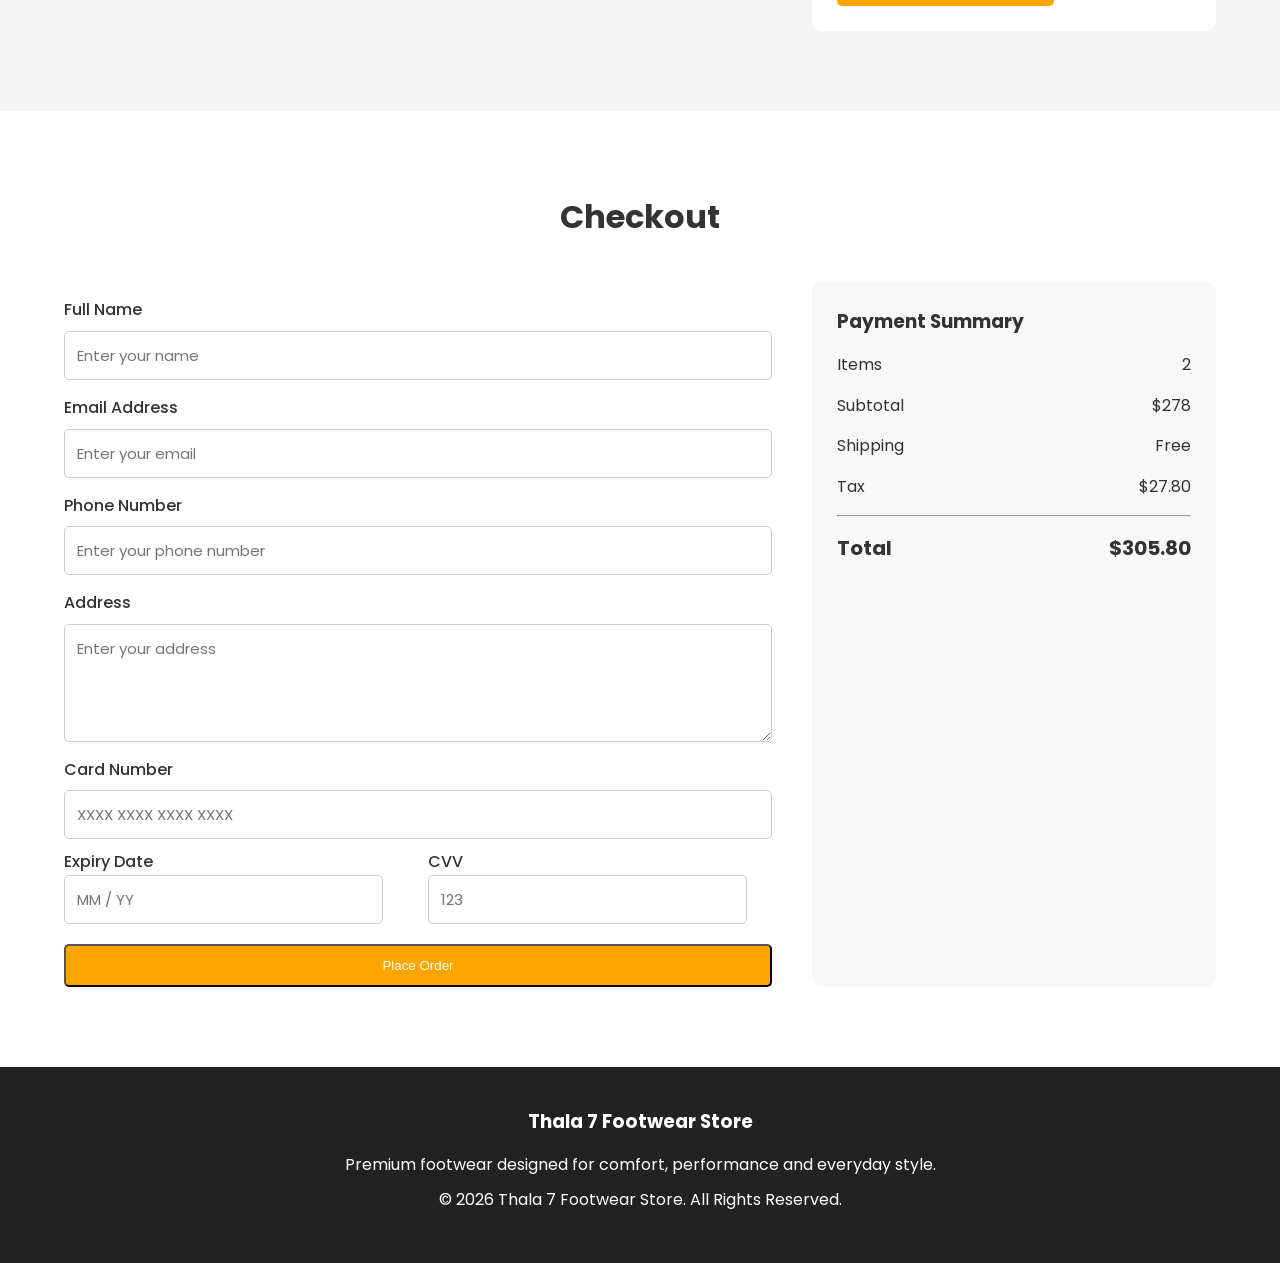
==== commit aff2296b: "commit" ====
--- a/index.html
+++ b/index.html
@@ -1,160 +1,606 @@
 <!DOCTYPE html>
 <html lang="en">
+
 <head>
     <meta charset="UTF-8">
     <meta name="viewport" content="width=device-width, initial-scale=1.0">
-    <title>Thala 7 - Premium Footwear</title>
-    <link href="https://fonts.googleapis.com/css2?family=Inter:wght@400;500;600;700;800&display=swap" rel="stylesheet">
-    <link rel="stylesheet" href="https://cdnjs.cloudflare.com/ajax/libs/font-awesome/6.4.0/css/all.min.css">
+    <title>Thala 7 Footwear Store</title>
+
     <link rel="stylesheet" href="styles.css">
+
+    <link rel="preconnect" href="https://fonts.googleapis.com">
+
+    <link href="https://fonts.googleapis.com/css2?family=Poppins:wght@300;400;500;600;700&display=swap" rel="stylesheet">
+
+    <link rel="stylesheet"
+        href="https://cdnjs.cloudflare.com/ajax/libs/font-awesome/6.5.1/css/all.min.css">
 </head>
+
 <body>
 
+    <!-- ================= Header ================= -->
+
     <header>
-        <div class="container nav-container">
+
+        <div class="container navbar">
+
             <div class="logo">
-                <a href="index.html">Thala <span class="accent">7</span>.</a>
+                <h2>Thala <span>7</span></h2>
             </div>
+
             <nav>
-                <ul class="nav-links">
-                    <li><a href="index.html" class="active">Home</a></li>
-                    <li><a href="product.html">Product Details</a></li>
-                    <li><a href="cart.html">Shopping Cart</a></li>
-                    <li><a href="payment.html">Checkout</a></li>
+                <ul>
+
+                    <li>
+                        <a href="#home">Home</a>
+                    </li>
+
+                    <li>
+                        <a href="#products">Products</a>
+                    </li>
+
+                    <li>
+                        <a href="#details">Product Details</a>
+                    </li>
+
+                    <li>
+                        <a href="#cart">Shopping Cart</a>
+                    </li>
+
+                    <li>
+                        <a href="#checkout">Checkout</a>
+                    </li>
+
                 </ul>
             </nav>
-            <div class="nav-actions">
-                <div class="search-box">
-                    <input type="text" placeholder="Search...">
-                    <i class="fas fa-search"></i>
-                </div>
-                <a href="cart.html" class="cart-icon-btn">
-                    <i class="fas fa-shopping-cart"></i>
-                    <span class="badge" id="cart-badge">2</span>
+
+        </div>
+
+    </header>
+
+    <!-- ================= Hero Section ================= -->
+
+    <section class="hero" id="home">
+
+        <div class="container hero-content">
+
+            <div class="hero-text">
+
+                <h1>Premium Running Shoes</h1>
+
+                <p>
+                    Welcome to Thala 7 Footwear Store.
+                    Explore our premium collection of running,
+                    training and casual shoes designed for
+                    comfort and everyday performance.
+                </p>
+
+                <a href="#products" class="btn">
+                    Shop Now
                 </a>
-                <div class="profile-avatar">
-                    <i class="fas fa-user-circle"></i>
-                </div>
+
             </div>
+
+            <div class="hero-image">
+
+                <img src="hero-shoe.png" alt="Hero Shoe">
+
+            </div>
+
         </div>
-    </header>
-
-    <main>
-
-        <section class="hero-section">
-            <div class="container hero-grid">
-                <div class="hero-text-content">
-                    <h1>7!! Thala For <br>a <span class="accent">Reason!</span></h1>
+
+    </section>
+
+    <!-- ================= Featured Products ================= -->
+
+    <section id="products">
+
+        <div class="container">
+
+            <h2 class="title">
+                Featured Products
+            </h2>
+
+            <div class="product-container">
+
+                <!-- Product 1 -->
+
+                <div class="card">
+
+                    <img src="hero-shoe.png" alt="Thala Impulse 7">
+
+                    <h3>Thala Impulse 7</h3>
+
                     <p>
-                        Step into greatness with the signature collection designed for speed, stability, and everyday comfort. Experience the perfect blend of athletic performance and premium craftsmanship.
+                        Comfortable running shoe with premium cushioning.
                     </p>
-                    <a href="product.html" class="btn btn-primary">Shop Now</a>
-                </div>
-                <div class="hero-image-wrapper">
-                    <img src="hero-shoe.png" alt="Featured Thala Impulse 7 Shoe">
-                </div>
+
+                    <h4>$149</h4>
+
+                    <a href="#details" class="btn-small">
+                        View Details
+                    </a>
+
+                </div>
+
+                <!-- Product 2 -->
+
+                <div class="card">
+
+                    <img src="shoe-1.png" alt="Thala Glide">
+
+                    <h3>Thala Glide</h3>
+
+                    <p>
+                        Lightweight shoe for daily workouts.
+                    </p>
+
+                    <h4>$129</h4>
+
+                    <a href="#details" class="btn-small">
+                        View Details
+                    </a>
+
+                </div>
+
+                <!-- Product 3 -->
+
+                <div class="card">
+
+                    <img src="shoe-2.png" alt="Thala Strike">
+
+                    <h3>Thala Strike</h3>
+
+                    <p>
+                        Stylish training shoe for active users.
+                    </p>
+
+                    <h4>$139</h4>
+
+                    <a href="#details" class="btn-small">
+                        View Details
+                    </a>
+
+                </div>
+
+                <!-- Product 4 -->
+
+                <div class="card">
+
+                    <img src="shoe-3.png" alt="Thala Horizon">
+
+                    <h3>Thala Horizon</h3>
+
+                    <p>
+                        Casual sneaker for everyday wear.
+                    </p>
+
+                    <h4>$119</h4>
+
+                    <a href="#details" class="btn-small">
+                        View Details
+                    </a>
+
+                </div>
+
+                <!-- Product 5 -->
+
+                <div class="card">
+
+                    <img src="shoe-4.png" alt="Thala Black">
+
+                    <h3>Thala Black Edition</h3>
+
+                    <p>
+                        Modern black sneaker with premium finish.
+                    </p>
+
+                    <h4>$159</h4>
+
+                    <a href="#details" class="btn-small">
+                        View Details
+                    </a>
+
+                </div>
+
+                <!-- Product 6 -->
+
+                <div class="card">
+
+                    <img src="shoe-5.png" alt="Thala Orange">
+
+                    <h3>Thala Orange Edition</h3>
+
+                    <p>
+                        Limited edition sports shoe.
+                    </p>
+
+                    <h4>$169</h4>
+
+                    <a href="#details" class="btn-small">
+                        View Details
+                    </a>
+
+                </div>
+
             </div>
-        </section>
-
-        <section class="service-overview">
-            <div class="container stats-row">
-                <div class="stat-item">
-                    <i class="fas fa-star"></i>
-                    <span class="stat-number">2k+</span>
-                    <span class="stat-label">Reviews</span>
-                </div>
-                <div class="stat-item">
-                    <i class="fas fa-users"></i>
-                    <span class="stat-number">30k+</span>
-                    <span class="stat-label">Customers</span>
-                </div>
-                <div class="stat-item">
-                    <i class="fas fa-thumbs-up"></i>
-                    <span class="stat-number">4.5/5</span>
-                    <span class="stat-label">Rating</span>
-                </div>
-                <div class="stat-item">
-                    <i class="fas fa-shield-alt"></i>
-                    <span class="stat-number">100%</span>
-                    <span class="stat-label">High Quality</span>
-                </div>
+
+        </div>
+
+    </section>
+
+    <!-- ================= Product Details ================= -->
+
+    <section id="details">
+
+        <div class="container">
+
+            <h2 class="title">
+                Product Details
+            </h2>
+
+            <div class="details">
+
+                <div class="left">
+
+                    <img src="hero-shoe.png" alt="Thala Impulse 7">
+
+                </div>
+
+                <div class="right">
+
+                    <h2>Thala Impulse 7</h2>
+
+                    <h3>$149</h3>
+
+                    <p>
+                        The Thala Impulse 7 is built with a breathable
+                        mesh upper and soft cushioning to provide
+                        maximum comfort for running, walking and
+                        everyday activities.
+                    </p>
+
+                    <h4>Select Size</h4>
+
+                    <div class="sizes">
+
+                        <span>7</span>
+                        <span>8</span>
+                        <span>9</span>
+                        <span>10</span>
+                        <span>11</span>
+
+                    </div>
+
+                    <br>
+
+                    <label for="quantity">
+                        Quantity
+                    </label>
+
+                    <br>
+
+                    <input type="number"
+                           id="quantity"
+                           value="1"
+                           min="1">
+
+                    <br><br>
+
+                    <a href="#cart" class="btn">
+                        Add to Cart
+                    </a>
+
+                </div>
+
             </div>
-        </section>
-
-        <section class="featured-section">
-            <div class="container">
-                <h2 class="section-title">Our Featured Collection</h2>
-
-                <div class="products-grid">
-
-                    <div class="product-card">
-                        <span class="product-badge">Sale</span>
-                        <div class="product-img-holder">
-                            <img src="hero-shoe.png" alt="Thala Impulse 7 Shoe">
+
+        </div>
+
+    </section>
+
+    <!-- ================= Shopping Cart ================= -->
+
+    <section id="cart">
+
+        <div class="container">
+
+            <h2 class="title">
+                Shopping Cart
+            </h2>
+
+            <div class="cart-container">
+
+                <div class="cart-left">
+
+                    <table>
+
+                        <tr>
+                            <th>Product</th>
+                            <th>Price</th>
+                            <th>Quantity</th>
+                            <th>Total</th>
+                        </tr>
+
+                        <tr>
+
+                            <td>
+
+                                <div class="cart-product">
+
+                                    <img src="hero-shoe.png" alt="Thala Impulse 7">
+
+                                    <div>
+
+                                        <h4>Thala Impulse 7</h4>
+
+                                        <p>Running Shoe</p>
+
+                                    </div>
+
+                                </div>
+
+                            </td>
+
+                            <td>$149</td>
+
+                            <td>
+
+                                <input
+                                    type="number"
+                                    value="1"
+                                    min="1">
+
+                            </td>
+
+                            <td>$149</td>
+
+                        </tr>
+
+                        <tr>
+
+                            <td>
+
+                                <div class="cart-product">
+
+                                    <img src="shoe-1.png" alt="Thala Glide">
+
+                                    <div>
+
+                                        <h4>Thala Glide</h4>
+
+                                        <p>Sports Shoe</p>
+
+                                    </div>
+
+                                </div>
+
+                            </td>
+
+                            <td>$129</td>
+
+                            <td>
+
+                                <input
+                                    type="number"
+                                    value="1"
+                                    min="1">
+
+                            </td>
+
+                            <td>$129</td>
+
+                        </tr>
+
+                    </table>
+
+                </div>
+
+                <div class="cart-right">
+
+                    <h3>Order Summary</h3>
+
+                    <div class="summary">
+
+                        <p>
+                            <span>Subtotal</span>
+                            <span>$278</span>
+                        </p>
+
+                        <p>
+                            <span>Shipping</span>
+                            <span>Free</span>
+                        </p>
+
+                        <p>
+                            <span>Tax</span>
+                            <span>$27.80</span>
+                        </p>
+
+                        <hr>
+
+                        <p class="total">
+
+                            <span>Total</span>
+
+                            <span>$305.80</span>
+
+                        </p>
+
+                    </div>
+
+                    <a href="#checkout" class="btn">
+                        Proceed to Checkout
+                    </a>
+
+                </div>
+
+            </div>
+
+        </div>
+
+    </section>
+
+    <!-- ================= Checkout ================= -->
+
+    <section id="checkout">
+
+        <div class="container">
+
+            <h2 class="title">
+                Checkout
+            </h2>
+
+            <div class="checkout-container">
+
+                <div class="checkout-left">
+
+                    <form>
+
+                        <label>
+                            Full Name
+                        </label>
+
+                        <input
+                            type="text"
+                            placeholder="Enter your name">
+
+                        <label>
+                            Email Address
+                        </label>
+
+                        <input
+                            type="email"
+                            placeholder="Enter your email">
+
+                        <label>
+                            Phone Number
+                        </label>
+
+                        <input
+                            type="tel"
+                            placeholder="Enter your phone number">
+
+                        <label>
+                            Address
+                        </label>
+
+                        <textarea
+                            rows="4"
+                            placeholder="Enter your address"></textarea>
+
+                        <label>
+                            Card Number
+                        </label>
+
+                        <input
+                            type="text"
+                            placeholder="XXXX XXXX XXXX XXXX">
+
+                        <div class="payment-row">
+
+                            <div>
+
+                                <label>
+                                    Expiry Date
+                                </label>
+
+                                <input
+                                    type="text"
+                                    placeholder="MM / YY">
+
+                            </div>
+
+                            <div>
+
+                                <label>
+                                    CVV
+                                </label>
+
+                                <input
+                                    type="password"
+                                    placeholder="123">
+
+                            </div>
+
                         </div>
-                        <div class="product-details">
-                            <span class="product-category">Running</span>
-                            <h3 class="product-name"><a href="product.html">Thala Impulse 7</a></h3>
-                            <div class="product-price">
-                                <span class="original-price">$180.00</span>$149.00
-                            </div>
-                            <a href="product.html" class="view-details-btn">View Details</a>
-                        </div>
+
+                        <button type="submit" class="btn">
+                            Place Order
+                        </button>
+
+                    </form>
+
+                </div>
+
+                <div class="checkout-right">
+
+                    <h3>Payment Summary</h3>
+
+                    <div class="summary">
+
+                        <p>
+                            <span>Items</span>
+                            <span>2</span>
+                        </p>
+
+                        <p>
+                            <span>Subtotal</span>
+                            <span>$278</span>
+                        </p>
+
+                        <p>
+                            <span>Shipping</span>
+                            <span>Free</span>
+                        </p>
+
+                        <p>
+                            <span>Tax</span>
+                            <span>$27.80</span>
+                        </p>
+
+                        <hr>
+
+                        <p class="total">
+
+                            <span>Total</span>
+
+                            <span>$305.80</span>
+
+                        </p>
+
                     </div>
 
-                    <div class="product-card">
-                        <div class="product-img-holder">
-                            <img src="shoe-1.png" alt="Thala Glide Navy Shoe">
-                        </div>
-                        <div class="product-details">
-                            <span class="product-category">Running</span>
-                            <h3 class="product-name"><a href="product.html">Thala Glide Navy</a></h3>
-                            <div class="product-price">$129.00</div>
-                            <a href="product.html" class="view-details-btn">View Details</a>
-                        </div>
-                    </div>
-
-                    <div class="product-card">
-                        <span class="product-badge">Best Seller</span>
-                        <div class="product-img-holder">
-                            <img src="shoe-2.png" alt="Thala Strike Red Shoe">
-                        </div>
-                        <div class="product-details">
-                            <span class="product-category">Training</span>
-                            <h3 class="product-name"><a href="product.html">Thala Strike Red</a></h3>
-                            <div class="product-price">$139.00</div>
-                            <a href="product.html" class="view-details-btn">View Details</a>
-                        </div>
-                    </div>
-
-                    <div class="product-card">
-                        <div class="product-img-holder">
-                            <img src="shoe-3.png" alt="Thala Horizon Olive Shoe">
-                        </div>
-                        <div class="product-details">
-                            <span class="product-category">Lifestyle</span>
-                            <h3 class="product-name"><a href="product.html">Thala Horizon Olive</a></h3>
-                            <div class="product-price">$119.00</div>
-                            <a href="product.html" class="view-details-btn">View Details</a>
-                        </div>
-                    </div>
-
-                </div>
+                </div>
+
             </div>
-        </section>
-
-    </main>
+
+        </div>
+
+    </section>
+
+    <!-- ================= Footer ================= -->
 
     <footer>
+
         <div class="container">
-            <p>&copy; 2026 Thala 7 Footwear Co. All rights reserved. Designed for Intro to CSS school assignment.</p>
-            <div class="footer-links">
-                <a href="#">Privacy Policy</a>
-                <a href="#">Terms of Service</a>
-                <a href="#">Contact Us</a>
-            </div>
+
+            <h3>Thala 7 Footwear Store</h3>
+
+            <p>
+                Premium footwear designed for comfort,
+                performance and everyday style.
+            </p>
+
+            <p>
+                &copy; 2026 Thala 7 Footwear Store.
+                All Rights Reserved.
+            </p>
+
         </div>
+
     </footer>
 
 </body>
+
 </html>
--- a/styles.css
+++ b/styles.css
@@ -1,896 +1,474 @@
+/* ===========================
+   General Styles
+=========================== */
+
 * {
     margin: 0;
     padding: 0;
     box-sizing: border-box;
 }
 
-:root {
-    --primary-color: #111111;
-    --accent-color: #e85d1a;
-    --accent-hover: #d04d10;
-    --bg-light: #f8f9fa;
-    --bg-white: #ffffff;
-    --border-color: #dddddd;
-    --text-color: #333333;
-    --font-family: 'Inter', sans-serif;
-}
-
 body {
-    font-family: var(--font-family);
-    color: var(--text-color);
-    background-color: var(--bg-white);
-    line-height: 1.5;
+    font-family: Poppins, sans-serif;
+    background: #f5f5f5;
+    color: #333;
+    line-height: 1.6;
+}
+
+img {
+    width: 100%;
+    display: block;
+}
+
+a {
+    text-decoration: none;
+    color: black;
 }
 
 .container {
+    width: 90%;
     max-width: 1200px;
-    margin: 0 auto;
-    padding: 0 20px;
-    width: 100%;
-}
-
-.accent {
-    color: var(--accent-color);
-}
+    margin: auto;
+}
+
+.title {
+    text-align: center;
+    font-size: 32px;
+    margin-bottom: 40px;
+}
+
+/* ===========================
+   Header
+=========================== */
 
 header {
-    background-color: var(--bg-white);
-    border-bottom: 1px solid var(--border-color);
-    position: fixed;
+    background: white;
+    border-bottom: 1px solid #ddd;
+    position: sticky;
     top: 0;
-    left: 0;
-    width: 100%;
-    height: 70px;
     z-index: 100;
-    display: flex;
-    align-items: center;
-}
-
-.nav-container {
+}
+
+.navbar {
     display: flex;
     justify-content: space-between;
     align-items: center;
+    padding: 18px 0;
+}
+
+.logo h2 {
+    font-size: 28px;
+}
+
+.logo span {
+    color: orange;
+}
+
+nav ul {
+    display: flex;
+    list-style: none;
+}
+
+nav ul li {
+    margin-left: 25px;
+}
+
+nav ul li a {
+    font-weight: 500;
+    transition: 0.3s;
+}
+
+nav ul li a:hover {
+    color: orange;
+}
+
+/* ===========================
+   Buttons
+=========================== */
+
+.btn {
+    display: inline-block;
+    background: orange;
+    color: white;
+    padding: 12px 24px;
+    border-radius: 5px;
+    margin-top: 20px;
+}
+
+.btn:hover {
+    background: darkorange;
+}
+
+.btn-small {
+    display: inline-block;
+    background: black;
+    color: white;
+    padding: 8px 15px;
+    margin-top: 15px;
+    border-radius: 5px;
+}
+
+.btn-small:hover {
+    background: #444;
+}
+
+/* ===========================
+   Hero Section
+=========================== */
+
+.hero {
+    background: white;
+    padding: 70px 0;
+}
+
+.hero-content {
+    display: flex;
+    justify-content: space-between;
+    align-items: center;
+    gap: 50px;
+}
+
+.hero-text {
+    flex: 1;
+}
+
+.hero-text h1 {
+    font-size: 48px;
+    margin-bottom: 20px;
+}
+
+.hero-text p {
+    margin-bottom: 20px;
+    color: #666;
+}
+
+.hero-image {
+    flex: 1;
+}
+
+/* ===========================
+   Products
+=========================== */
+
+#products {
+    padding: 80px 0;
+}
+
+.product-container {
+    display: flex;
+    flex-wrap: wrap;
+    justify-content: center;
+    gap: 25px;
+}
+
+.card {
+    width: 300px;
+    background: white;
+    border-radius: 10px;
+    padding: 20px;
+    text-align: center;
+    transition: 0.3s;
+}
+
+.card:hover {
+    transform: translateY(-5px);
+}
+
+.card img {
+    height: 180px;
+    object-fit: contain;
+    margin-bottom: 20px;
+}
+
+.card h3 {
+    margin-bottom: 10px;
+}
+
+.card p {
+    color: gray;
+    margin-bottom: 15px;
+}
+
+.card h4 {
+    color: orange;
+    margin-bottom: 15px;
+}
+
+/* ===========================
+   Product Details
+=========================== */
+
+#details {
+    padding: 80px 0;
+    background: white;
+}
+
+.details {
+    display: flex;
+    gap: 40px;
+    align-items: center;
+}
+
+.left {
+    flex: 1;
+}
+
+.left img {
+    max-width: 500px;
+}
+
+.right {
+    flex: 1;
+}
+
+.right h2 {
+    font-size: 36px;
+    margin-bottom: 15px;
+}
+
+.right h3 {
+    color: orange;
+    margin-bottom: 20px;
+}
+
+.right p {
+    margin-bottom: 25px;
+}
+
+.sizes {
+    display: flex;
+    gap: 12px;
+    margin: 20px 0;
+}
+
+.sizes span {
+    border: 1px solid #ccc;
+    padding: 10px 15px;
+    cursor: pointer;
+}
+
+.right input[type="number"] {
+    width: 80px;
+    padding: 10px;
+}
+/* ===========================
+   Shopping Cart
+=========================== */
+
+#cart {
+    padding: 80px 0;
+}
+
+.cart-container {
+    display: flex;
+    justify-content: space-between;
+    gap: 40px;
+    align-items: flex-start;
+}
+
+.cart-left {
+    flex: 2;
+}
+
+.cart-right {
+    flex: 1;
+    background: white;
+    padding: 25px;
+    border-radius: 10px;
+}
+
+table {
     width: 100%;
-}
-
-.logo a {
-    font-size: 24px;
-    font-weight: 800;
-    color: var(--primary-color);
-    text-decoration: none;
-}
-
-.nav-links {
-    display: flex;
-    list-style: none;
-    gap: 25px;
-}
-
-.nav-links a {
-    text-decoration: none;
-    color: var(--text-color);
-    font-weight: 500;
-    padding: 5px 0;
-    transition: color 0.2s;
-}
-
-.nav-links a:hover,
-.nav-links a.active {
-    color: var(--accent-color);
-    border-bottom: 2px solid var(--accent-color);
-}
-
-.nav-actions {
+    border-collapse: collapse;
+    background: white;
+}
+
+table th {
+    background: #f1f1f1;
+    padding: 15px;
+    text-align: left;
+}
+
+table td {
+    padding: 15px;
+    border-bottom: 1px solid #ddd;
+}
+
+.cart-product {
     display: flex;
     align-items: center;
     gap: 15px;
 }
 
-.search-box {
-    display: flex;
-    align-items: center;
-    border: 1px solid var(--border-color);
-    border-radius: 4px;
-    padding: 5px 10px;
-    background-color: var(--bg-light);
-}
-
-.search-box input {
-    border: none;
-    background: transparent;
-    outline: none;
-    font-size: 13px;
-    width: 140px;
-}
-
-.search-box i {
-    color: #666666;
-    font-size: 13px;
-    margin-left: 5px;
-}
-
-.cart-icon-btn {
-    text-decoration: none;
-    color: var(--primary-color);
+.cart-product img {
+    width: 80px;
+    height: 80px;
+    object-fit: contain;
+}
+
+.cart-product h4 {
+    margin-bottom: 5px;
+}
+
+.cart-product p {
+    color: gray;
+    font-size: 14px;
+}
+
+table input[type="number"] {
+    width: 60px;
+    padding: 8px;
+}
+
+.summary p {
+    display: flex;
+    justify-content: space-between;
+    margin: 15px 0;
+}
+
+.summary hr {
+    margin: 15px 0;
+}
+
+.total {
     font-size: 20px;
-    position: relative;
-    display: flex;
-    align-items: center;
-}
-
-.badge {
-    background-color: var(--accent-color);
+    font-weight: bold;
+}
+
+/* ===========================
+   Checkout
+=========================== */
+
+#checkout {
+    padding: 80px 0;
+    background: white;
+}
+
+.checkout-container {
+    display: flex;
+    gap: 40px;
+}
+
+.checkout-left {
+    flex: 2;
+}
+
+.checkout-right {
+    flex: 1;
+    background: #f8f8f8;
+    padding: 25px;
+    border-radius: 10px;
+}
+
+.checkout-left form {
+    display: flex;
+    flex-direction: column;
+}
+
+.checkout-left label {
+    margin-top: 15px;
+    margin-bottom: 8px;
+    font-weight: 500;
+}
+
+.checkout-left input,
+.checkout-left textarea {
+    padding: 12px;
+    border: 1px solid #ccc;
+    border-radius: 5px;
+    font-size: 15px;
+    font-family: inherit;
+}
+
+.checkout-left textarea {
+    resize: vertical;
+}
+
+.payment-row {
+    display: flex;
+    gap: 20px;
+    margin-top: 10px;
+}
+
+.payment-row div {
+    flex: 1;
+}
+
+/* ===========================
+   Footer
+=========================== */
+
+footer {
+    background: #222;
     color: white;
-    font-size: 11px;
-    font-weight: bold;
-    border-radius: 50%;
-    padding: 2px 6px;
-    position: absolute;
-    top: -8px;
-    right: -10px;
-}
-
-.profile-avatar {
-    font-size: 24px;
-    color: #666666;
-    display: flex;
-    align-items: center;
-    cursor: pointer;
-}
-
-main {
-    margin-top: 70px;
-}
-
-.hero-section {
-    padding: 60px 0;
-    background-color: var(--bg-light);
-}
-
-.hero-grid {
-    display: flex;
-    align-items: center;
-    justify-content: space-between;
-    gap: 40px;
-}
-
-.hero-text-content {
-    flex: 1;
-}
-
-.hero-text-content h1 {
-    font-size: 44px;
-    line-height: 1.2;
-    margin-bottom: 20px;
-    color: var(--primary-color);
-}
-
-.hero-text-content p {
-    font-size: 16px;
-    margin-bottom: 30px;
-    color: #555555;
-}
-
-.hero-image-wrapper {
-    flex: 1;
-    display: flex;
-    justify-content: center;
-}
-
-.hero-image-wrapper img {
-    max-width: 100%;
-    height: auto;
-}
-
-.btn {
-    display: inline-block;
-    padding: 12px 28px;
-    font-weight: 600;
-    text-decoration: none;
-    border-radius: 4px;
-    cursor: pointer;
-    border: none;
-    font-size: 14px;
-    transition: all 0.2s;
-}
-
-.btn-primary {
-    background-color: var(--accent-color);
-    color: var(--bg-white);
-}
-
-.btn-primary:hover {
-    background-color: var(--accent-hover);
-}
-
-.btn-secondary {
-    background-color: transparent;
-    border: 1px solid var(--primary-color);
-    color: var(--primary-color);
-}
-
-.btn-secondary:hover {
-    background-color: var(--primary-color);
-    color: var(--bg-white);
-}
-
-.service-overview {
-    background-color: var(--primary-color);
-    padding: 30px 0;
-}
-
-.stats-row {
-    display: flex;
-    justify-content: space-around;
-    align-items: center;
-}
-
-.stat-item {
-    display: flex;
-    flex-direction: column;
-    align-items: center;
-    color: white;
-}
-
-.stat-item i {
-    font-size: 24px;
-    color: var(--accent-color);
-    margin-bottom: 8px;
-}
-
-.stat-number {
-    font-size: 26px;
-    font-weight: 800;
-}
-
-.stat-label {
-    font-size: 12px;
-    color: #aaaaaa;
-    text-transform: uppercase;
-    font-weight: 600;
-    margin-top: 4px;
-}
-
-.featured-section {
-    padding: 60px 0;
-}
-
-.section-title {
     text-align: center;
-    font-size: 30px;
-    margin-bottom: 40px;
-}
-
-.products-grid {
-    display: grid;
-    grid-template-columns: repeat(auto-fit, minmax(260px, 1fr));
-    gap: 30px;
-}
-
-.product-card {
-    border: 1px solid var(--border-color);
-    border-radius: 6px;
-    overflow: hidden;
-    background-color: var(--bg-white);
-    position: relative;
-    transition: transform 0.2s;
-}
-
-.product-card:hover {
-    transform: translateY(-5px);
-}
-
-.product-badge {
-    position: absolute;
-    top: 15px;
-    left: 15px;
-    background-color: var(--accent-color);
-    color: white;
-    font-size: 10px;
-    font-weight: 700;
-    padding: 3px 8px;
-    border-radius: 3px;
-    text-transform: uppercase;
-}
-
-.product-img-holder {
-    height: 220px;
-    background-color: var(--bg-light);
-    display: flex;
-    align-items: center;
-    justify-content: center;
-    padding: 20px;
-}
-
-.product-img-holder img {
-    max-height: 100%;
-    max-width: 100%;
-    object-fit: contain;
-}
-
-.product-details {
-    padding: 20px;
-}
-
-.product-category {
-    font-size: 11px;
-    color: #888888;
-    text-transform: uppercase;
-    font-weight: 600;
-    display: block;
-    margin-bottom: 5px;
-}
-
-.product-name {
-    font-size: 17px;
-    font-weight: 700;
-    margin-bottom: 8px;
-}
-
-.product-name a {
-    color: var(--primary-color);
-    text-decoration: none;
-}
-
-.product-price {
-    font-size: 16px;
-    font-weight: 700;
-    color: var(--accent-color);
-}
-
-.original-price {
-    text-decoration: line-through;
-    color: #888888;
-    margin-right: 8px;
-    font-weight: normal;
-}
-
-.view-details-btn {
-    display: block;
-    text-align: center;
-    margin-top: 15px;
-    border: 1px solid var(--primary-color);
-    color: var(--primary-color);
-    background-color: transparent;
-    padding: 8px 15px;
-    font-size: 13px;
-    border-radius: 4px;
-    text-decoration: none;
-    transition: all 0.2s;
-}
-
-.view-details-btn:hover {
-    background-color: var(--primary-color);
-    color: white;
-}
-
-.product-detail-layout {
-    display: flex;
-    gap: 40px;
-    padding: 40px 0;
-}
-
-.product-media-column {
-    flex: 1.2;
-}
-
-.main-image-container {
-    background-color: var(--bg-light);
-    border: 1px solid var(--border-color);
-    border-radius: 6px;
-    height: 380px;
-    display: flex;
-    align-items: center;
-    justify-content: center;
-    padding: 20px;
+    padding: 40px 20px;
+}
+
+footer h3 {
     margin-bottom: 15px;
 }
 
-.main-image-container img {
-    max-height: 100%;
-    object-fit: contain;
-}
-
-.product-gallery-scroll {
-    display: flex;
-    gap: 10px;
-    overflow-x: auto;
-    padding: 10px 0;
-    border-top: 1px solid var(--border-color);
-}
-
-.gallery-thumbnail {
-    flex-shrink: 0;
-    width: 75px;
-    height: 75px;
-    border: 2px solid transparent;
-    background-color: var(--bg-light);
-    border-radius: 4px;
-    cursor: pointer;
-    padding: 4px;
-}
-
-.gallery-thumbnail img {
-    width: 100%;
-    height: 100%;
-    object-fit: contain;
-}
-
-.gallery-thumbnail.active,
-.gallery-thumbnail:hover {
-    border-color: var(--accent-color);
-}
-
-.product-details-column {
-    flex: 1;
-}
-
-.product-details-column h1 {
-    font-size: 30px;
-    margin-bottom: 10px;
-}
-
-.product-details-column .price-row {
-    font-size: 22px;
-    font-weight: 800;
-    color: var(--accent-color);
-    margin-bottom: 15px;
-}
-
-.product-details-column p {
-    color: #555555;
-    margin-bottom: 20px;
-    font-size: 15px;
-}
-
-.purchase-options {
-    margin-top: 20px;
-    padding-top: 20px;
-    border-top: 1px solid var(--border-color);
-}
-
-.quantity-row {
-    display: flex;
-    align-items: center;
-    gap: 15px;
-    margin-bottom: 15px;
-}
-
-.qty-label {
-    font-weight: 600;
-}
-
-.qty-selector {
-    display: flex;
-    align-items: center;
-    border: 1px solid var(--border-color);
-    border-radius: 4px;
-}
-
-.qty-btn {
-    background-color: var(--bg-light);
-    border: none;
-    width: 32px;
-    height: 32px;
-    font-size: 16px;
-    cursor: pointer;
-    display: flex;
-    align-items: center;
-    justify-content: center;
-}
-
-.qty-btn:hover {
-    background-color: #e5e5e5;
-}
-
-.qty-input {
-    width: 45px;
-    height: 32px;
-    text-align: center;
-    border: none;
-    border-left: 1px solid var(--border-color);
-    border-right: 1px solid var(--border-color);
-    font-size: 14px;
-    font-weight: 600;
-}
-
-.cart-layout {
-    display: flex;
-    gap: 30px;
-    padding: 30px 0;
-}
-
-.cart-left-container {
-    flex: 2;
-}
-
-.cart-table {
-    width: 100%;
-    border-collapse: collapse;
-    margin-bottom: 25px;
-}
-
-.cart-table th {
-    text-align: left;
-    padding: 10px;
-    background-color: var(--bg-light);
-    border-bottom: 2px solid var(--border-color);
-    font-weight: 600;
-    font-size: 14px;
-}
-
-.cart-table td {
-    padding: 15px 10px;
-    border-bottom: 1px solid var(--border-color);
-    vertical-align: middle;
-}
-
-.cart-product-info {
-    display: flex;
-    align-items: center;
-    gap: 12px;
-}
-
-.cart-product-image {
-    width: 55px;
-    height: 55px;
-    background-color: var(--bg-light);
-    border-radius: 4px;
-    padding: 4px;
-    object-fit: contain;
-}
-
-.cart-product-name {
-    font-weight: 700;
-    font-size: 14px;
-    display: block;
-}
-
-.cart-product-meta {
-    font-size: 11px;
-    color: #888888;
-    display: block;
-    margin-top: 2px;
-}
-
-.remove-btn {
-    background: none;
-    border: none;
-    color: #cc0000;
-    cursor: pointer;
-    font-size: 15px;
-}
-
-.remove-btn:hover {
-    color: #990000;
-}
-
-.coupon-container {
-    background-color: var(--bg-light);
-    border: 1px solid var(--border-color);
-    padding: 15px 20px;
-    border-radius: 6px;
-    margin-top: 15px;
-}
-
-.coupon-container h3 {
-    font-size: 15px;
-    margin-bottom: 5px;
-}
-
-.coupon-group {
-    display: flex;
-    gap: 10px;
-    margin-top: 8px;
-}
-
-.coupon-input {
-    flex: 1;
-    padding: 8px 12px;
-    border: 1px solid var(--border-color);
-    border-radius: 4px;
-    font-size: 13px;
-}
-
-.coupon-status {
-    display: block;
-    margin-top: 8px;
-    font-size: 12px;
-    font-weight: 600;
-}
-
-.continue-shopping {
-    display: inline-block;
-    margin-top: 20px;
-    text-decoration: none;
-    color: var(--primary-color);
-    font-size: 13px;
-    font-weight: 600;
-}
-
-.continue-shopping i {
-    margin-right: 5px;
-}
-
-.continue-shopping:hover {
-    color: var(--accent-color);
-}
-
-.cart-right-container {
-    flex: 1;
-}
-
-.summary-card {
-    background-color: var(--bg-light);
-    border: 1px solid var(--border-color);
-    border-radius: 6px;
-    padding: 20px;
-}
-
-.summary-card h2 {
-    font-size: 18px;
-    margin-bottom: 15px;
-    border-bottom: 1px solid var(--border-color);
-    padding-bottom: 8px;
-}
-
-.summary-row {
-    display: flex;
-    justify-content: space-between;
-    margin-bottom: 12px;
-    font-size: 13px;
-}
-
-.summary-row.total-row {
-    font-size: 16px;
-    font-weight: 800;
-    border-top: 1px dashed var(--border-color);
-    padding-top: 12px;
-    margin-top: 12px;
-    color: var(--primary-color);
-}
-
-.checkout-btn {
-    width: 100%;
-    text-align: center;
-    margin-top: 15px;
-}
-
-.payment-icons-row {
-    display: flex;
-    justify-content: center;
-    align-items: center;
-    gap: 12px;
-    margin-top: 15px;
-    padding-top: 12px;
-    border-top: 1px solid var(--border-color);
-}
-
-.payment-icons-row i {
-    font-size: 24px;
-    color: #555555;
-}
-
-.payment-icons-row .razorpay-icon {
-    font-weight: 800;
-    font-size: 13px;
-    color: #072654;
-    background-color: #e8edf3;
-    border-radius: 3px;
-    padding: 3px 6px;
-}
-
-.payment-icons-row span.label-text {
-    font-size: 11px;
-    color: #888888;
-}
-
-.payment-layout {
-    display: flex;
-    gap: 30px;
-    padding: 30px 0;
-}
-
-.payment-left-container {
-    flex: 1.8;
-}
-
-.payment-card {
-    background-color: var(--bg-white);
-    border: 1px solid var(--border-color);
-    border-radius: 6px;
-    padding: 20px;
-    margin-bottom: 15px;
-}
-
-.payment-card h2 {
-    font-size: 16px;
-    margin-bottom: 15px;
-    color: var(--primary-color);
-}
-
-.method-options {
-    display: flex;
-    gap: 10px;
-    margin-bottom: 15px;
-}
-
-.method-option {
-    flex: 1;
-    display: flex;
-    align-items: center;
-    justify-content: center;
-    padding: 10px;
-    border: 1px solid var(--border-color);
-    border-radius: 4px;
-    cursor: pointer;
-    font-size: 13px;
-}
-
-.method-option input {
-    margin-right: 6px;
-}
-
-.method-option i {
-    margin-right: 6px;
-    font-size: 15px;
-    color: #555555;
-}
-
-.form-group {
-    margin-bottom: 15px;
-}
-
-.form-group label {
-    display: block;
-    margin-bottom: 5px;
-    font-weight: 600;
-    font-size: 13px;
-}
-
-.form-group input,
-.form-group select {
-    width: 100%;
-    padding: 8px 10px;
-    border: 1px solid var(--border-color);
-    border-radius: 4px;
-    font-size: 13px;
-    outline: none;
-}
-
-.form-group input:focus,
-.form-group select:focus {
-    border-color: var(--accent-color);
-}
-
-.form-row {
-    display: flex;
-    gap: 15px;
-}
-
-.form-row .form-group {
-    flex: 1;
-}
-
-.payment-right-container {
-    flex: 1.2;
-}
-
-.overview-card {
-    background-color: var(--bg-light);
-    border: 1px solid var(--border-color);
-    border-radius: 6px;
-    padding: 20px;
-}
-
-.overview-card h3 {
-    font-size: 15px;
-    margin-bottom: 12px;
-    border-bottom: 1px solid var(--border-color);
-    padding-bottom: 8px;
-}
-
-.mini-items-list {
-    margin-bottom: 15px;
-}
-
-.mini-item {
-    display: flex;
-    justify-content: space-between;
-    font-size: 12px;
-    margin-bottom: 8px;
-}
-
-.mini-item-name {
-    color: #555555;
-}
-
-.mini-item-price {
-    font-weight: 600;
-}
-
-footer {
-    background-color: var(--bg-light);
-    border-top: 1px solid var(--border-color);
-    padding: 25px 0;
-    text-align: center;
-    font-size: 13px;
-    color: #666666;
-    margin-top: 40px;
-}
-
-.footer-links {
-    margin-top: 8px;
-}
-
-.footer-links a {
-    color: #666666;
-    text-decoration: none;
-    margin: 0 8px;
-}
-
-.footer-links a:hover {
-    color: var(--accent-color);
-}
+footer p {
+    margin: 10px 0;
+}
+
+/* ===========================
+   Responsive Design
+=========================== */
 
 @media (max-width: 768px) {
-    header {
-        height: auto;
-        position: relative;
-    }
-
-    .nav-container {
-        flex-direction: column;
-        gap: 10px;
-        padding: 10px 0;
-    }
-
-    .nav-links {
-        flex-wrap: wrap;
+
+    .navbar {
+        flex-direction: column;
+        gap: 20px;
+    }
+
+    nav ul {
+        flex-direction: column;
+        text-align: center;
+    }
+
+    nav ul li {
+        margin: 10px 0;
+    }
+
+    .hero-content {
+        flex-direction: column;
+        text-align: center;
+    }
+
+    .details {
+        flex-direction: column;
+        text-align: center;
+    }
+
+    .cart-container {
+        flex-direction: column;
+    }
+
+    .checkout-container {
+        flex-direction: column;
+    }
+
+    .payment-row {
+        flex-direction: column;
+    }
+
+    .product-container {
         justify-content: center;
-        gap: 15px;
-    }
-
-    .nav-actions {
+    }
+
+    .card {
         width: 100%;
-        justify-content: center;
-    }
-
-    main {
-        margin-top: 0;
-    }
-
-    .hero-grid {
-        flex-direction: column;
-        text-align: center;
-    }
-
-    .hero-text-content h1 {
-        font-size: 32px;
-    }
-
-    .product-detail-layout,
-    .cart-layout,
-    .payment-layout {
-        flex-direction: column;
-        gap: 25px;
-    }
-
-    .form-row {
-        flex-direction: column;
-        gap: 0;
-    }
-
-    .stats-row {
-        flex-wrap: wrap;
-        gap: 20px;
-    }
-
-    .stat-item {
-        flex-basis: 45%;
-    }
-
-    .method-options {
-        flex-direction: column;
-    }
-}
+        max-width: 320px;
+    }
+
+    .hero-text h1 {
+        font-size: 36px;
+    }
+
+    .title {
+        font-size: 28px;
+    }
+}
